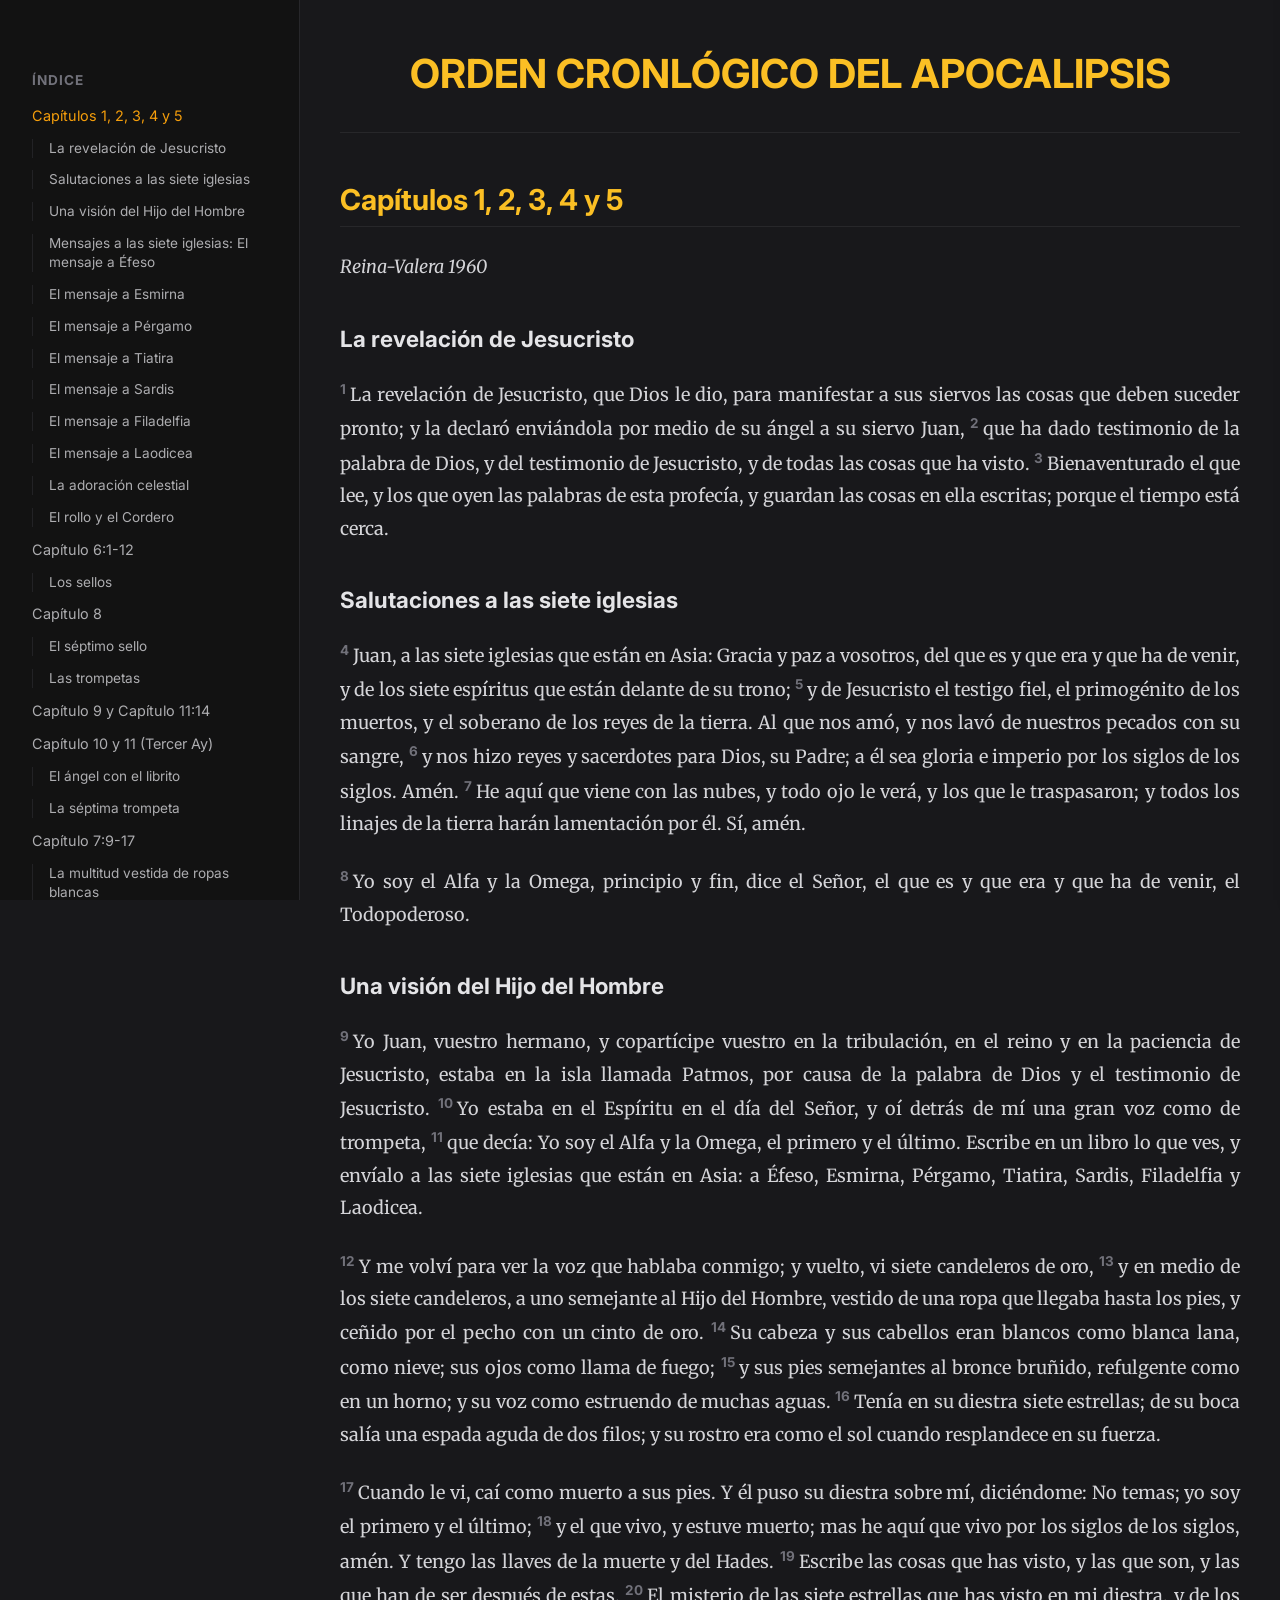
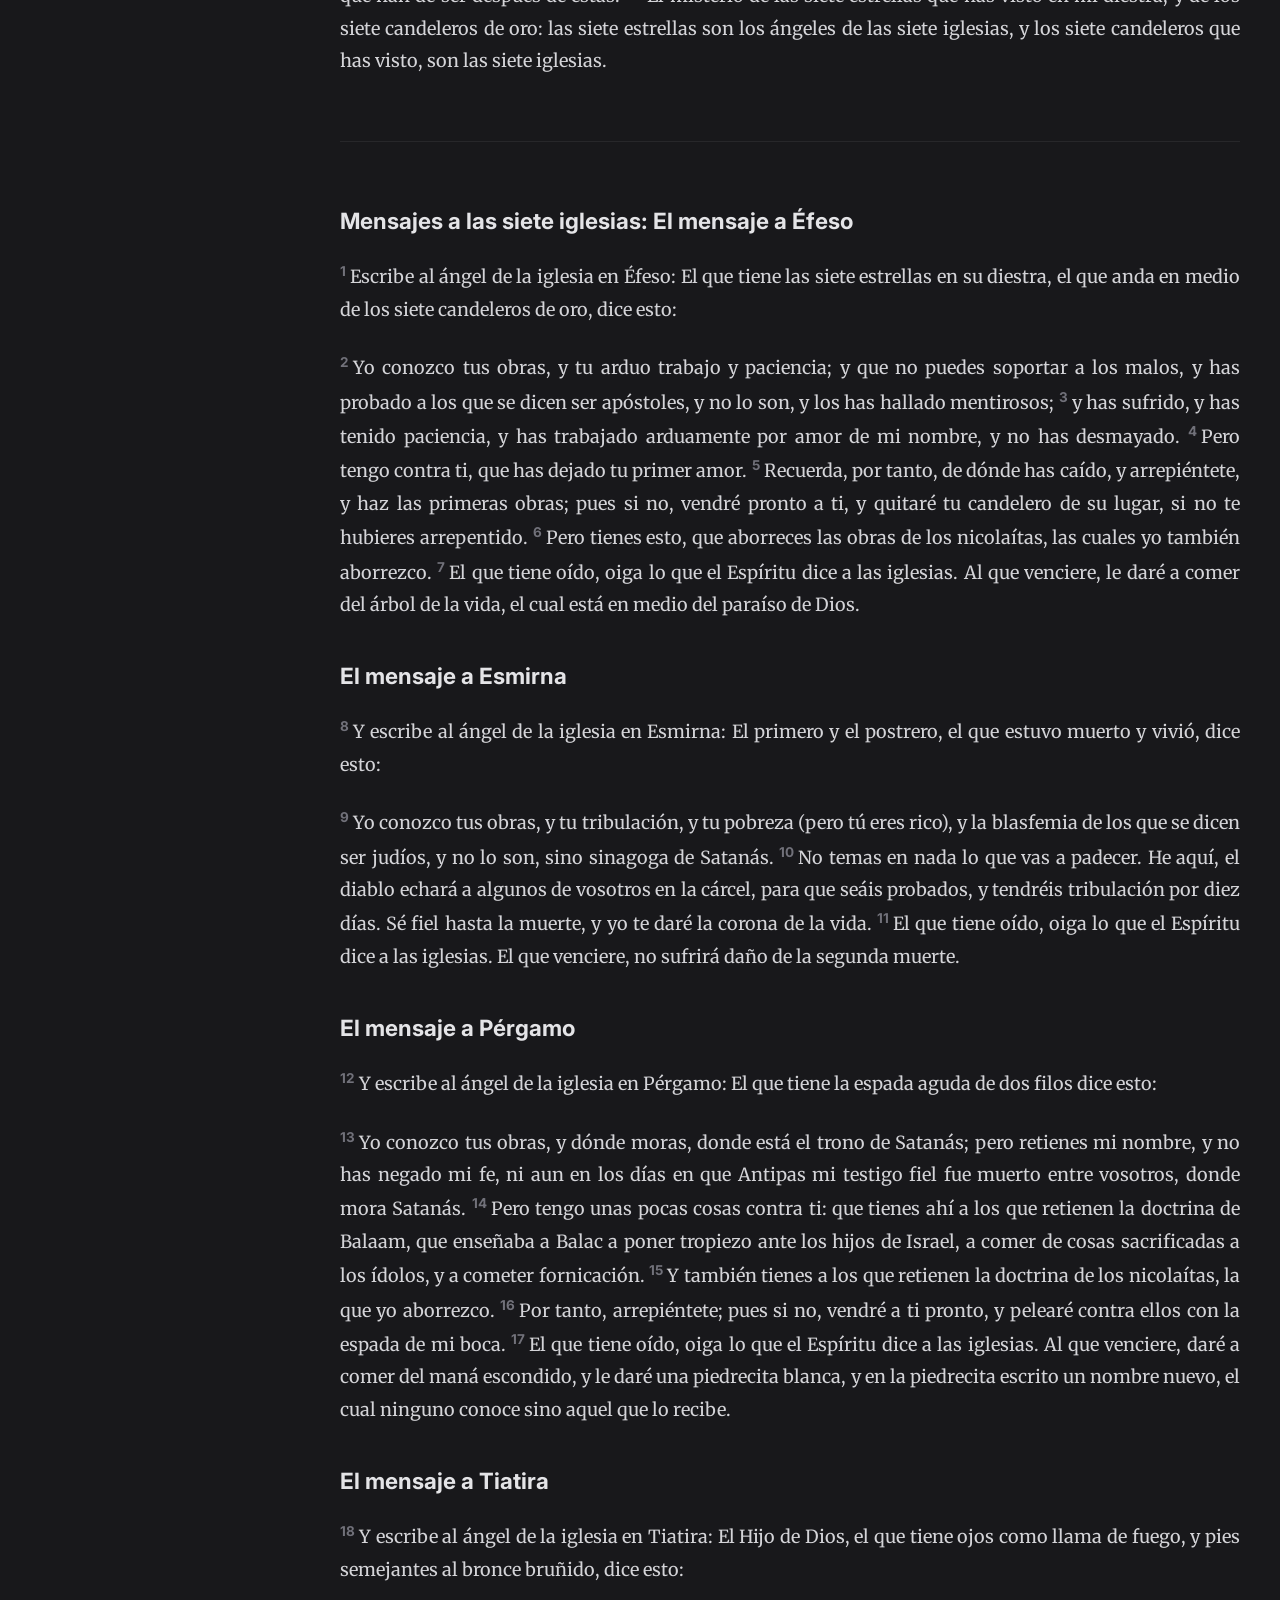
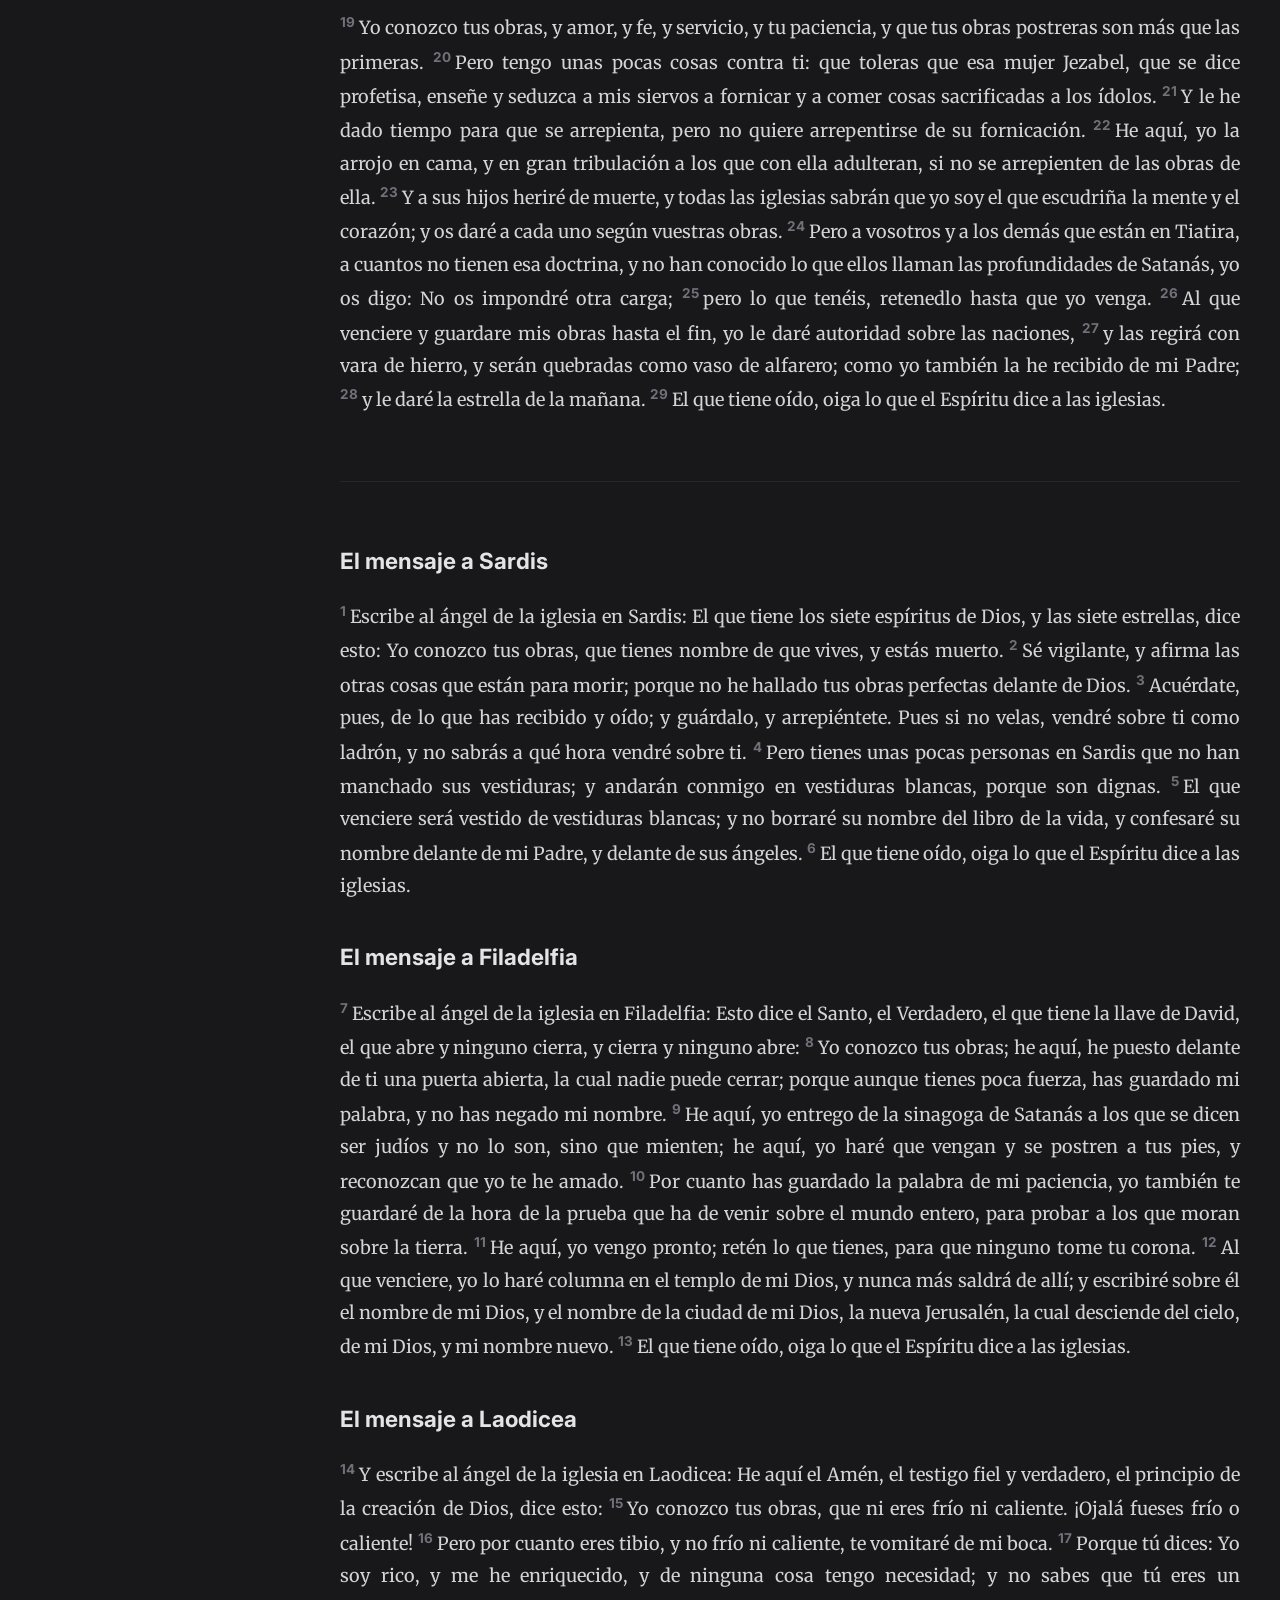
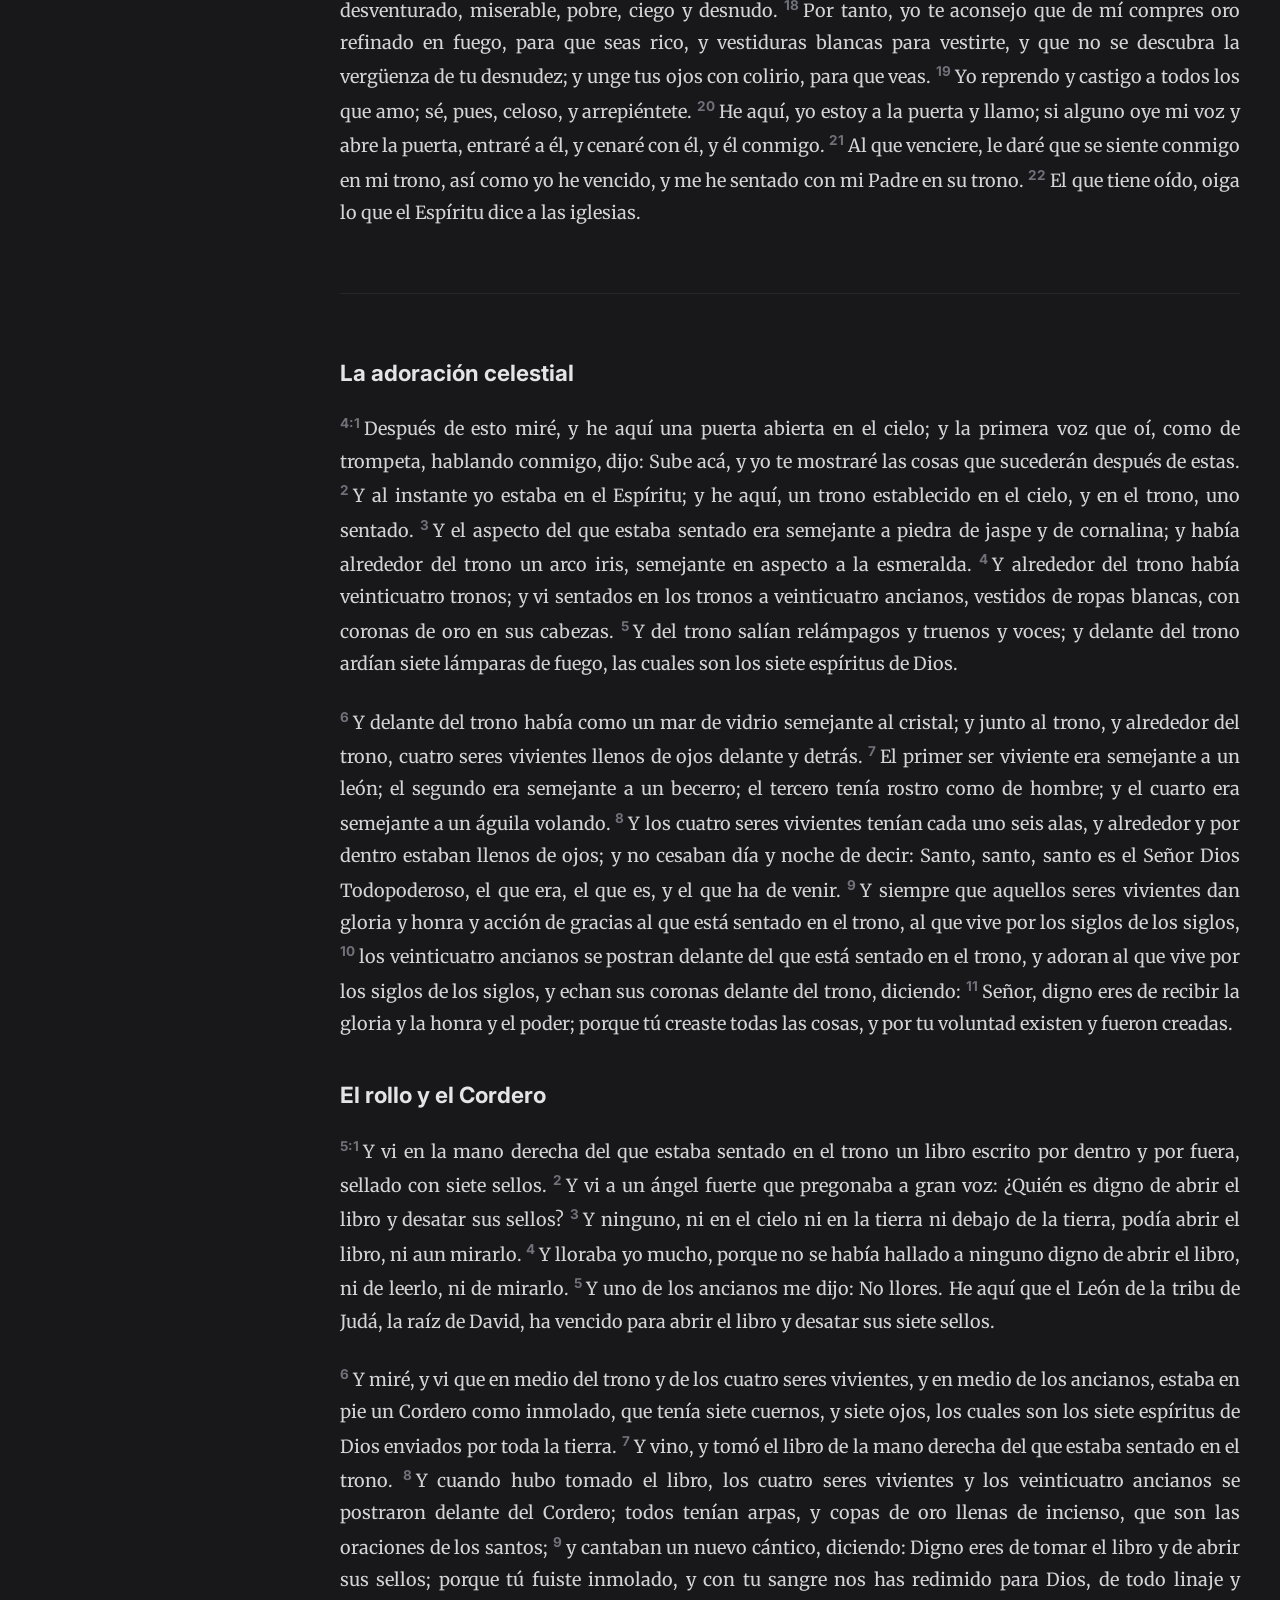
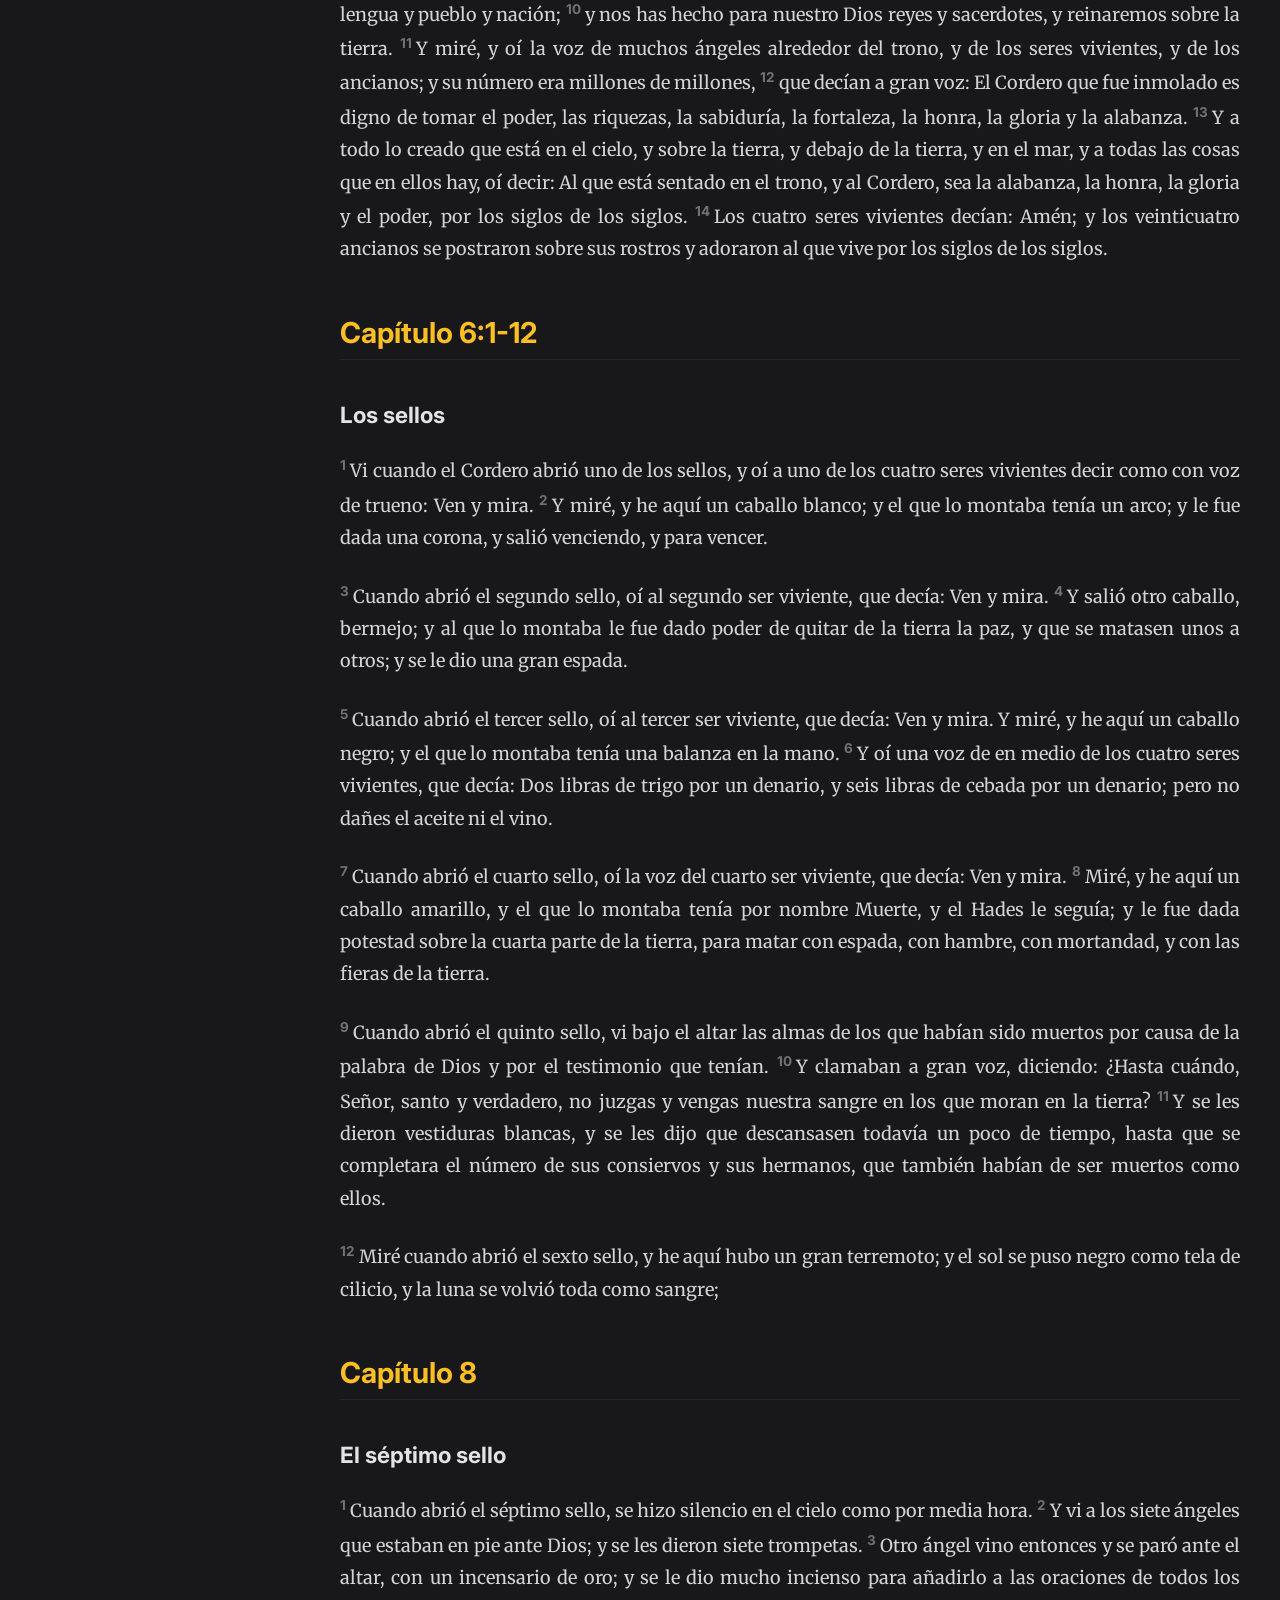
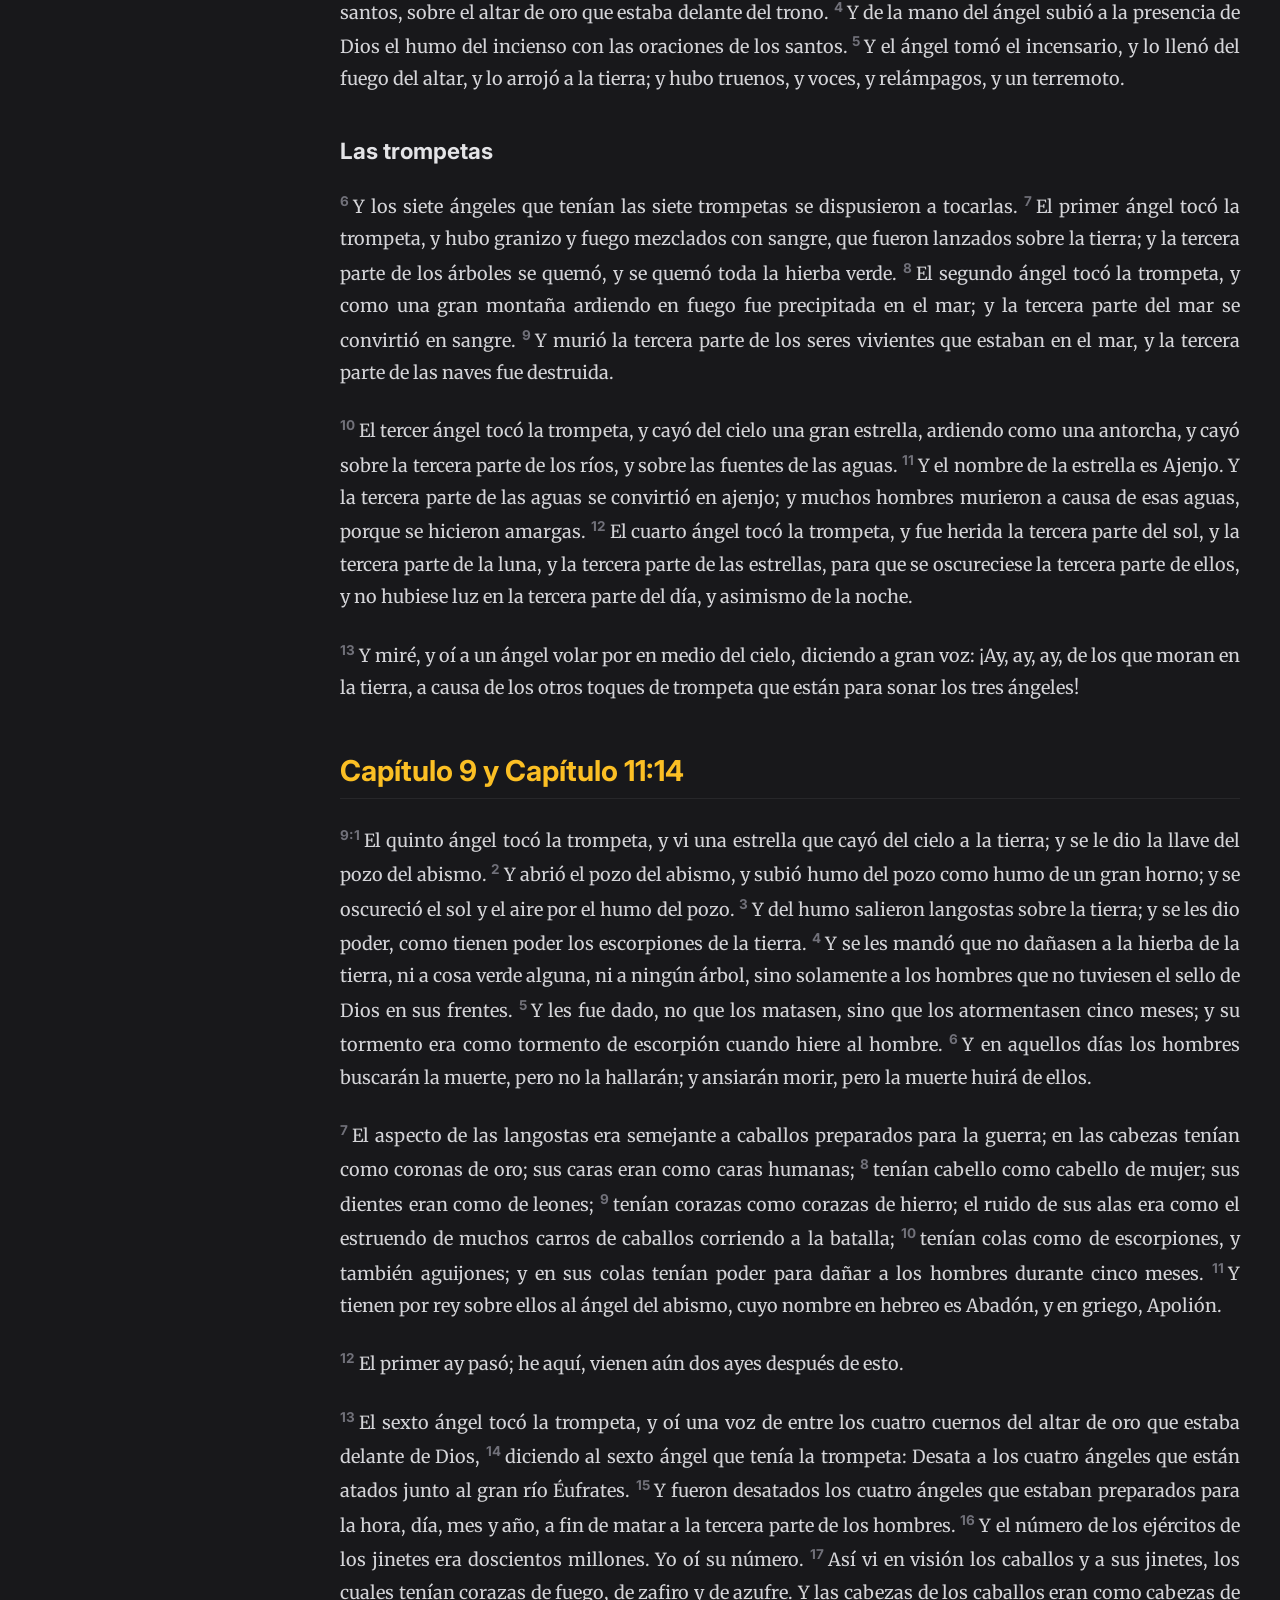
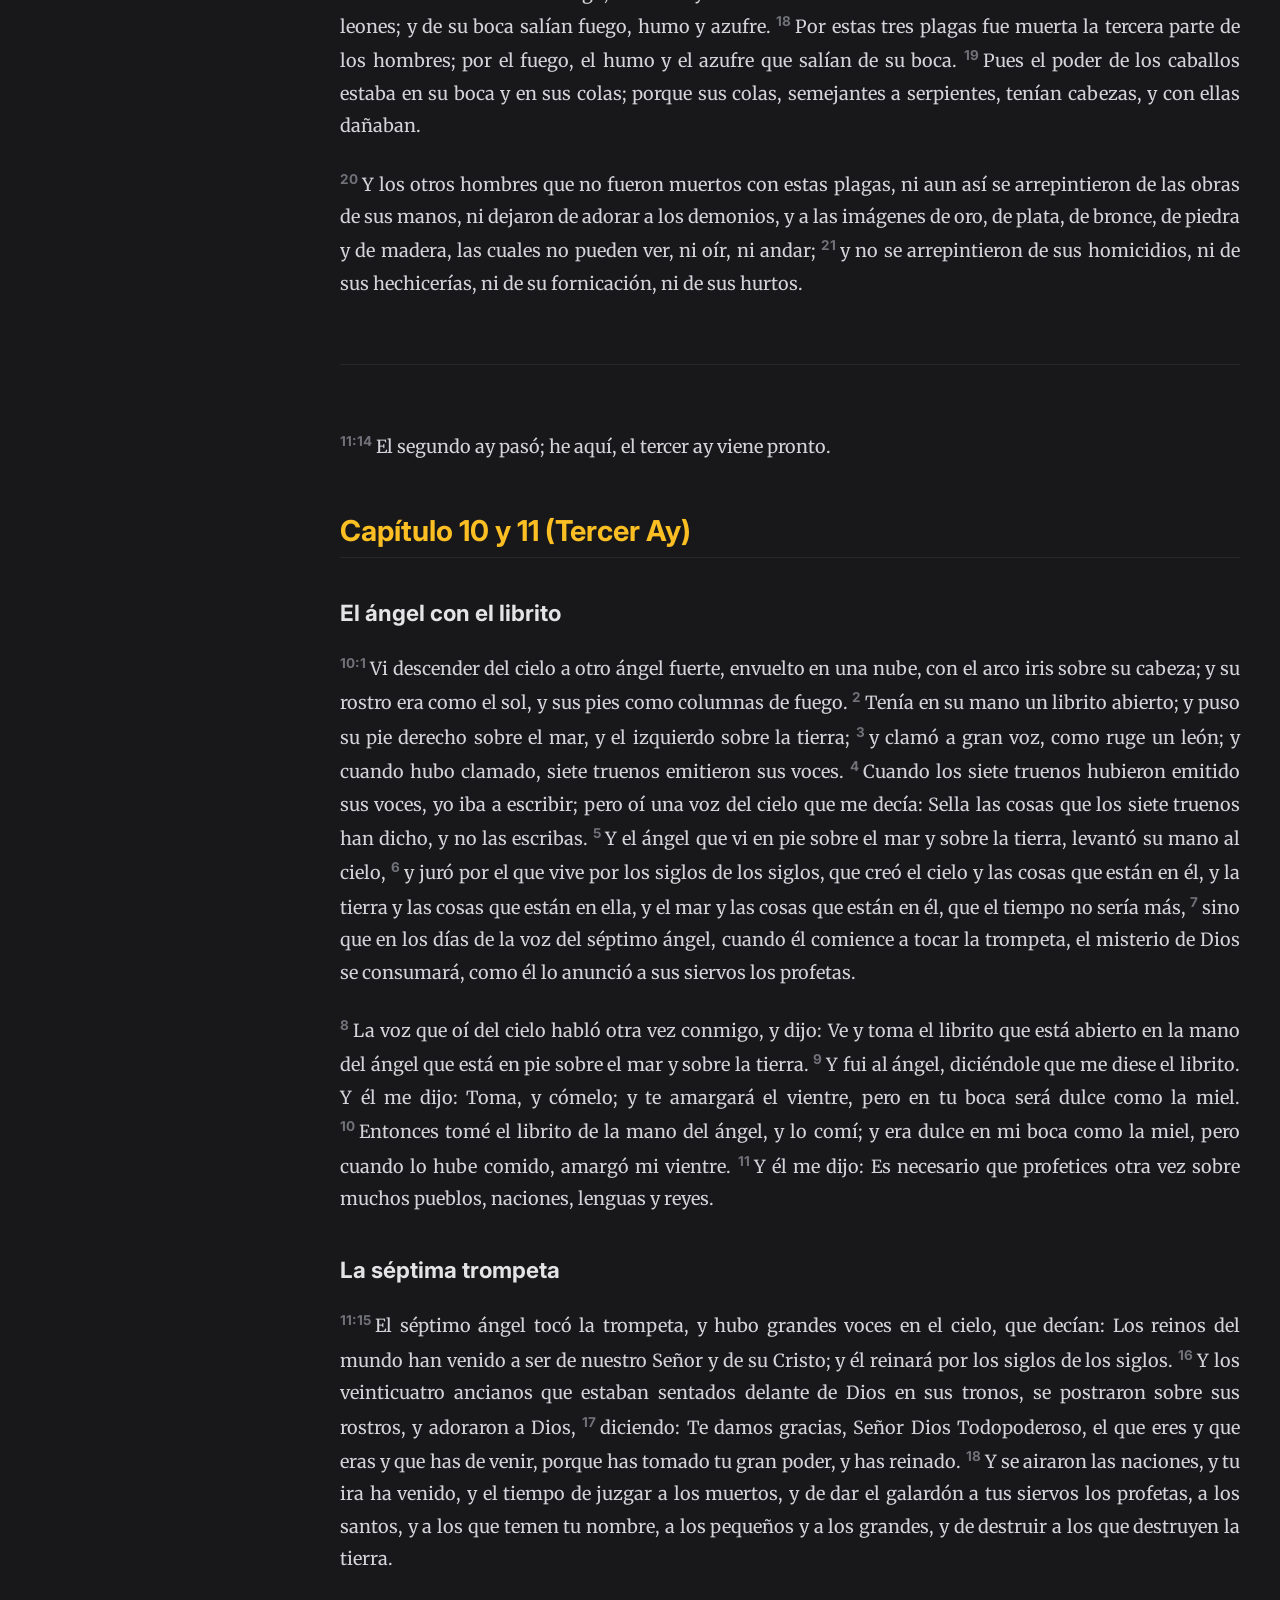
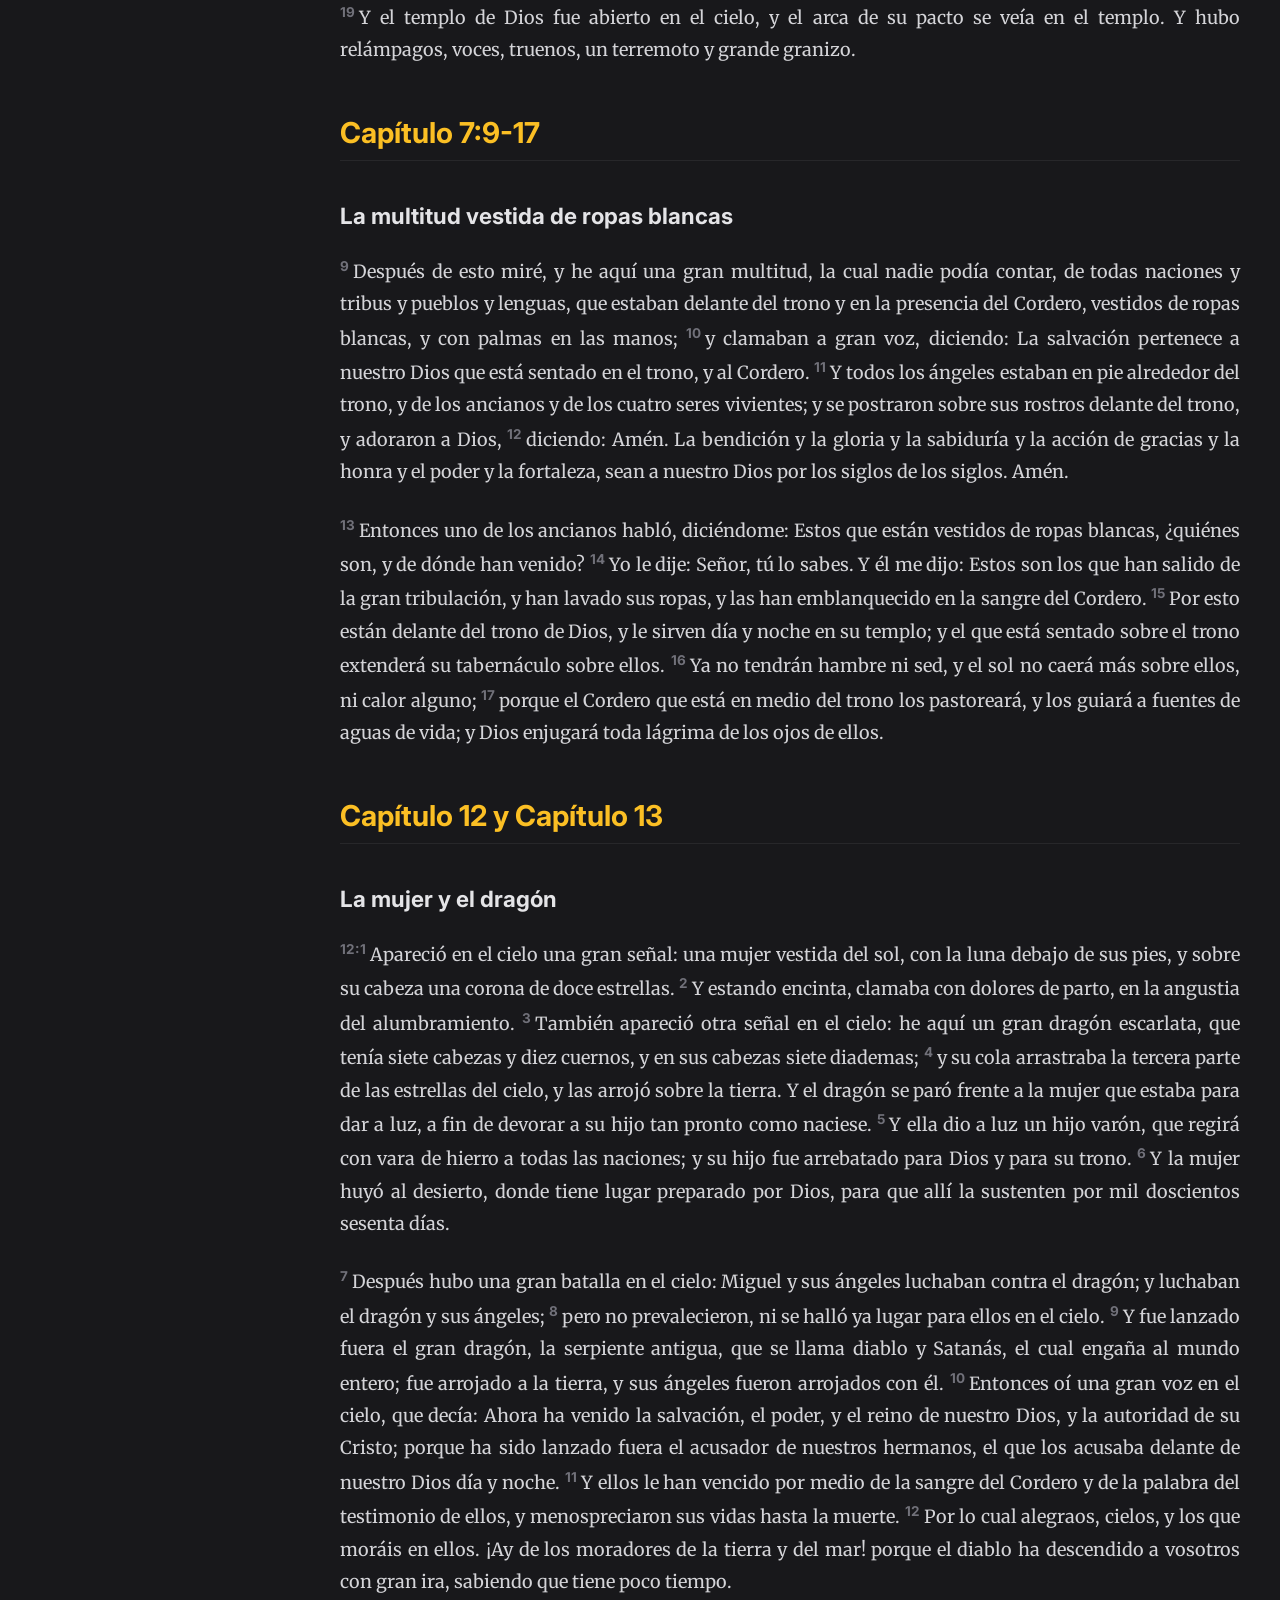
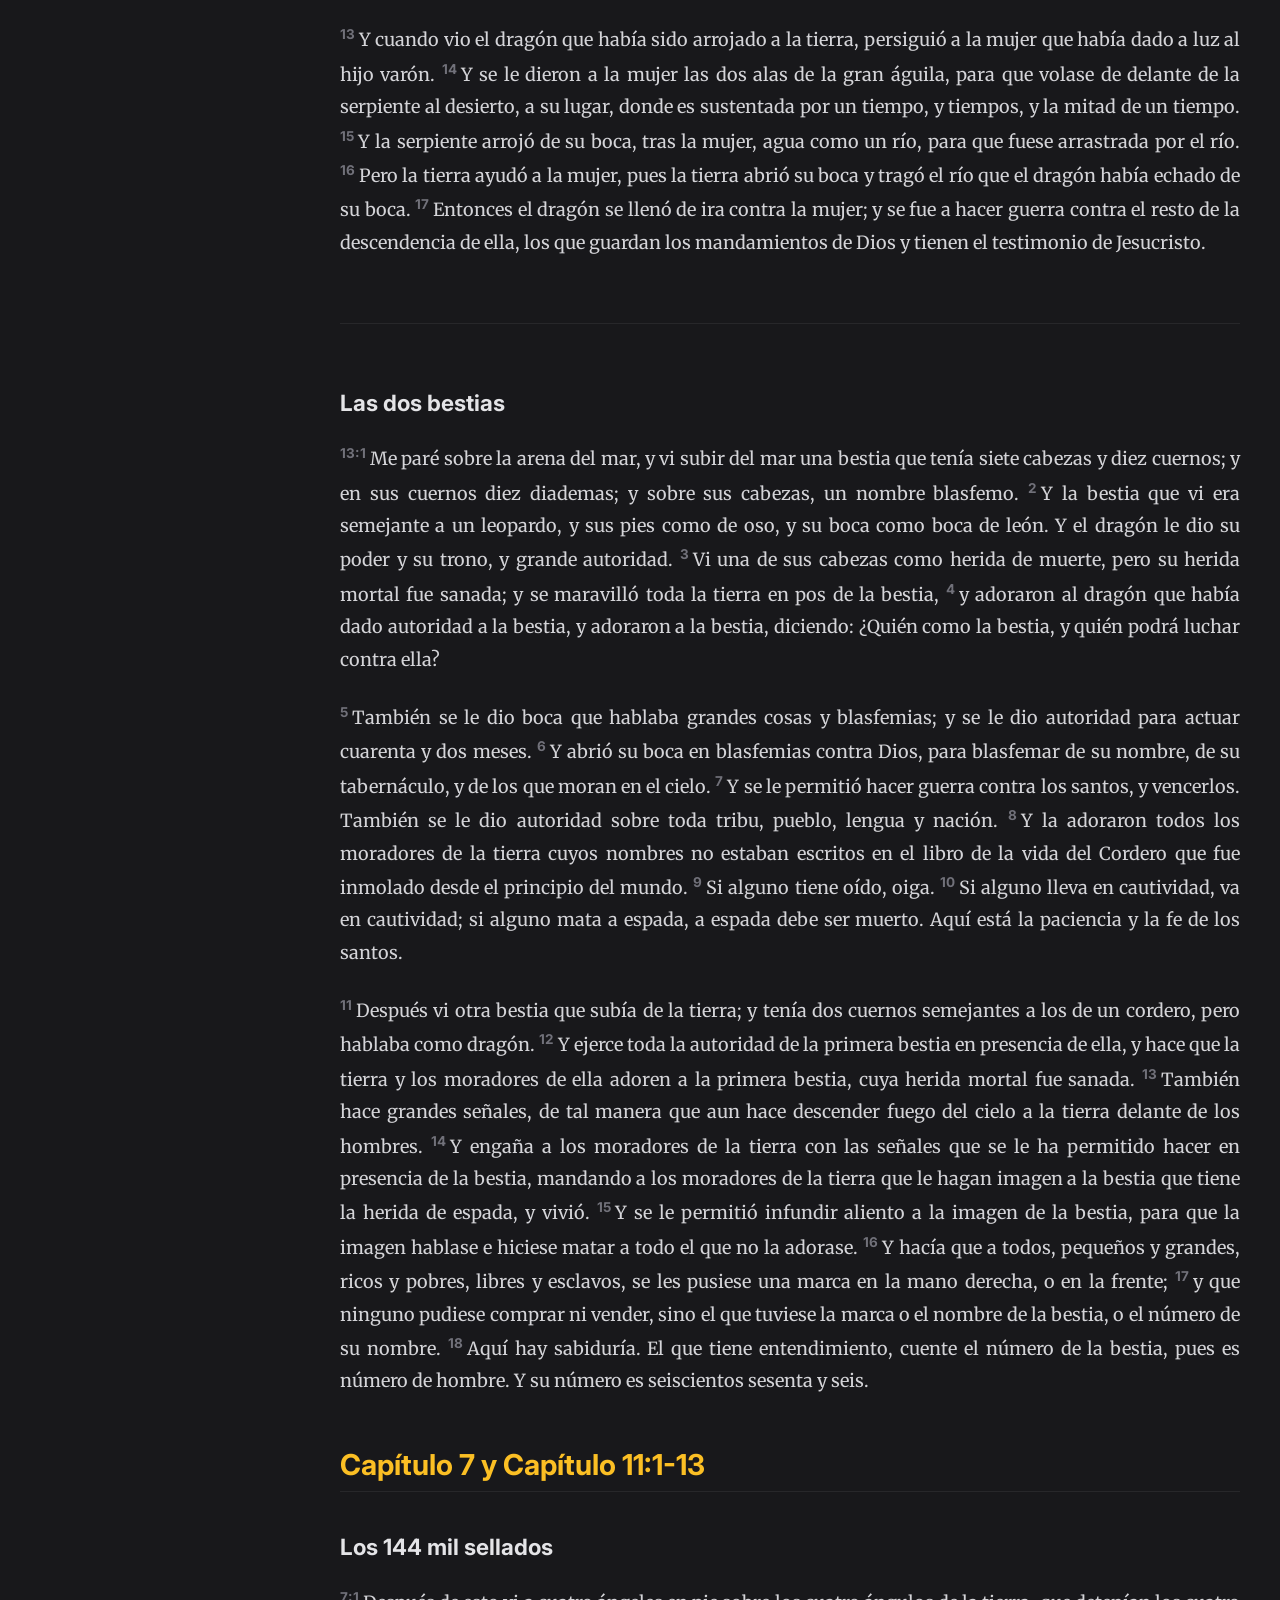
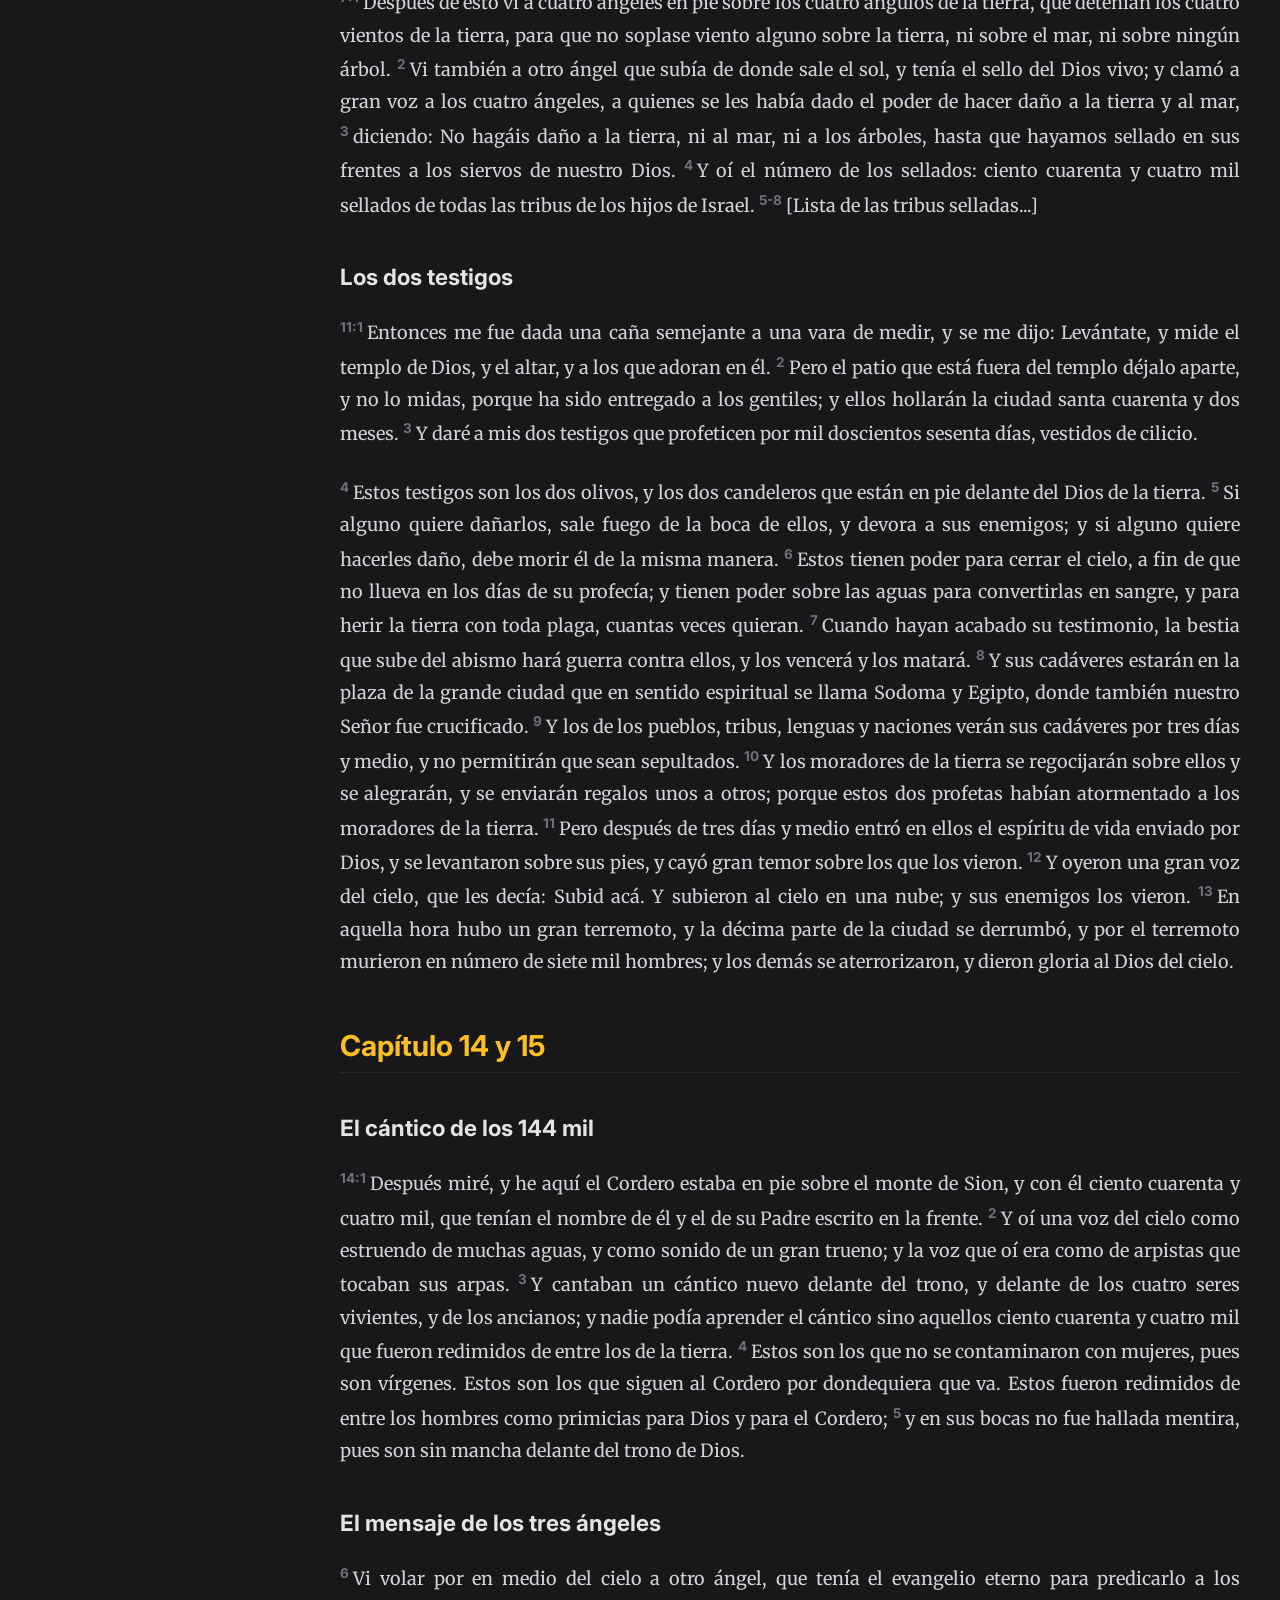
==== apocalipsis.html @ 1edd1026 "Add files via upload" ====
<!DOCTYPE html>
<html lang="es">
<head>
    <meta charset="UTF-8">
    <meta name="viewport" content="width=device-width, initial-scale=1.0">
    <meta name="description" content="Orden Cronológico del Apocalipsis - Lectura Bíblica">
    <title>Orden Cronológico del Apocalipsis</title>
    
    <!-- Fuentes de Google: Merriweather para lectura, Inter para interfaz -->
    <link rel="preconnect" href="https://fonts.googleapis.com">
    <link rel="preconnect" href="https://fonts.gstatic.com" crossorigin>
    <link href="https://fonts.googleapis.com/css2?family=Inter:wght@400;600&family=Merriweather:ital,wght@0,300;0,400;0,700;1,300&display=swap" rel="stylesheet">

    <style>
        :root {
            /* Paleta de colores Oscura (Dark Mode) optimizada para lectura */
            --bg-color: #18181b;       /* Zinc 900 - Fondo principal */
            --sidebar-bg: #121212;     /* Fondo sidebar */
            --text-main: #d4d4d8;      /* Zinc 300 - Texto principal (no blanco puro) */
            --text-heading: #fbbf24;   /* Amber 400 - Títulos (Dorado suave) */
            --text-muted: #71717a;     /* Zinc 500 - Metadatos/Versículos */
            --accent: #f59e0b;         /* Amber 500 - Acentos */
            --border: #27272a;         /* Bordes sutiles */
            
            /* Tipografía */
            --font-body: 'Merriweather', serif;
            --font-heading: 'Inter', sans-serif;
            --line-height: 1.8;        /* Espaciado generoso */
            --max-width: 75ch;         /* Ancho óptimo de lectura (aprox 75 caracteres) */
        }

        * {
            box-sizing: border-box;
            margin: 0;
            padding: 0;
        }

        html {
            scroll-behavior: smooth;
        }

        body {
            background-color: var(--bg-color);
            color: var(--text-main);
            font-family: var(--font-body);
            line-height: var(--line-height);
            font-size: 18px; /* Tamaño base grande para comodidad */
            -webkit-font-smoothing: antialiased;
        }

        /* Layout */
        .layout {
            display: flex;
            min-height: 100vh;
        }

        /* Sidebar de Navegación (Tabla de Contenidos) */
        .sidebar {
            width: 300px;
            background-color: var(--sidebar-bg);
            border-right: 1px solid var(--border);
            height: 100vh;
            position: sticky;
            top: 0;
            overflow-y: auto;
            padding: 2rem;
            display: none; /* Oculto en móvil por defecto */
            font-family: var(--font-heading);
        }

        @media (min-width: 1024px) {
            .sidebar {
                display: block;
            }
        }

        .sidebar h3 {
            color: var(--text-muted);
            font-size: 0.85rem;
            text-transform: uppercase;
            letter-spacing: 1px;
            margin-bottom: 1rem;
        }

        .toc-list {
            list-style: none;
        }

        .toc-list li {
            margin-bottom: 0.8rem;
        }

        .toc-link {
            color: var(--text-main);
            text-decoration: none;
            font-size: 0.9rem;
            transition: color 0.2s;
            display: block;
            line-height: 1.4;
            opacity: 0.8;
        }

        .toc-link:hover, .toc-link.active {
            color: var(--accent);
            opacity: 1;
        }

        .toc-sublink {
            padding-left: 1rem;
            font-size: 0.85rem;
            border-left: 1px solid var(--border);
            margin-top: 0.5rem;
        }

        /* Contenido Principal */
        .main-content {
            flex: 1;
            padding: 2rem 1.5rem;
            width: 100%;
        }

        .container {
            max-width: var(--max-width);
            margin: 0 auto;
            padding-bottom: 4rem;
        }

        /* Tipografía de Títulos */
        h1, h2, h3, h4 {
            font-family: var(--font-heading);
            color: var(--text-heading);
            margin-top: 3rem;
            margin-bottom: 1.5rem;
            line-height: 1.3;
        }

        h1 {
            font-size: 2.5rem;
            text-align: center;
            margin-top: 1rem;
            border-bottom: 1px solid var(--border);
            padding-bottom: 2rem;
        }

        h2 {
            font-size: 1.8rem;
            border-bottom: 1px solid var(--border);
            padding-bottom: 0.5rem;
        }

        h3 {
            font-size: 1.4rem;
            color: #e4e4e7; /* Un poco más claro que el texto normal */
            margin-top: 2.5rem;
        }

        /* Párrafos y Versículos */
        p {
            margin-bottom: 1.5rem;
            text-align: justify; /* Alineación justificada para aspecto de libro */
        }

        .verse-num {
            color: var(--text-muted);
            font-size: 0.75em;
            vertical-align: super;
            margin-right: 4px;
            font-family: var(--font-heading);
            font-weight: bold;
            user-select: none; /* No se selecciona al copiar texto */
        }

        /* Separadores */
        hr {
            border: 0;
            height: 1px;
            background: var(--border);
            margin: 4rem 0;
        }

        /* Botón Menú Móvil */
        .mobile-menu-btn {
            position: fixed;
            bottom: 20px;
            right: 20px;
            background: var(--accent);
            color: #000;
            width: 50px;
            height: 50px;
            border-radius: 50%;
            display: flex;
            align-items: center;
            justify-content: center;
            border: none;
            box-shadow: 0 4px 12px rgba(0,0,0,0.5);
            z-index: 1000;
            font-size: 1.5rem;
            cursor: pointer;
            display: block;
        }

        @media (min-width: 1024px) {
            .mobile-menu-btn {
                display: none;
            }
        }

        /* Overlay para menú móvil */
        .mobile-overlay {
            position: fixed;
            top: 0;
            left: 0;
            width: 100%;
            height: 100%;
            background: rgba(0,0,0,0.8);
            z-index: 998;
            display: none;
            opacity: 0;
            transition: opacity 0.3s;
        }

        .mobile-overlay.active {
            display: block;
            opacity: 1;
        }

        .mobile-sidebar {
            position: fixed;
            top: 0;
            right: -300px;
            width: 280px;
            height: 100%;
            background: var(--sidebar-bg);
            z-index: 999;
            transition: right 0.3s ease;
            overflow-y: auto;
            padding: 2rem;
            box-shadow: -5px 0 15px rgba(0,0,0,0.5);
        }

        .mobile-sidebar.active {
            right: 0;
        }

        /* Utilidades */
        u {
            text-decoration-color: var(--accent);
            text-decoration-thickness: 2px;
            text-underline-offset: 4px;
        }

    </style>
</head>
<body>

    <div class="layout">
        <!-- Sidebar Desktop -->
        <aside class="sidebar">
            <h3>Índice</h3>
            <nav id="toc-desktop" class="toc-list"></nav>
        </aside>

        <!-- Contenido Principal -->
        <main class="main-content">
            <div class="container">
                
                <h1>ORDEN CRONLÓGICO DEL APOCALIPSIS</h1>

                <section>
                    <h2>Capítulos 1, 2, 3, 4 y 5</h2>
                    
                    <p><em>Reina-Valera 1960</em></p>

                    <h3>La revelación de Jesucristo</h3>
                    <p>
                        <span class="verse-num">1</span>La revelación de Jesucristo, que Dios le dio, para manifestar a sus siervos las cosas que deben suceder pronto; y la declaró enviándola por medio de su ángel a su siervo Juan, 
                        <span class="verse-num">2</span>que ha dado testimonio de la palabra de Dios, y del testimonio de Jesucristo, y de todas las cosas que ha visto. 
                        <span class="verse-num">3</span>Bienaventurado el que lee, y los que oyen las palabras de esta profecía, y guardan las cosas en ella escritas; porque el tiempo está cerca.
                    </p>

                    <h3>Salutaciones a las siete iglesias</h3>
                    <p>
                        <span class="verse-num">4</span>Juan, a las siete iglesias que están en Asia: Gracia y paz a vosotros, del que es y que era y que ha de venir, y de los siete espíritus que están delante de su trono; 
                        <span class="verse-num">5</span>y de Jesucristo el testigo fiel, el primogénito de los muertos, y el soberano de los reyes de la tierra. Al que nos amó, y nos lavó de nuestros pecados con su sangre, 
                        <span class="verse-num">6</span>y nos hizo reyes y sacerdotes para Dios, su Padre; a él sea gloria e imperio por los siglos de los siglos. Amén. 
                        <span class="verse-num">7</span>He aquí que viene con las nubes, y todo ojo le verá, y los que le traspasaron; y todos los linajes de la tierra harán lamentación por él. Sí, amén.
                    </p>
                    <p>
                        <span class="verse-num">8</span>Yo soy el Alfa y la Omega, principio y fin, dice el Señor, el que es y que era y que ha de venir, el Todopoderoso.
                    </p>

                    <h3>Una visión del Hijo del Hombre</h3>
                    <p>
                        <span class="verse-num">9</span>Yo Juan, vuestro hermano, y copartícipe vuestro en la tribulación, en el reino y en la paciencia de Jesucristo, estaba en la isla llamada Patmos, por causa de la palabra de Dios y el testimonio de Jesucristo. 
                        <span class="verse-num">10</span>Yo estaba en el Espíritu en el día del Señor, y oí detrás de mí una gran voz como de trompeta, 
                        <span class="verse-num">11</span>que decía: Yo soy el Alfa y la Omega, el primero y el último. Escribe en un libro lo que ves, y envíalo a las siete iglesias que están en Asia: a Éfeso, Esmirna, Pérgamo, Tiatira, Sardis, Filadelfia y Laodicea.
                    </p>
                    <p>
                        <span class="verse-num">12</span>Y me volví para ver la voz que hablaba conmigo; y vuelto, vi siete candeleros de oro, 
                        <span class="verse-num">13</span>y en medio de los siete candeleros, a uno semejante al Hijo del Hombre, vestido de una ropa que llegaba hasta los pies, y ceñido por el pecho con un cinto de oro. 
                        <span class="verse-num">14</span>Su cabeza y sus cabellos eran blancos como blanca lana, como nieve; sus ojos como llama de fuego; 
                        <span class="verse-num">15</span>y sus pies semejantes al bronce bruñido, refulgente como en un horno; y su voz como estruendo de muchas aguas. 
                        <span class="verse-num">16</span>Tenía en su diestra siete estrellas; de su boca salía una espada aguda de dos filos; y su rostro era como el sol cuando resplandece en su fuerza.
                    </p>
                    <p>
                        <span class="verse-num">17</span>Cuando le vi, caí como muerto a sus pies. Y él puso su diestra sobre mí, diciéndome: No temas; yo soy el primero y el último; 
                        <span class="verse-num">18</span>y el que vivo, y estuve muerto; mas he aquí que vivo por los siglos de los siglos, amén. Y tengo las llaves de la muerte y del Hades. 
                        <span class="verse-num">19</span>Escribe las cosas que has visto, y las que son, y las que han de ser después de estas. 
                        <span class="verse-num">20</span>El misterio de las siete estrellas que has visto en mi diestra, y de los siete candeleros de oro: las siete estrellas son los ángeles de las siete iglesias, y los siete candeleros que has visto, son las siete iglesias.
                    </p>

                    <hr>

                    <h3>Mensajes a las siete iglesias: El mensaje a Éfeso</h3>
                    <p>
                        <span class="verse-num">1</span>Escribe al ángel de la iglesia en Éfeso: El que tiene las siete estrellas en su diestra, el que anda en medio de los siete candeleros de oro, dice esto:
                    </p>
                    <p>
                        <span class="verse-num">2</span>Yo conozco tus obras, y tu arduo trabajo y paciencia; y que no puedes soportar a los malos, y has probado a los que se dicen ser apóstoles, y no lo son, y los has hallado mentirosos; 
                        <span class="verse-num">3</span>y has sufrido, y has tenido paciencia, y has trabajado arduamente por amor de mi nombre, y no has desmayado. 
                        <span class="verse-num">4</span>Pero tengo contra ti, que has dejado tu primer amor. 
                        <span class="verse-num">5</span>Recuerda, por tanto, de dónde has caído, y arrepiéntete, y haz las primeras obras; pues si no, vendré pronto a ti, y quitaré tu candelero de su lugar, si no te hubieres arrepentido. 
                        <span class="verse-num">6</span>Pero tienes esto, que aborreces las obras de los nicolaítas, las cuales yo también aborrezco. 
                        <span class="verse-num">7</span>El que tiene oído, oiga lo que el Espíritu dice a las iglesias. Al que venciere, le daré a comer del árbol de la vida, el cual está en medio del paraíso de Dios.
                    </p>

                    <h3>El mensaje a Esmirna</h3>
                    <p>
                        <span class="verse-num">8</span>Y escribe al ángel de la iglesia en Esmirna: El primero y el postrero, el que estuvo muerto y vivió, dice esto:
                    </p>
                    <p>
                        <span class="verse-num">9</span>Yo conozco tus obras, y tu tribulación, y tu pobreza (pero tú eres rico), y la blasfemia de los que se dicen ser judíos, y no lo son, sino sinagoga de Satanás. 
                        <span class="verse-num">10</span>No temas en nada lo que vas a padecer. He aquí, el diablo echará a algunos de vosotros en la cárcel, para que seáis probados, y tendréis tribulación por diez días. Sé fiel hasta la muerte, y yo te daré la corona de la vida. 
                        <span class="verse-num">11</span>El que tiene oído, oiga lo que el Espíritu dice a las iglesias. El que venciere, no sufrirá daño de la segunda muerte.
                    </p>

                    <h3>El mensaje a Pérgamo</h3>
                    <p>
                        <span class="verse-num">12</span>Y escribe al ángel de la iglesia en Pérgamo: El que tiene la espada aguda de dos filos dice esto:
                    </p>
                    <p>
                        <span class="verse-num">13</span>Yo conozco tus obras, y dónde moras, donde está el trono de Satanás; pero retienes mi nombre, y no has negado mi fe, ni aun en los días en que Antipas mi testigo fiel fue muerto entre vosotros, donde mora Satanás. 
                        <span class="verse-num">14</span>Pero tengo unas pocas cosas contra ti: que tienes ahí a los que retienen la doctrina de Balaam, que enseñaba a Balac a poner tropiezo ante los hijos de Israel, a comer de cosas sacrificadas a los ídolos, y a cometer fornicación. 
                        <span class="verse-num">15</span>Y también tienes a los que retienen la doctrina de los nicolaítas, la que yo aborrezco. 
                        <span class="verse-num">16</span>Por tanto, arrepiéntete; pues si no, vendré a ti pronto, y pelearé contra ellos con la espada de mi boca. 
                        <span class="verse-num">17</span>El que tiene oído, oiga lo que el Espíritu dice a las iglesias. Al que venciere, daré a comer del maná escondido, y le daré una piedrecita blanca, y en la piedrecita escrito un nombre nuevo, el cual ninguno conoce sino aquel que lo recibe.
                    </p>

                    <h3>El mensaje a Tiatira</h3>
                    <p>
                        <span class="verse-num">18</span>Y escribe al ángel de la iglesia en Tiatira: El Hijo de Dios, el que tiene ojos como llama de fuego, y pies semejantes al bronce bruñido, dice esto:
                    </p>
                    <p>
                        <span class="verse-num">19</span>Yo conozco tus obras, y amor, y fe, y servicio, y tu paciencia, y que tus obras postreras son más que las primeras. 
                        <span class="verse-num">20</span>Pero tengo unas pocas cosas contra ti: que toleras que esa mujer Jezabel, que se dice profetisa, enseñe y seduzca a mis siervos a fornicar y a comer cosas sacrificadas a los ídolos. 
                        <span class="verse-num">21</span>Y le he dado tiempo para que se arrepienta, pero no quiere arrepentirse de su fornicación. 
                        <span class="verse-num">22</span>He aquí, yo la arrojo en cama, y en gran tribulación a los que con ella adulteran, si no se arrepienten de las obras de ella. 
                        <span class="verse-num">23</span>Y a sus hijos heriré de muerte, y todas las iglesias sabrán que yo soy el que escudriña la mente y el corazón; y os daré a cada uno según vuestras obras. 
                        <span class="verse-num">24</span>Pero a vosotros y a los demás que están en Tiatira, a cuantos no tienen esa doctrina, y no han conocido lo que ellos llaman las profundidades de Satanás, yo os digo: No os impondré otra carga; 
                        <span class="verse-num">25</span>pero lo que tenéis, retenedlo hasta que yo venga. 
                        <span class="verse-num">26</span>Al que venciere y guardare mis obras hasta el fin, yo le daré autoridad sobre las naciones, 
                        <span class="verse-num">27</span>y las regirá con vara de hierro, y serán quebradas como vaso de alfarero; como yo también la he recibido de mi Padre; 
                        <span class="verse-num">28</span>y le daré la estrella de la mañana. 
                        <span class="verse-num">29</span>El que tiene oído, oiga lo que el Espíritu dice a las iglesias.
                    </p>

                    <hr>

                    <h3>El mensaje a Sardis</h3>
                    <p>
                        <span class="verse-num">1</span>Escribe al ángel de la iglesia en Sardis: El que tiene los siete espíritus de Dios, y las siete estrellas, dice esto:
                        Yo conozco tus obras, que tienes nombre de que vives, y estás muerto. <span class="verse-num">2</span>Sé vigilante, y afirma las otras cosas que están para morir; porque no he hallado tus obras perfectas delante de Dios. <span class="verse-num">3</span>Acuérdate, pues, de lo que has recibido y oído; y guárdalo, y arrepiéntete. Pues si no velas, vendré sobre ti como ladrón, y no sabrás a qué hora vendré sobre ti. <span class="verse-num">4</span>Pero tienes unas pocas personas en Sardis que no han manchado sus vestiduras; y andarán conmigo en vestiduras blancas, porque son dignas. <span class="verse-num">5</span>El que venciere será vestido de vestiduras blancas; y no borraré su nombre del libro de la vida, y confesaré su nombre delante de mi Padre, y delante de sus ángeles. <span class="verse-num">6</span>El que tiene oído, oiga lo que el Espíritu dice a las iglesias.
                    </p>

                    <h3>El mensaje a Filadelfia</h3>
                    <p>
                        <span class="verse-num">7</span>Escribe al ángel de la iglesia en Filadelfia: Esto dice el Santo, el Verdadero, el que tiene la llave de David, el que abre y ninguno cierra, y cierra y ninguno abre:
                        <span class="verse-num">8</span>Yo conozco tus obras; he aquí, he puesto delante de ti una puerta abierta, la cual nadie puede cerrar; porque aunque tienes poca fuerza, has guardado mi palabra, y no has negado mi nombre. <span class="verse-num">9</span>He aquí, yo entrego de la sinagoga de Satanás a los que se dicen ser judíos y no lo son, sino que mienten; he aquí, yo haré que vengan y se postren a tus pies, y reconozcan que yo te he amado. <span class="verse-num">10</span>Por cuanto has guardado la palabra de mi paciencia, yo también te guardaré de la hora de la prueba que ha de venir sobre el mundo entero, para probar a los que moran sobre la tierra. <span class="verse-num">11</span>He aquí, yo vengo pronto; retén lo que tienes, para que ninguno tome tu corona. <span class="verse-num">12</span>Al que venciere, yo lo haré columna en el templo de mi Dios, y nunca más saldrá de allí; y escribiré sobre él el nombre de mi Dios, y el nombre de la ciudad de mi Dios, la nueva Jerusalén, la cual desciende del cielo, de mi Dios, y mi nombre nuevo. <span class="verse-num">13</span>El que tiene oído, oiga lo que el Espíritu dice a las iglesias.
                    </p>

                    <h3>El mensaje a Laodicea</h3>
                    <p>
                        <span class="verse-num">14</span>Y escribe al ángel de la iglesia en Laodicea: He aquí el Amén, el testigo fiel y verdadero, el principio de la creación de Dios, dice esto:
                        <span class="verse-num">15</span>Yo conozco tus obras, que ni eres frío ni caliente. ¡Ojalá fueses frío o caliente! <span class="verse-num">16</span>Pero por cuanto eres tibio, y no frío ni caliente, te vomitaré de mi boca. <span class="verse-num">17</span>Porque tú dices: Yo soy rico, y me he enriquecido, y de ninguna cosa tengo necesidad; y no sabes que tú eres un desventurado, miserable, pobre, ciego y desnudo. <span class="verse-num">18</span>Por tanto, yo te aconsejo que de mí compres oro refinado en fuego, para que seas rico, y vestiduras blancas para vestirte, y que no se descubra la vergüenza de tu desnudez; y unge tus ojos con colirio, para que veas. <span class="verse-num">19</span>Yo reprendo y castigo a todos los que amo; sé, pues, celoso, y arrepiéntete. <span class="verse-num">20</span>He aquí, yo estoy a la puerta y llamo; si alguno oye mi voz y abre la puerta, entraré a él, y cenaré con él, y él conmigo. <span class="verse-num">21</span>Al que venciere, le daré que se siente conmigo en mi trono, así como yo he vencido, y me he sentado con mi Padre en su trono. <span class="verse-num">22</span>El que tiene oído, oiga lo que el Espíritu dice a las iglesias.
                    </p>
                    
                    <hr>
                    
                    <h3>La adoración celestial</h3>
                    <p>
                        <span class="verse-num">4:1</span>Después de esto miré, y he aquí una puerta abierta en el cielo; y la primera voz que oí, como de trompeta, hablando conmigo, dijo: Sube acá, y yo te mostraré las cosas que sucederán después de estas. <span class="verse-num">2</span>Y al instante yo estaba en el Espíritu; y he aquí, un trono establecido en el cielo, y en el trono, uno sentado. <span class="verse-num">3</span>Y el aspecto del que estaba sentado era semejante a piedra de jaspe y de cornalina; y había alrededor del trono un arco iris, semejante en aspecto a la esmeralda. <span class="verse-num">4</span>Y alrededor del trono había veinticuatro tronos; y vi sentados en los tronos a veinticuatro ancianos, vestidos de ropas blancas, con coronas de oro en sus cabezas. <span class="verse-num">5</span>Y del trono salían relámpagos y truenos y voces; y delante del trono ardían siete lámparas de fuego, las cuales son los siete espíritus de Dios.
                    </p>
                    <p>
                        <span class="verse-num">6</span>Y delante del trono había como un mar de vidrio semejante al cristal; y junto al trono, y alrededor del trono, cuatro seres vivientes llenos de ojos delante y detrás. <span class="verse-num">7</span>El primer ser viviente era semejante a un león; el segundo era semejante a un becerro; el tercero tenía rostro como de hombre; y el cuarto era semejante a un águila volando. <span class="verse-num">8</span>Y los cuatro seres vivientes tenían cada uno seis alas, y alrededor y por dentro estaban llenos de ojos; y no cesaban día y noche de decir: Santo, santo, santo es el Señor Dios Todopoderoso, el que era, el que es, y el que ha de venir. <span class="verse-num">9</span>Y siempre que aquellos seres vivientes dan gloria y honra y acción de gracias al que está sentado en el trono, al que vive por los siglos de los siglos, <span class="verse-num">10</span>los veinticuatro ancianos se postran delante del que está sentado en el trono, y adoran al que vive por los siglos de los siglos, y echan sus coronas delante del trono, diciendo: <span class="verse-num">11</span>Señor, digno eres de recibir la gloria y la honra y el poder; porque tú creaste todas las cosas, y por tu voluntad existen y fueron creadas.
                    </p>

                    <h3>El rollo y el Cordero</h3>
                    <p>
                        <span class="verse-num">5:1</span>Y vi en la mano derecha del que estaba sentado en el trono un libro escrito por dentro y por fuera, sellado con siete sellos. <span class="verse-num">2</span>Y vi a un ángel fuerte que pregonaba a gran voz: ¿Quién es digno de abrir el libro y desatar sus sellos? <span class="verse-num">3</span>Y ninguno, ni en el cielo ni en la tierra ni debajo de la tierra, podía abrir el libro, ni aun mirarlo. <span class="verse-num">4</span>Y lloraba yo mucho, porque no se había hallado a ninguno digno de abrir el libro, ni de leerlo, ni de mirarlo. <span class="verse-num">5</span>Y uno de los ancianos me dijo: No llores. He aquí que el León de la tribu de Judá, la raíz de David, ha vencido para abrir el libro y desatar sus siete sellos.
                    </p>
                    <p>
                        <span class="verse-num">6</span>Y miré, y vi que en medio del trono y de los cuatro seres vivientes, y en medio de los ancianos, estaba en pie un Cordero como inmolado, que tenía siete cuernos, y siete ojos, los cuales son los siete espíritus de Dios enviados por toda la tierra. <span class="verse-num">7</span>Y vino, y tomó el libro de la mano derecha del que estaba sentado en el trono. <span class="verse-num">8</span>Y cuando hubo tomado el libro, los cuatro seres vivientes y los veinticuatro ancianos se postraron delante del Cordero; todos tenían arpas, y copas de oro llenas de incienso, que son las oraciones de los santos; <span class="verse-num">9</span>y cantaban un nuevo cántico, diciendo: Digno eres de tomar el libro y de abrir sus sellos; porque tú fuiste inmolado, y con tu sangre nos has redimido para Dios, de todo linaje y lengua y pueblo y nación; <span class="verse-num">10</span>y nos has hecho para nuestro Dios reyes y sacerdotes, y reinaremos sobre la tierra. <span class="verse-num">11</span>Y miré, y oí la voz de muchos ángeles alrededor del trono, y de los seres vivientes, y de los ancianos; y su número era millones de millones, <span class="verse-num">12</span>que decían a gran voz: El Cordero que fue inmolado es digno de tomar el poder, las riquezas, la sabiduría, la fortaleza, la honra, la gloria y la alabanza. <span class="verse-num">13</span>Y a todo lo creado que está en el cielo, y sobre la tierra, y debajo de la tierra, y en el mar, y a todas las cosas que en ellos hay, oí decir: Al que está sentado en el trono, y al Cordero, sea la alabanza, la honra, la gloria y el poder, por los siglos de los siglos. <span class="verse-num">14</span>Los cuatro seres vivientes decían: Amén; y los veinticuatro ancianos se postraron sobre sus rostros y adoraron al que vive por los siglos de los siglos.
                    </p>
                </section>

                <section>
                    <h2>Capítulo 6:1-12</h2>
                    <h3>Los sellos</h3>
                    <p>
                        <span class="verse-num">1</span>Vi cuando el Cordero abrió uno de los sellos, y oí a uno de los cuatro seres vivientes decir como con voz de trueno: Ven y mira. <span class="verse-num">2</span>Y miré, y he aquí un caballo blanco; y el que lo montaba tenía un arco; y le fue dada una corona, y salió venciendo, y para vencer.
                    </p>
                    <p>
                        <span class="verse-num">3</span>Cuando abrió el segundo sello, oí al segundo ser viviente, que decía: Ven y mira. <span class="verse-num">4</span>Y salió otro caballo, bermejo; y al que lo montaba le fue dado poder de quitar de la tierra la paz, y que se matasen unos a otros; y se le dio una gran espada.
                    </p>
                    <p>
                        <span class="verse-num">5</span>Cuando abrió el tercer sello, oí al tercer ser viviente, que decía: Ven y mira. Y miré, y he aquí un caballo negro; y el que lo montaba tenía una balanza en la mano. <span class="verse-num">6</span>Y oí una voz de en medio de los cuatro seres vivientes, que decía: Dos libras de trigo por un denario, y seis libras de cebada por un denario; pero no dañes el aceite ni el vino.
                    </p>
                    <p>
                        <span class="verse-num">7</span>Cuando abrió el cuarto sello, oí la voz del cuarto ser viviente, que decía: Ven y mira. <span class="verse-num">8</span>Miré, y he aquí un caballo amarillo, y el que lo montaba tenía por nombre Muerte, y el Hades le seguía; y le fue dada potestad sobre la cuarta parte de la tierra, para matar con espada, con hambre, con mortandad, y con las fieras de la tierra.
                    </p>
                    <p>
                        <span class="verse-num">9</span>Cuando abrió el quinto sello, vi bajo el altar las almas de los que habían sido muertos por causa de la palabra de Dios y por el testimonio que tenían. <span class="verse-num">10</span>Y clamaban a gran voz, diciendo: ¿Hasta cuándo, Señor, santo y verdadero, no juzgas y vengas nuestra sangre en los que moran en la tierra? <span class="verse-num">11</span>Y se les dieron vestiduras blancas, y se les dijo que descansasen todavía un poco de tiempo, hasta que se completara el número de sus consiervos y sus hermanos, que también habían de ser muertos como ellos.
                    </p>
                    <p>
                        <span class="verse-num">12</span>Miré cuando abrió el sexto sello, y he aquí hubo un gran terremoto; y el sol se puso negro como tela de cilicio, y la luna se volvió toda como sangre;
                    </p>
                </section>

                <section>
                    <h2>Capítulo 8</h2>
                    <h3>El séptimo sello</h3>
                    <p>
                        <span class="verse-num">1</span>Cuando abrió el séptimo sello, se hizo silencio en el cielo como por media hora. <span class="verse-num">2</span>Y vi a los siete ángeles que estaban en pie ante Dios; y se les dieron siete trompetas. <span class="verse-num">3</span>Otro ángel vino entonces y se paró ante el altar, con un incensario de oro; y se le dio mucho incienso para añadirlo a las oraciones de todos los santos, sobre el altar de oro que estaba delante del trono. <span class="verse-num">4</span>Y de la mano del ángel subió a la presencia de Dios el humo del incienso con las oraciones de los santos. <span class="verse-num">5</span>Y el ángel tomó el incensario, y lo llenó del fuego del altar, y lo arrojó a la tierra; y hubo truenos, y voces, y relámpagos, y un terremoto.
                    </p>
                    <h3>Las trompetas</h3>
                    <p>
                        <span class="verse-num">6</span>Y los siete ángeles que tenían las siete trompetas se dispusieron a tocarlas.
                        <span class="verse-num">7</span>El primer ángel tocó la trompeta, y hubo granizo y fuego mezclados con sangre, que fueron lanzados sobre la tierra; y la tercera parte de los árboles se quemó, y se quemó toda la hierba verde.
                        <span class="verse-num">8</span>El segundo ángel tocó la trompeta, y como una gran montaña ardiendo en fuego fue precipitada en el mar; y la tercera parte del mar se convirtió en sangre. <span class="verse-num">9</span>Y murió la tercera parte de los seres vivientes que estaban en el mar, y la tercera parte de las naves fue destruida.
                    </p>
                    <p>
                        <span class="verse-num">10</span>El tercer ángel tocó la trompeta, y cayó del cielo una gran estrella, ardiendo como una antorcha, y cayó sobre la tercera parte de los ríos, y sobre las fuentes de las aguas. <span class="verse-num">11</span>Y el nombre de la estrella es Ajenjo. Y la tercera parte de las aguas se convirtió en ajenjo; y muchos hombres murieron a causa de esas aguas, porque se hicieron amargas.
                        <span class="verse-num">12</span>El cuarto ángel tocó la trompeta, y fue herida la tercera parte del sol, y la tercera parte de la luna, y la tercera parte de las estrellas, para que se oscureciese la tercera parte de ellos, y no hubiese luz en la tercera parte del día, y asimismo de la noche.
                    </p>
                    <p>
                        <span class="verse-num">13</span>Y miré, y oí a un ángel volar por en medio del cielo, diciendo a gran voz: ¡Ay, ay, ay, de los que moran en la tierra, a causa de los otros toques de trompeta que están para sonar los tres ángeles!
                    </p>
                </section>

                <section>
                    <h2>Capítulo 9 y Capítulo 11:14</h2>
                    <p>
                        <span class="verse-num">9:1</span>El quinto ángel tocó la trompeta, y vi una estrella que cayó del cielo a la tierra; y se le dio la llave del pozo del abismo. <span class="verse-num">2</span>Y abrió el pozo del abismo, y subió humo del pozo como humo de un gran horno; y se oscureció el sol y el aire por el humo del pozo. <span class="verse-num">3</span>Y del humo salieron langostas sobre la tierra; y se les dio poder, como tienen poder los escorpiones de la tierra. <span class="verse-num">4</span>Y se les mandó que no dañasen a la hierba de la tierra, ni a cosa verde alguna, ni a ningún árbol, sino solamente a los hombres que no tuviesen el sello de Dios en sus frentes. <span class="verse-num">5</span>Y les fue dado, no que los matasen, sino que los atormentasen cinco meses; y su tormento era como tormento de escorpión cuando hiere al hombre. <span class="verse-num">6</span>Y en aquellos días los hombres buscarán la muerte, pero no la hallarán; y ansiarán morir, pero la muerte huirá de ellos.
                    </p>
                    <p>
                        <span class="verse-num">7</span>El aspecto de las langostas era semejante a caballos preparados para la guerra; en las cabezas tenían como coronas de oro; sus caras eran como caras humanas; <span class="verse-num">8</span>tenían cabello como cabello de mujer; sus dientes eran como de leones; <span class="verse-num">9</span>tenían corazas como corazas de hierro; el ruido de sus alas era como el estruendo de muchos carros de caballos corriendo a la batalla; <span class="verse-num">10</span>tenían colas como de escorpiones, y también aguijones; y en sus colas tenían poder para dañar a los hombres durante cinco meses. <span class="verse-num">11</span>Y tienen por rey sobre ellos al ángel del abismo, cuyo nombre en hebreo es Abadón, y en griego, Apolión.
                    </p>
                    <p><span class="verse-num">12</span>El primer ay pasó; he aquí, vienen aún dos ayes después de esto.</p>
                    <p>
                        <span class="verse-num">13</span>El sexto ángel tocó la trompeta, y oí una voz de entre los cuatro cuernos del altar de oro que estaba delante de Dios, <span class="verse-num">14</span>diciendo al sexto ángel que tenía la trompeta: Desata a los cuatro ángeles que están atados junto al gran río Éufrates. <span class="verse-num">15</span>Y fueron desatados los cuatro ángeles que estaban preparados para la hora, día, mes y año, a fin de matar a la tercera parte de los hombres. <span class="verse-num">16</span>Y el número de los ejércitos de los jinetes era doscientos millones. Yo oí su número. <span class="verse-num">17</span>Así vi en visión los caballos y a sus jinetes, los cuales tenían corazas de fuego, de zafiro y de azufre. Y las cabezas de los caballos eran como cabezas de leones; y de su boca salían fuego, humo y azufre. <span class="verse-num">18</span>Por estas tres plagas fue muerta la tercera parte de los hombres; por el fuego, el humo y el azufre que salían de su boca. <span class="verse-num">19</span>Pues el poder de los caballos estaba en su boca y en sus colas; porque sus colas, semejantes a serpientes, tenían cabezas, y con ellas dañaban.
                    </p>
                    <p>
                        <span class="verse-num">20</span>Y los otros hombres que no fueron muertos con estas plagas, ni aun así se arrepintieron de las obras de sus manos, ni dejaron de adorar a los demonios, y a las imágenes de oro, de plata, de bronce, de piedra y de madera, las cuales no pueden ver, ni oír, ni andar; <span class="verse-num">21</span>y no se arrepintieron de sus homicidios, ni de sus hechicerías, ni de su fornicación, ni de sus hurtos.
                    </p>
                    <hr>
                    <p><span class="verse-num">11:14</span>El segundo ay pasó; he aquí, el tercer ay viene pronto.</p>
                </section>

                <section>
                    <h2>Capítulo 10 y 11 (Tercer Ay)</h2>
                    <h3>El ángel con el librito</h3>
                    <p>
                        <span class="verse-num">10:1</span>Vi descender del cielo a otro ángel fuerte, envuelto en una nube, con el arco iris sobre su cabeza; y su rostro era como el sol, y sus pies como columnas de fuego. <span class="verse-num">2</span>Tenía en su mano un librito abierto; y puso su pie derecho sobre el mar, y el izquierdo sobre la tierra; <span class="verse-num">3</span>y clamó a gran voz, como ruge un león; y cuando hubo clamado, siete truenos emitieron sus voces. <span class="verse-num">4</span>Cuando los siete truenos hubieron emitido sus voces, yo iba a escribir; pero oí una voz del cielo que me decía: Sella las cosas que los siete truenos han dicho, y no las escribas. <span class="verse-num">5</span>Y el ángel que vi en pie sobre el mar y sobre la tierra, levantó su mano al cielo, <span class="verse-num">6</span>y juró por el que vive por los siglos de los siglos, que creó el cielo y las cosas que están en él, y la tierra y las cosas que están en ella, y el mar y las cosas que están en él, que el tiempo no sería más, <span class="verse-num">7</span>sino que en los días de la voz del séptimo ángel, cuando él comience a tocar la trompeta, el misterio de Dios se consumará, como él lo anunció a sus siervos los profetas.
                    </p>
                    <p>
                        <span class="verse-num">8</span>La voz que oí del cielo habló otra vez conmigo, y dijo: Ve y toma el librito que está abierto en la mano del ángel que está en pie sobre el mar y sobre la tierra. <span class="verse-num">9</span>Y fui al ángel, diciéndole que me diese el librito. Y él me dijo: Toma, y cómelo; y te amargará el vientre, pero en tu boca será dulce como la miel. <span class="verse-num">10</span>Entonces tomé el librito de la mano del ángel, y lo comí; y era dulce en mi boca como la miel, pero cuando lo hube comido, amargó mi vientre. <span class="verse-num">11</span>Y él me dijo: Es necesario que profetices otra vez sobre muchos pueblos, naciones, lenguas y reyes.
                    </p>
                    <h3>La séptima trompeta</h3>
                    <p>
                        <span class="verse-num">11:15</span>El séptimo ángel tocó la trompeta, y hubo grandes voces en el cielo, que decían: Los reinos del mundo han venido a ser de nuestro Señor y de su Cristo; y él reinará por los siglos de los siglos. <span class="verse-num">16</span>Y los veinticuatro ancianos que estaban sentados delante de Dios en sus tronos, se postraron sobre sus rostros, y adoraron a Dios, <span class="verse-num">17</span>diciendo: Te damos gracias, Señor Dios Todopoderoso, el que eres y que eras y que has de venir, porque has tomado tu gran poder, y has reinado. <span class="verse-num">18</span>Y se airaron las naciones, y tu ira ha venido, y el tiempo de juzgar a los muertos, y de dar el galardón a tus siervos los profetas, a los santos, y a los que temen tu nombre, a los pequeños y a los grandes, y de destruir a los que destruyen la tierra.
                    </p>
                    <p>
                        <span class="verse-num">19</span>Y el templo de Dios fue abierto en el cielo, y el arca de su pacto se veía en el templo. Y hubo relámpagos, voces, truenos, un terremoto y grande granizo.
                    </p>
                </section>

                <section>
                    <h2>Capítulo 7:9-17</h2>
                    <h3>La multitud vestida de ropas blancas</h3>
                    <p>
                        <span class="verse-num">9</span>Después de esto miré, y he aquí una gran multitud, la cual nadie podía contar, de todas naciones y tribus y pueblos y lenguas, que estaban delante del trono y en la presencia del Cordero, vestidos de ropas blancas, y con palmas en las manos; <span class="verse-num">10</span>y clamaban a gran voz, diciendo: La salvación pertenece a nuestro Dios que está sentado en el trono, y al Cordero. <span class="verse-num">11</span>Y todos los ángeles estaban en pie alrededor del trono, y de los ancianos y de los cuatro seres vivientes; y se postraron sobre sus rostros delante del trono, y adoraron a Dios, <span class="verse-num">12</span>diciendo: Amén. La bendición y la gloria y la sabiduría y la acción de gracias y la honra y el poder y la fortaleza, sean a nuestro Dios por los siglos de los siglos. Amén.
                    </p>
                    <p>
                        <span class="verse-num">13</span>Entonces uno de los ancianos habló, diciéndome: Estos que están vestidos de ropas blancas, ¿quiénes son, y de dónde han venido? <span class="verse-num">14</span>Yo le dije: Señor, tú lo sabes. Y él me dijo: Estos son los que han salido de la gran tribulación, y han lavado sus ropas, y las han emblanquecido en la sangre del Cordero. <span class="verse-num">15</span>Por esto están delante del trono de Dios, y le sirven día y noche en su templo; y el que está sentado sobre el trono extenderá su tabernáculo sobre ellos. <span class="verse-num">16</span>Ya no tendrán hambre ni sed, y el sol no caerá más sobre ellos, ni calor alguno; <span class="verse-num">17</span>porque el Cordero que está en medio del trono los pastoreará, y los guiará a fuentes de aguas de vida; y Dios enjugará toda lágrima de los ojos de ellos.
                    </p>
                </section>

                <section>
                    <h2>Capítulo 12 y Capítulo 13</h2>
                    <h3>La mujer y el dragón</h3>
                    <p>
                        <span class="verse-num">12:1</span>Apareció en el cielo una gran señal: una mujer vestida del sol, con la luna debajo de sus pies, y sobre su cabeza una corona de doce estrellas. <span class="verse-num">2</span>Y estando encinta, clamaba con dolores de parto, en la angustia del alumbramiento. <span class="verse-num">3</span>También apareció otra señal en el cielo: he aquí un gran dragón escarlata, que tenía siete cabezas y diez cuernos, y en sus cabezas siete diademas; <span class="verse-num">4</span>y su cola arrastraba la tercera parte de las estrellas del cielo, y las arrojó sobre la tierra. Y el dragón se paró frente a la mujer que estaba para dar a luz, a fin de devorar a su hijo tan pronto como naciese. <span class="verse-num">5</span>Y ella dio a luz un hijo varón, que regirá con vara de hierro a todas las naciones; y su hijo fue arrebatado para Dios y para su trono. <span class="verse-num">6</span>Y la mujer huyó al desierto, donde tiene lugar preparado por Dios, para que allí la sustenten por mil doscientos sesenta días.
                    </p>
                    <p>
                        <span class="verse-num">7</span>Después hubo una gran batalla en el cielo: Miguel y sus ángeles luchaban contra el dragón; y luchaban el dragón y sus ángeles; <span class="verse-num">8</span>pero no prevalecieron, ni se halló ya lugar para ellos en el cielo. <span class="verse-num">9</span>Y fue lanzado fuera el gran dragón, la serpiente antigua, que se llama diablo y Satanás, el cual engaña al mundo entero; fue arrojado a la tierra, y sus ángeles fueron arrojados con él. <span class="verse-num">10</span>Entonces oí una gran voz en el cielo, que decía: Ahora ha venido la salvación, el poder, y el reino de nuestro Dios, y la autoridad de su Cristo; porque ha sido lanzado fuera el acusador de nuestros hermanos, el que los acusaba delante de nuestro Dios día y noche. <span class="verse-num">11</span>Y ellos le han vencido por medio de la sangre del Cordero y de la palabra del testimonio de ellos, y menospreciaron sus vidas hasta la muerte. <span class="verse-num">12</span>Por lo cual alegraos, cielos, y los que moráis en ellos. ¡Ay de los moradores de la tierra y del mar! porque el diablo ha descendido a vosotros con gran ira, sabiendo que tiene poco tiempo.
                    </p>
                    <p>
                        <span class="verse-num">13</span>Y cuando vio el dragón que había sido arrojado a la tierra, persiguió a la mujer que había dado a luz al hijo varón. <span class="verse-num">14</span>Y se le dieron a la mujer las dos alas de la gran águila, para que volase de delante de la serpiente al desierto, a su lugar, donde es sustentada por un tiempo, y tiempos, y la mitad de un tiempo. <span class="verse-num">15</span>Y la serpiente arrojó de su boca, tras la mujer, agua como un río, para que fuese arrastrada por el río. <span class="verse-num">16</span>Pero la tierra ayudó a la mujer, pues la tierra abrió su boca y tragó el río que el dragón había echado de su boca. <span class="verse-num">17</span>Entonces el dragón se llenó de ira contra la mujer; y se fue a hacer guerra contra el resto de la descendencia de ella, los que guardan los mandamientos de Dios y tienen el testimonio de Jesucristo.
                    </p>
                    <hr>
                    <h3>Las dos bestias</h3>
                    <p>
                        <span class="verse-num">13:1</span>Me paré sobre la arena del mar, y vi subir del mar una bestia que tenía siete cabezas y diez cuernos; y en sus cuernos diez diademas; y sobre sus cabezas, un nombre blasfemo. <span class="verse-num">2</span>Y la bestia que vi era semejante a un leopardo, y sus pies como de oso, y su boca como boca de león. Y el dragón le dio su poder y su trono, y grande autoridad. <span class="verse-num">3</span>Vi una de sus cabezas como herida de muerte, pero su herida mortal fue sanada; y se maravilló toda la tierra en pos de la bestia, <span class="verse-num">4</span>y adoraron al dragón que había dado autoridad a la bestia, y adoraron a la bestia, diciendo: ¿Quién como la bestia, y quién podrá luchar contra ella?
                    </p>
                    <p>
                        <span class="verse-num">5</span>También se le dio boca que hablaba grandes cosas y blasfemias; y se le dio autoridad para actuar cuarenta y dos meses. <span class="verse-num">6</span>Y abrió su boca en blasfemias contra Dios, para blasfemar de su nombre, de su tabernáculo, y de los que moran en el cielo. <span class="verse-num">7</span>Y se le permitió hacer guerra contra los santos, y vencerlos. También se le dio autoridad sobre toda tribu, pueblo, lengua y nación. <span class="verse-num">8</span>Y la adoraron todos los moradores de la tierra cuyos nombres no estaban escritos en el libro de la vida del Cordero que fue inmolado desde el principio del mundo. <span class="verse-num">9</span>Si alguno tiene oído, oiga. <span class="verse-num">10</span>Si alguno lleva en cautividad, va en cautividad; si alguno mata a espada, a espada debe ser muerto. Aquí está la paciencia y la fe de los santos.
                    </p>
                    <p>
                        <span class="verse-num">11</span>Después vi otra bestia que subía de la tierra; y tenía dos cuernos semejantes a los de un cordero, pero hablaba como dragón. <span class="verse-num">12</span>Y ejerce toda la autoridad de la primera bestia en presencia de ella, y hace que la tierra y los moradores de ella adoren a la primera bestia, cuya herida mortal fue sanada. <span class="verse-num">13</span>También hace grandes señales, de tal manera que aun hace descender fuego del cielo a la tierra delante de los hombres. <span class="verse-num">14</span>Y engaña a los moradores de la tierra con las señales que se le ha permitido hacer en presencia de la bestia, mandando a los moradores de la tierra que le hagan imagen a la bestia que tiene la herida de espada, y vivió. <span class="verse-num">15</span>Y se le permitió infundir aliento a la imagen de la bestia, para que la imagen hablase e hiciese matar a todo el que no la adorase. <span class="verse-num">16</span>Y hacía que a todos, pequeños y grandes, ricos y pobres, libres y esclavos, se les pusiese una marca en la mano derecha, o en la frente; <span class="verse-num">17</span>y que ninguno pudiese comprar ni vender, sino el que tuviese la marca o el nombre de la bestia, o el número de su nombre. <span class="verse-num">18</span>Aquí hay sabiduría. El que tiene entendimiento, cuente el número de la bestia, pues es número de hombre. Y su número es seiscientos sesenta y seis.
                    </p>
                </section>

                <section>
                    <h2>Capítulo 7 y Capítulo 11:1-13</h2>
                    <h3>Los 144 mil sellados</h3>
                    <p>
                        <span class="verse-num">7:1</span>Después de esto vi a cuatro ángeles en pie sobre los cuatro ángulos de la tierra, que detenían los cuatro vientos de la tierra, para que no soplase viento alguno sobre la tierra, ni sobre el mar, ni sobre ningún árbol. <span class="verse-num">2</span>Vi también a otro ángel que subía de donde sale el sol, y tenía el sello del Dios vivo; y clamó a gran voz a los cuatro ángeles, a quienes se les había dado el poder de hacer daño a la tierra y al mar, <span class="verse-num">3</span>diciendo: No hagáis daño a la tierra, ni al mar, ni a los árboles, hasta que hayamos sellado en sus frentes a los siervos de nuestro Dios. <span class="verse-num">4</span>Y oí el número de los sellados: ciento cuarenta y cuatro mil sellados de todas las tribus de los hijos de Israel. <span class="verse-num">5-8</span>[Lista de las tribus selladas...]
                    </p>
                    <h3>Los dos testigos</h3>
                    <p>
                        <span class="verse-num">11:1</span>Entonces me fue dada una caña semejante a una vara de medir, y se me dijo: Levántate, y mide el templo de Dios, y el altar, y a los que adoran en él. <span class="verse-num">2</span>Pero el patio que está fuera del templo déjalo aparte, y no lo midas, porque ha sido entregado a los gentiles; y ellos hollarán la ciudad santa cuarenta y dos meses. <span class="verse-num">3</span>Y daré a mis dos testigos que profeticen por mil doscientos sesenta días, vestidos de cilicio.
                    </p>
                    <p>
                        <span class="verse-num">4</span>Estos testigos son los dos olivos, y los dos candeleros que están en pie delante del Dios de la tierra. <span class="verse-num">5</span>Si alguno quiere dañarlos, sale fuego de la boca de ellos, y devora a sus enemigos; y si alguno quiere hacerles daño, debe morir él de la misma manera. <span class="verse-num">6</span>Estos tienen poder para cerrar el cielo, a fin de que no llueva en los días de su profecía; y tienen poder sobre las aguas para convertirlas en sangre, y para herir la tierra con toda plaga, cuantas veces quieran. <span class="verse-num">7</span>Cuando hayan acabado su testimonio, la bestia que sube del abismo hará guerra contra ellos, y los vencerá y los matará. <span class="verse-num">8</span>Y sus cadáveres estarán en la plaza de la grande ciudad que en sentido espiritual se llama Sodoma y Egipto, donde también nuestro Señor fue crucificado. <span class="verse-num">9</span>Y los de los pueblos, tribus, lenguas y naciones verán sus cadáveres por tres días y medio, y no permitirán que sean sepultados. <span class="verse-num">10</span>Y los moradores de la tierra se regocijarán sobre ellos y se alegrarán, y se enviarán regalos unos a otros; porque estos dos profetas habían atormentado a los moradores de la tierra. <span class="verse-num">11</span>Pero después de tres días y medio entró en ellos el espíritu de vida enviado por Dios, y se levantaron sobre sus pies, y cayó gran temor sobre los que los vieron. <span class="verse-num">12</span>Y oyeron una gran voz del cielo, que les decía: Subid acá. Y subieron al cielo en una nube; y sus enemigos los vieron. <span class="verse-num">13</span>En aquella hora hubo un gran terremoto, y la décima parte de la ciudad se derrumbó, y por el terremoto murieron en número de siete mil hombres; y los demás se aterrorizaron, y dieron gloria al Dios del cielo.
                    </p>
                </section>

                <section>
                    <h2>Capítulo 14 y 15</h2>
                    <h3>El cántico de los 144 mil</h3>
                    <p>
                        <span class="verse-num">14:1</span>Después miré, y he aquí el Cordero estaba en pie sobre el monte de Sion, y con él ciento cuarenta y cuatro mil, que tenían el nombre de él y el de su Padre escrito en la frente. <span class="verse-num">2</span>Y oí una voz del cielo como estruendo de muchas aguas, y como sonido de un gran trueno; y la voz que oí era como de arpistas que tocaban sus arpas. <span class="verse-num">3</span>Y cantaban un cántico nuevo delante del trono, y delante de los cuatro seres vivientes, y de los ancianos; y nadie podía aprender el cántico sino aquellos ciento cuarenta y cuatro mil que fueron redimidos de entre los de la tierra. <span class="verse-num">4</span>Estos son los que no se contaminaron con mujeres, pues son vírgenes. Estos son los que siguen al Cordero por dondequiera que va. Estos fueron redimidos de entre los hombres como primicias para Dios y para el Cordero; <span class="verse-num">5</span>y en sus bocas no fue hallada mentira, pues son sin mancha delante del trono de Dios.
                    </p>
                    <h3>El mensaje de los tres ángeles</h3>
                    <p>
                        <span class="verse-num">6</span>Vi volar por en medio del cielo a otro ángel, que tenía el evangelio eterno para predicarlo a los moradores de la tierra, a toda nación, tribu, lengua y pueblo, <span class="verse-num">7</span>diciendo a gran voz: Temed a Dios, y dadle gloria, porque la hora de su juicio ha llegado; y adorad a aquel que hizo el cielo y la tierra, el mar y las fuentes de las aguas.
                    </p>
                    <p>
                        <span class="verse-num">8</span>Otro ángel le siguió, diciendo: Ha caído, ha caído Babilonia, la gran ciudad, porque ha hecho beber a todas las naciones del vino del furor de su fornicación.
                    </p>
                    <p>
                        <span class="verse-num">9</span>Y el tercer ángel los siguió, diciendo a gran voz: Si alguno adora a la bestia y a su imagen, y recibe la marca en su frente o en su mano, <span class="verse-num">10</span>él también beberá del vino de la ira de Dios, que ha sido vaciado puro en el cáliz de su ira; y será atormentado con fuego y azufre delante de los santos ángeles y del Cordero; <span class="verse-num">11</span>y el humo de su tormento sube por los siglos de los siglos. Y no tienen reposo de día ni de noche los que adoran a la bestia y a su imagen, ni nadie que reciba la marca de su nombre.
                    </p>
                    <p>
                        <span class="verse-num">12</span>Aquí está la paciencia de los santos, los que guardan los mandamientos de Dios y la fe de Jesús.
                        <span class="verse-num">13</span>Oí una voz que desde el cielo me decía: Escribe: Bienaventurados de aquí en adelante los muertos que mueren en el Señor. Sí, dice el Espíritu, descansarán de sus trabajos, porque sus obras con ellos siguen.
                    </p>
                    <h3>La tierra es segada</h3>
                    <p>
                        <span class="verse-num">14</span>Miré, y he aquí una nube blanca; y sobre la nube uno sentado semejante al Hijo del Hombre, que tenía en la cabeza una corona de oro, y en la mano una hoz aguda. <span class="verse-num">15</span>Y del templo salió otro ángel, clamando a gran voz al que estaba sentado sobre la nube: Mete tu hoz, y siega; porque la hora de segar ha llegado, pues la mies de la tierra está madura. <span class="verse-num">16</span>Y el que estaba sentado sobre la nube metió su hoz en la tierra, y la tierra fue segada.
                        <span class="verse-num">17</span>Salió otro ángel del templo que está en el cielo, teniendo también una hoz aguda. <span class="verse-num">18</span>Y salió del altar otro ángel, que tenía poder sobre el fuego, y llamó a gran voz al que tenía la hoz aguda, diciendo: Mete tu hoz aguda, y vendimia los racimos de la tierra, porque sus uvas están maduras. <span class="verse-num">19</span>Y el ángel arrojó su hoz en la tierra, y vendimió la viña de la tierra, y echó las uvas en el gran lagar de la ira de Dios. <span class="verse-num">20</span>Y fue pisado el lagar fuera de la ciudad, y del lagar salió sangre hasta los frenos de los caballos, por mil seiscientos estadios.
                    </p>
                    <hr>
                    <h3>Los ángeles con las siete postreras plagas</h3>
                    <p>
                        <span class="verse-num">15:1</span>Vi en el cielo otra señal, grande y admirable: siete ángeles que tenían las siete plagas postreras; porque en ellas se consumaba la ira de Dios.
                        <span class="verse-num">2</span>Vi también como un mar de vidrio mezclado con fuego; y a los que habían alcanzado la victoria sobre la bestia y su imagen, y su marca y el número de su nombre, en pie sobre el mar de vidrio, con las arpas de Dios. <span class="verse-num">3</span>Y cantan el cántico de Moisés siervo de Dios, y el cántico del Cordero, diciendo: Grandes y maravillosas son tus obras, Señor Dios Todopoderoso; justos y verdaderos son tus caminos, Rey de los santos. <span class="verse-num">4</span>¿Quién no te temerá, oh Señor, y glorificará tu nombre? pues solo tú eres santo; por lo cual todas las naciones vendrán y te adorarán, porque tus juicios se han manifestado.
                    </p>
                    <p>
                        <span class="verse-num">5</span>Después de estas cosas miré, y he aquí fue abierto en el cielo el templo del tabernáculo del testimonio; <span class="verse-num">6</span>y del templo salieron los siete ángeles que tenían las siete plagas, vestidos de lino limpio y resplandeciente, y ceñidos alrededor del pecho con cintos de oro. <span class="verse-num">7</span>Y uno de los cuatro seres vivientes dio a los siete ángeles siete copas de oro, llenas de la ira de Dios, que vive por los siglos de los siglos. <span class="verse-num">8</span>Y el templo se llenó de humo por la gloria de Dios, y por su poder; y nadie podía entrar en el templo hasta que se hubiesen cumplido las siete plagas de los siete ángeles
                    </p>
                </section>

                <section>
                    <h2>Capítulo 17 y Capítulo 16:1-16</h2>
                    <h3>Condenación de la gran ramera</h3>
                    <p>
                        <span class="verse-num">17:1</span>Vino entonces uno de los siete ángeles que tenían las siete copas, y habló conmigo diciéndome: Ven acá, y te mostraré la sentencia contra la gran ramera, la que está sentada sobre muchas aguas; <span class="verse-num">2</span>con la cual han fornicado los reyes de la tierra, y los moradores de la tierra se han embriagado con el vino de su fornicación. <span class="verse-num">3</span>Y me llevó en el Espíritu al desierto; y vi a una mujer sentada sobre una bestia escarlata llena de nombres de blasfemia, que tenía siete cabezas y diez cuernos. <span class="verse-num">4</span>Y la mujer estaba vestida de púrpura y escarlata, y adornada de oro, de piedras preciosas y de perlas, y tenía en la mano un cáliz de oro lleno de abominaciones y de la inmundicia de su fornicación; <span class="verse-num">5</span>y en su frente un nombre escrito, un misterio: BABILONIA LA GRANDE, LA MADRE DE LAS RAMERAS Y DE LAS ABOMINACIONES DE LA TIERRA. <span class="verse-num">6</span>Vi a la mujer ebria de la sangre de los santos, y de la sangre de los mártires de Jesús; y cuando la vi, quedé asombrado con gran asombro.
                    </p>
                    <p>
                        <span class="verse-num">7</span>Y el ángel me dijo: ¿Por qué te asombras? Yo te diré el misterio de la mujer, y de la bestia que la trae, la cual tiene las siete cabezas y los diez cuernos. <span class="verse-num">8</span>La bestia que has visto, era, y no es; y está para subir del abismo e ir a perdición; y los moradores de la tierra, aquellos cuyos nombres no están escritos desde la fundación del mundo en el libro de la vida, se asombrarán viendo la bestia que era y no es, y será. <span class="verse-num">9</span>Esto, para la mente que tenga sabiduría: Las siete cabezas son siete montes, sobre los cuales se sienta la mujer, <span class="verse-num">10</span>y son siete reyes. Cinco de ellos han caído; uno es, y el otro aún no ha venido; y cuando venga, es necesario que dure breve tiempo. <span class="verse-num">11</span>La bestia que era, y no es, es también el octavo; y es de entre los siete, y va a la perdición. <span class="verse-num">12</span>Y los diez cuernos que has visto, son diez reyes, que aún no han recibido reino; pero por una hora recibirán autoridad como reyes juntamente con la bestia. <span class="verse-num">13</span>Estos tienen un mismo propósito, y entregarán su poder y su autoridad a la bestia. <span class="verse-num">14</span>Pelearán contra el Cordero, y el Cordero los vencerá, porque él es Señor de señores y Rey de reyes; y los que están con él son llamados y elegidos y fieles.
                    </p>
                    <p>
                        <span class="verse-num">15</span>Me dijo también: Las aguas que has visto donde la ramera se sienta, son pueblos, muchedumbres, naciones y lenguas. <span class="verse-num">16</span>Y los diez cuernos que viste en la bestia, estos aborrecerán a la ramera, y la dejarán desolada y desnuda; y devorarán sus carnes, y la quemarán con fuego; <span class="verse-num">17</span>porque Dios ha puesto en sus corazones el ejecutar lo que él quiso: ponerse de acuerdo, y dar su reino a la bestia, hasta que se cumplan las palabras de Dios. <span class="verse-num">18</span>Y la mujer que has visto es la gran ciudad que reina sobre los reyes de la tierra.
                    </p>
                    <hr>
                    <h3>Las copas de ira</h3>
                    <p>
                        <span class="verse-num">16:1</span>Oí una gran voz que decía desde el templo a los siete ángeles: Id y derramad sobre la tierra las siete copas de la ira de Dios.
                        <span class="verse-num">2</span>Fue el primero, y derramó su copa sobre la tierra, y vino una úlcera maligna y pestilente sobre los hombres que tenían la marca de la bestia, y que adoraban su imagen.
                        <span class="verse-num">3</span>El segundo ángel derramó su copa sobre el mar, y este se convirtió en sangre como de muerto; y murió todo ser vivo que había en el mar.
                        <span class="verse-num">4</span>El tercer ángel derramó su copa sobre los ríos, y sobre las fuentes de las aguas, y se convirtieron en sangre. <span class="verse-num">5</span>Y oí al ángel de las aguas, que decía: Justo eres tú, oh Señor, el que eres y que eras, el Santo, porque has juzgado estas cosas. <span class="verse-num">6</span>Por cuanto derramaron la sangre de los santos y de los profetas, también tú les has dado a beber sangre; pues lo merecen. <span class="verse-num">7</span>También oí a otro, que desde el altar decía: Ciertamente, Señor Dios Todopoderoso, tus juicios son verdaderos y justos.
                        <span class="verse-num">8</span>El cuarto ángel derramó su copa sobre el sol, al cual fue dado quemar a los hombres con fuego. <span class="verse-num">9</span>Y los hombres se quemaron con el gran calor, y blasfemaron el nombre de Dios, que tiene poder sobre estas plagas, y no se arrepintieron para darle gloria.
                        <span class="verse-num">10</span>El quinto ángel derramó su copa sobre el trono de la bestia; y su reino se cubrió de tinieblas, y mordían de dolor sus lenguas, <span class="verse-num">11</span>y blasfemaron contra el Dios del cielo por sus dolores y por sus úlceras, y no se arrepintieron de sus obras.
                        <span class="verse-num">12</span>El sexto ángel derramó su copa sobre el gran río Éufrates; y el agua de este se secó, para que estuviese preparado el camino a los reyes del oriente. <span class="verse-num">13</span>Y vi salir de la boca del dragón, y de la boca de la bestia, y de la boca del falso profeta, tres espíritus inmundos a manera de ranas; <span class="verse-num">14</span>pues son espíritus de demonios, que hacen señales, y van a los reyes de la tierra en todo el mundo, para reunirlos a la batalla de aquel gran día del Dios Todopoderoso. <span class="verse-num">15</span>He aquí, yo vengo como ladrón. Bienaventurado el que vela, y guarda sus ropas, para que no ande desnudo, y vean su vergüenza. <span class="verse-num">16</span>Y los reunió en el lugar que en hebreo se llama Armagedón.
                    </p>
                </section>

                <section>
                    <h2>Capítulo 18 y 16:17-21</h2>
                    <h3>La caída de Babilonia</h3>
                    <p>
                        <span class="verse-num">18:1</span>Después de esto vi a otro ángel descender del cielo con gran poder; y la tierra fue alumbrada con su gloria. <span class="verse-num">2</span>Y clamó con voz potente, diciendo: Ha caído, ha caído la gran Babilonia, y se ha hecho habitación de demonios y guarida de todo espíritu inmundo, y albergue de toda ave inmunda y aborrecible. <span class="verse-num">3</span>Porque todas las naciones han bebido del vino del furor de su fornicación; y los reyes de la tierra han fornicado con ella, y los mercaderes de la tierra se han enriquecido de la potencia de sus deleites. <span class="verse-num">4</span>Y oí otra voz del cielo, que decía: Salid de ella, pueblo mío, para que no seáis partícipes de sus pecados, ni recibáis parte de sus plagas; <span class="verse-num">5</span>porque sus pecados han llegado hasta el cielo, y Dios se ha acordado de sus maldades. <span class="verse-num">6</span>Dadle a ella como ella os ha dado, y pagadle doble según sus obras; en el cáliz en que ella preparó bebida, preparadle a ella el doble. <span class="verse-num">7</span>Cuanto ella se ha glorificado y ha vivido en deleites, tanto dadle de tormento y llanto; porque dice en su corazón: Yo estoy sentada como reina, y no soy viuda, y no veré llanto; <span class="verse-num">8</span>por lo cual en un solo día vendrán sus plagas; muerte, llanto y hambre, y será quemada con fuego; porque poderoso es Dios el Señor, que la juzga.
                    </p>
                    <p>
                        <span class="verse-num">9-20</span>[Lamentaciones sobre Babilonia...]
                    </p>
                    <p>
                        <span class="verse-num">21</span>Y un ángel poderoso tomó una piedra, como una gran piedra de molino, y la arrojó en el mar, diciendo: Con el mismo ímpetu será derribada Babilonia, la gran ciudad, y nunca más será hallada. <span class="verse-num">22-24</span>[...]
                    </p>
                    <hr>
                    <p>
                        <span class="verse-num">16:17</span>El séptimo ángel derramó su copa por el aire; y salió una gran voz del templo del cielo, del trono, diciendo: Hecho está. <span class="verse-num">18</span>Entonces hubo relámpagos y voces y truenos, y un gran temblor de tierra, un terremoto tan grande, cual no lo hubo jamás desde que los hombres han estado sobre la tierra. <span class="verse-num">19</span>Y la gran ciudad fue dividida en tres partes, y las ciudades de las naciones cayeron; y la gran Babilonia vino en memoria delante de Dios, para darle el cáliz del vino del ardor de su ira. <span class="verse-num">20</span>Y toda isla huyó, y los montes no fueron hallados. <span class="verse-num">21</span>Y cayó del cielo sobre los hombres un enorme granizo como del peso de un talento; y los hombres blasfemaron contra Dios por la plaga del granizo; porque su plaga fue sobremanera grande.
                    </p>
                </section>

                <section>
                    <h2>Capítulo 19 y 6:12-17</h2>
                    <h3>Alabanzas en el cielo</h3>
                    <p>
                        <span class="verse-num">19:1</span>Después de esto oí una gran voz de gran multitud en el cielo, que decía: ¡Aleluya! Salvación y honra y gloria y poder son del Señor Dios nuestro; <span class="verse-num">2</span>porque sus juicios son verdaderos y justos... <span class="verse-num">6</span>Y oí como la voz de una gran multitud, como el estruendo de muchas aguas, y como la voz de grandes truenos, que decía: ¡Aleluya, porque el Señor nuestro Dios Todopoderoso reina!
                    </p>
                    <hr>
                    <p>
                        <span class="verse-num">6:12</span>Miré cuando abrió el sexto sello, y he aquí hubo un gran terremoto; y el sol se puso negro como tela de cilicio, y la luna se volvió toda como sangre; <span class="verse-num">13</span>y las estrellas del cielo cayeron sobre la tierra, como la higuera deja caer sus higos cuando es sacudida por un fuerte viento. <span class="verse-num">14</span>Y el cielo se desvaneció como un pergamino que se enrolla; y todo monte y toda isla se removió de su lugar. <span class="verse-num">15</span>Y los reyes de la tierra, y los grandes, los ricos, los capitanes, los poderosos, y todo siervo y todo libre, se escondieron en las cuevas y entre las peñas de los montes; <span class="verse-num">16</span>y decían a los montes y a las peñas: Caed sobre nosotros, y escondednos del rostro de aquel que está sentado sobre el trono, y de la ira del Cordero; <span class="verse-num">17</span>porque el gran día de su ira ha llegado; ¿y quién podrá sostenerse en pie?
                    </p>
                </section>

                <section>
                    <h2>Capítulo 19 y 20</h2>
                    <h3>El jinete del caballo blanco</h3>
                    <p>
                        <span class="verse-num">19:11</span>Entonces vi el cielo abierto; y he aquí un caballo blanco, y el que lo montaba se llamaba Fiel y Verdadero, y con justicia juzga y pelea. <span class="verse-num">12</span>Sus ojos eran como llama de fuego, y había en su cabeza muchas diademas; y tenía un nombre escrito que ninguno conocía sino él mismo. <span class="verse-num">13</span>Estaba vestido de una ropa teñida en sangre; y su nombre es: EL VERBO DE DIOS. <span class="verse-num">14</span>Y los ejércitos celestiales, vestidos de lino finísimo, blanco y limpio, le seguían en caballos blancos. <span class="verse-num">15</span>De su boca sale una espada aguda, para herir con ella a las naciones, y él las regirá con vara de hierro; y él pisa el lagar del vino del furor y de la ira del Dios Todopoderoso. <span class="verse-num">16</span>Y en su vestidura y en su muslo tiene escrito este nombre: REY DE REYES Y SEÑOR DE SEÑORES.
                    </p>
                    <p>
                        <span class="verse-num">19</span>Y vi a la bestia, a los reyes de la tierra y a sus ejércitos, reunidos para guerrear contra el que montaba el caballo, y contra su ejército. <span class="verse-num">20</span>Y la bestia fue apresada, y con ella el falso profeta que había hecho delante de ella las señales con las cuales había engañado a los que recibieron la marca de la bestia, y habían adorado su imagen. Estos dos fueron lanzados vivos dentro de un lago de fuego que arde con azufre. <span class="verse-num">21</span>Y los demás fueron muertos con la espada que salía de la boca del que montaba el caballo, y todas las aves se saciaron de las carnes de ellos.
                    </p>
                    <h3>Los mil años</h3>
                    <p>
                        <span class="verse-num">20:1</span>Vi a un ángel que descendía del cielo, con la llave del abismo, y una gran cadena en la mano. <span class="verse-num">2</span>Y prendió al dragón, la serpiente antigua, que es el diablo y Satanás, y lo ató por mil años; <span class="verse-num">3</span>y lo arrojó al abismo, y lo encerró, y puso su sello sobre él, para que no engañase más a las naciones, hasta que fuesen cumplidos mil años; y después de esto debe ser desatado por un poco de tiempo.
                    </p>
                    <p>
                        <span class="verse-num">7</span>Cuando los mil años se cumplan, Satanás será suelto de su prisión, <span class="verse-num">8</span>y saldrá a engañar a las naciones que están en los cuatro ángulos de la tierra, a Gog y a Magog, a fin de reunirlos para la batalla; el número de los cuales es como la arena del mar. <span class="verse-num">9</span>Y subieron sobre la anchura de la tierra, y rodearon el campamento de los santos y la ciudad amada; y de Dios descendió fuego del cielo, y los consumió.
                    </p>
                    <hr>
                    <h3>Juicio Final</h3>
                    <p>
                        <span class="verse-num">20:10</span>Y el diablo que los engañaba fue lanzado en el lago de fuego y azufre, donde estaban la bestia y el falso profeta; y serán atormentados día y noche por los siglos de los siglos.
                    </p>
                    <p>
                        <span class="verse-num">11</span>Y vi un gran trono blanco y al que estaba sentado en él, de delante del cual huyeron la tierra y el cielo, y ningún lugar se encontró para ellos. <span class="verse-num">12</span>Y vi a los muertos, grandes y pequeños, de pie ante Dios; y los libros fueron abiertos, y otro libro fue abierto, el cual es el libro de la vida; y fueron juzgados los muertos por las cosas que estaban escritas en los libros, según sus obras. <span class="verse-num">13</span>Y el mar entregó los muertos que había en él; y la muerte y el Hades entregaron los muertos que había en ellos; y fueron juzgados cada uno según sus obras. <span class="verse-num">14</span>Y la muerte y el Hades fueron lanzados al lago de fuego. Esta es la muerte segunda. <span class="verse-num">15</span>Y el que no se halló inscrito en el libro de la vida fue lanzado al lago de fuego.
                    </p>
                </section>

                <section>
                    <h2>Capítulo 21</h2>
                    <h3>Cielo nuevo y tierra nueva</h3>
                    <p>
                        <span class="verse-num">1</span>Vi un cielo nuevo y una tierra nueva; porque el primer cielo y la primera tierra pasaron, y el mar ya no existía más. <span class="verse-num">2</span>Y yo Juan vi la santa ciudad, la nueva Jerusalén, descender del cielo, de Dios, dispuesta como una esposa ataviada para su marido. <span class="verse-num">3</span>Y oí una gran voz del cielo que decía: He aquí el tabernáculo de Dios con los hombres, y él morará con ellos; y ellos serán su pueblo, y Dios mismo estará con ellos como su Dios. <span class="verse-num">4</span>Enjugará Dios toda lágrima de los ojos de ellos; y ya no habrá muerte, ni habrá más llanto, ni clamor, ni dolor; porque las primeras cosas pasaron.
                    </p>
                    <p>
                        <span class="verse-num">5</span>Y el que estaba sentado en el trono dijo: He aquí, yo hago nuevas todas las cosas. Y me dijo: Escribe; porque estas palabras son fieles y verdaderas. <span class="verse-num">6</span>Y me dijo: Hecho está. Yo soy el Alfa y la Omega, el principio y el fin. Al que tuviere sed, yo le daré gratuitamente de la fuente del agua de la vida. <span class="verse-num">7</span>El que venciere heredará todas las cosas, y yo seré su Dios, y él será mi hijo. <span class="verse-num">8</span>Pero los cobardes e incrédulos, los abominables y homicidas, los fornicarios y hechiceros, los idólatras y todos los mentirosos tendrán su parte en el lago que arde con fuego y azufre, que es la muerte segunda.
                    </p>
                    <h3>La nueva Jerusalén</h3>
                    <p>
                        <span class="verse-num">9</span>Vino entonces a mí uno de los siete ángeles que tenían las siete copas llenas de las siete plagas postreras, y habló conmigo, diciendo: Ven acá, yo te mostraré la desposada, la esposa del Cordero. <span class="verse-num">10</span>Y me llevó en el Espíritu a un monte grande y alto, y me mostró la gran ciudad santa de Jerusalén, que descendía del cielo, de Dios... <span class="verse-num">22</span>Y no vi en ella templo; porque el Señor Dios Todopoderoso es el templo de ella, y el Cordero. <span class="verse-num">23</span>La ciudad no tiene necesidad de sol ni de luna que brillen en ella; porque la gloria de Dios la ilumina, y el Cordero es su lumbrera. <span class="verse-num">27</span>No entrará en ella ninguna cosa inmunda, o que hace abominación y mentira, sino solamente los que están inscritos en el libro de la vida del Cordero.
                    </p>
                </section>

                <section>
                    <h2>Capítulo 19:7-10 y Capítulo 22</h2>
                    <p>
                        <span class="verse-num">19:7</span>Gocémonos y alegrémonos y démosle gloria; porque han llegado las bodas del Cordero, y su esposa se ha preparado. <span class="verse-num">8</span>Y a ella se le ha concedido que se vista de lino fino, limpio y resplandeciente; porque el lino fino es las acciones justas de los santos.
                    </p>
                    <h3>La cena de las bodas del Cordero</h3>
                    <p>
                        <span class="verse-num">9</span>Y el ángel me dijo: Escribe: Bienaventurados los que son llamados a la cena de las bodas del Cordero. Y me dijo: Estas son palabras verdaderas de Dios.
                    </p>
                    <hr>
                    <p>
                        <span class="verse-num">22:1</span>Después me mostró un río limpio de agua de vida, resplandeciente como cristal, que salía del trono de Dios y del Cordero. <span class="verse-num">2</span>En medio de la calle de la ciudad, y a uno y otro lado del río, estaba el árbol de la vida, que produce doce frutos, dando cada mes su fruto; y las hojas del árbol eran para la sanidad de las naciones. <span class="verse-num">3</span>Y no habrá más maldición; y el trono de Dios y del Cordero estará en ella, y sus siervos le servirán, <span class="verse-num">4</span>y verán su rostro, y su nombre estará en sus frentes. <span class="verse-num">5</span>No habrá allí más noche; y no tienen necesidad de luz de lámpara, ni de luz del sol, porque Dios el Señor los iluminará; y reinarán por los siglos de los siglos.
                    </p>

                    <h3>La venida de Cristo está cerca</h3>
                    <p>
                        <span class="verse-num">6</span>Y me dijo: Estas palabras son fieles y verdaderas. Y el Señor, el Dios de los espíritus de los profetas, ha enviado su ángel, para mostrar a sus siervos las cosas que deben suceder pronto.
                        <span class="verse-num">7</span>¡He aquí, vengo pronto! Bienaventurado el que guarda las palabras de la profecía de este libro.
                    </p>
                    <p>
                        <span class="verse-num">12</span>He aquí yo vengo pronto, y mi galardón conmigo, para recompensar a cada uno según sea su obra. <span class="verse-num">13</span>Yo soy el Alfa y la Omega, el principio y el fin, el primero y el último.
                        <span class="verse-num">14</span>Bienaventurados los que lavan sus ropas, para tener derecho al árbol de la vida, y para entrar por las puertas en la ciudad.
                    </p>
                    <p>
                        <span class="verse-num">20</span>El que da testimonio de estas cosas dice: Ciertamente vengo en breve. Amén; sí, ven, Señor Jesús. <span class="verse-num">21</span>La gracia de nuestro Señor Jesucristo sea con todos vosotros. Amén.
                    </p>
                </section>
                
            </div>
        </main>
    </div>

    <!-- Botón flotante para móvil -->
    <button class="mobile-menu-btn" aria-label="Abrir Menú">
        ☰
    </button>

    <div class="mobile-overlay"></div>
    <div class="mobile-sidebar">
        <h3>Índice</h3>
        <nav id="toc-mobile" class="toc-list"></nav>
    </div>

    <script>
        document.addEventListener('DOMContentLoaded', () => {
            const mainContent = document.querySelector('.main-content');
            const headers = mainContent.querySelectorAll('h2, h3');
            const tocDesktop = document.getElementById('toc-desktop');
            const tocMobile = document.getElementById('toc-mobile');
            
            // Generar Tabla de Contenidos (TOC)
            headers.forEach((header, index) => {
                // Crear ID si no existe
                if (!header.id) {
                    header.id = 'section-' + index;
                }

                const link = document.createElement('a');
                link.href = '#' + header.id;
                link.textContent = header.textContent;
                link.className = 'toc-link';
                
                const listItem = document.createElement('li');
                listItem.appendChild(link);

                // Indentación para sub-secciones (h3)
                if (header.tagName === 'H3') {
                    link.classList.add('toc-sublink');
                }

                // Clonar para menú móvil
                const mobileListItem = listItem.cloneNode(true);
                
                tocDesktop.appendChild(listItem);
                tocMobile.appendChild(mobileListItem);
            });

            // Lógica Menú Móvil
            const menuBtn = document.querySelector('.mobile-menu-btn');
            const mobileSidebar = document.querySelector('.mobile-sidebar');
            const overlay = document.querySelector('.mobile-overlay');

            function toggleMenu() {
                mobileSidebar.classList.toggle('active');
                overlay.classList.toggle('active');
            }

            menuBtn.addEventListener('click', toggleMenu);
            overlay.addEventListener('click', toggleMenu);
            
            // Cerrar menú móvil al hacer click en un enlace
            tocMobile.querySelectorAll('a').forEach(link => {
                link.addEventListener('click', toggleMenu);
            });

            // Scroll Spy (Resaltar sección activa)
            const observerOptions = {
                root: null,
                rootMargin: '-20% 0px -70% 0px', // Activar cuando el elemento esté cerca del top
                threshold: 0
            };

            const observer = new IntersectionObserver((entries) => {
                entries.forEach(entry => {
                    if (entry.isIntersecting) {
                        const id = entry.target.id;
                        document.querySelectorAll('.toc-link').forEach(link => {
                            link.classList.remove('active');
                            if (link.getAttribute('href') === '#' + id) {
                                link.classList.add('active');
                                // Scroll sidebar si es necesario
                                link.scrollIntoView({ block: 'nearest', behavior: 'smooth' });
                            }
                        });
                    }
                });
            }, observerOptions);

            headers.forEach(header => observer.observe(header));
        });
    </script>
</body>
</html>
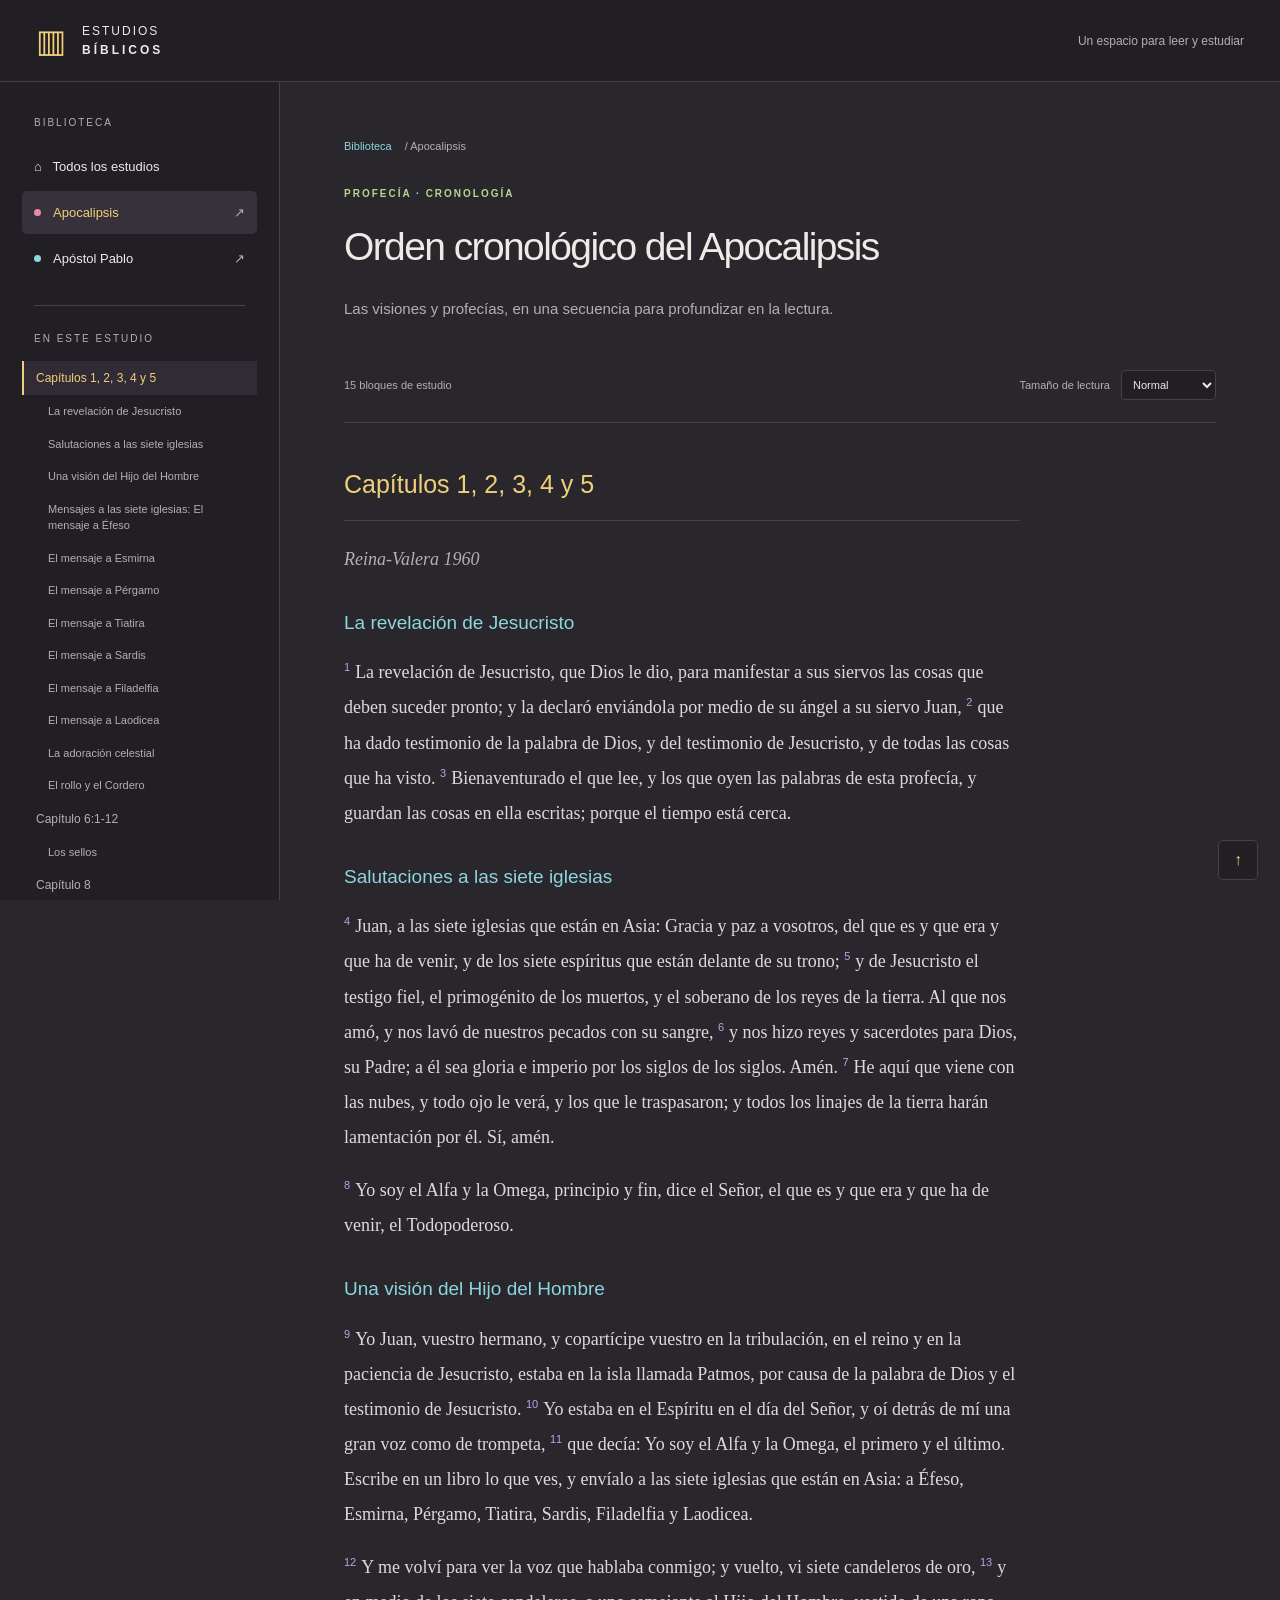
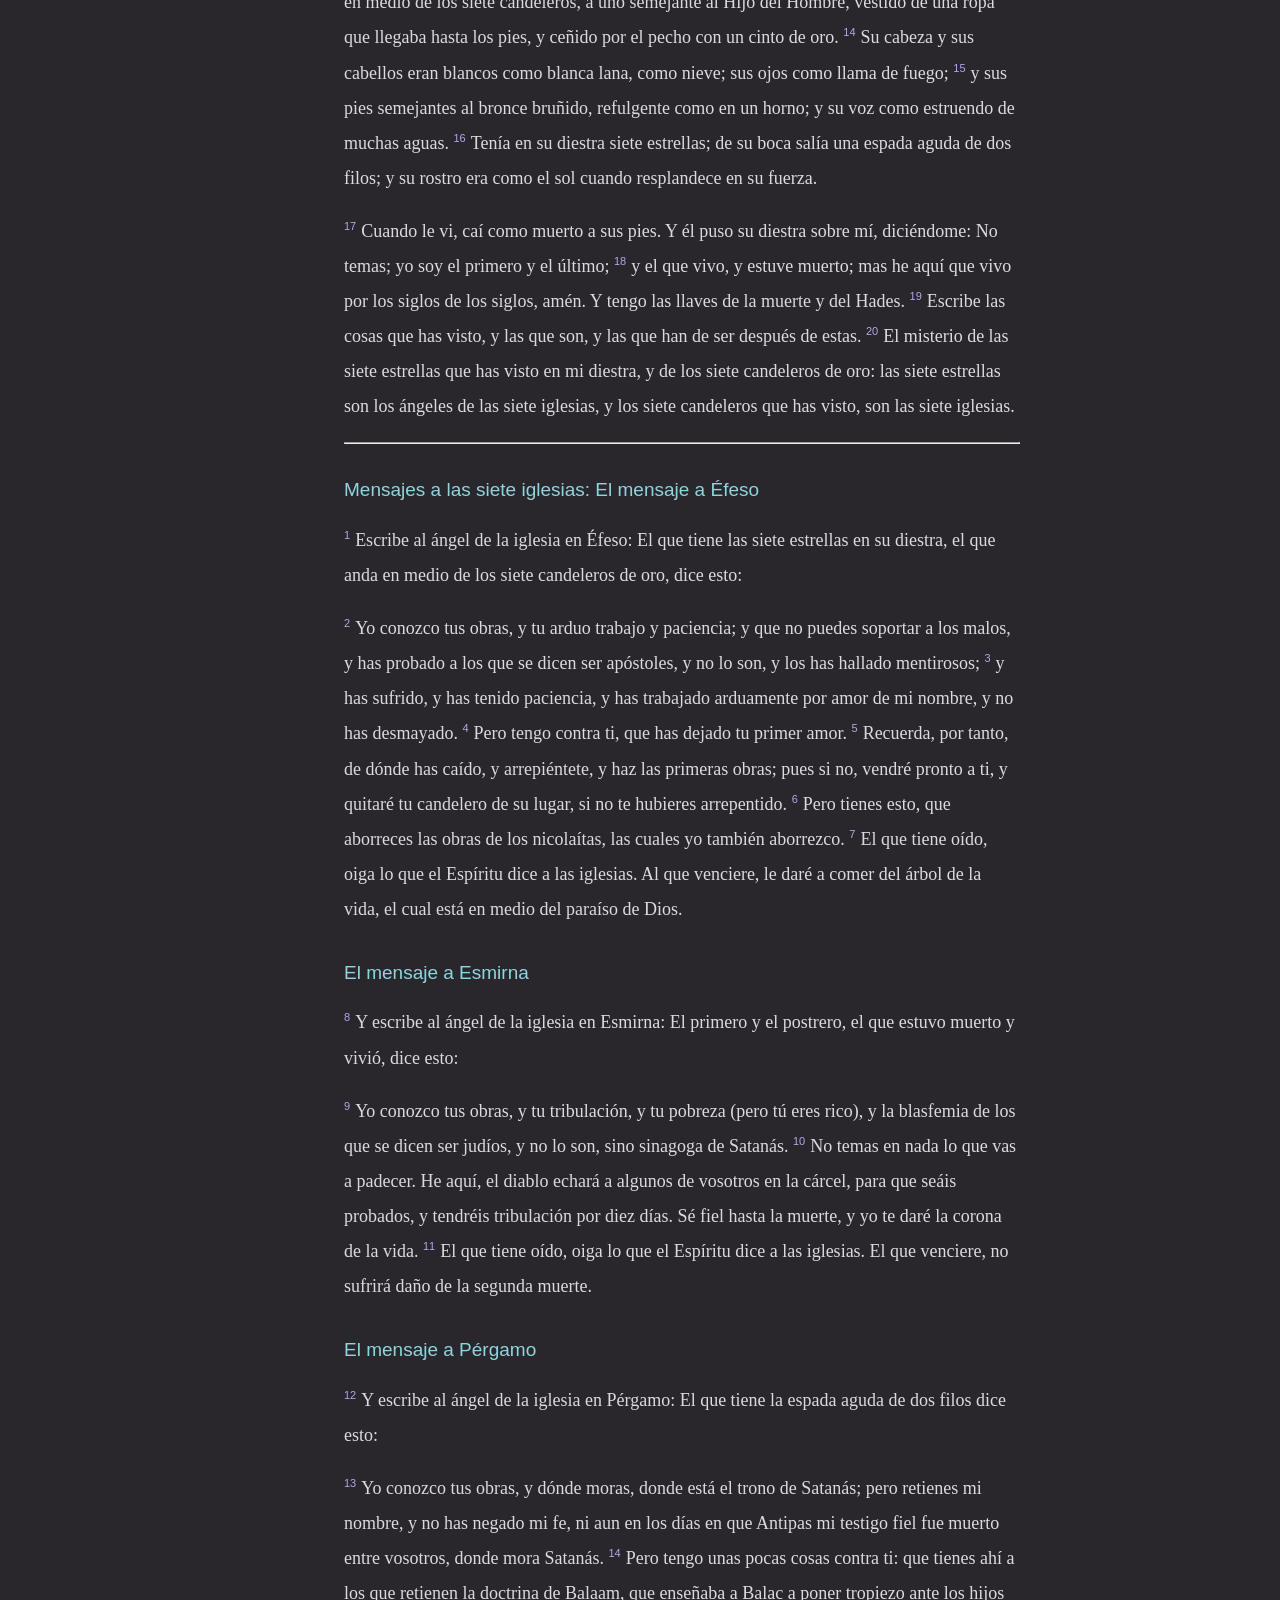
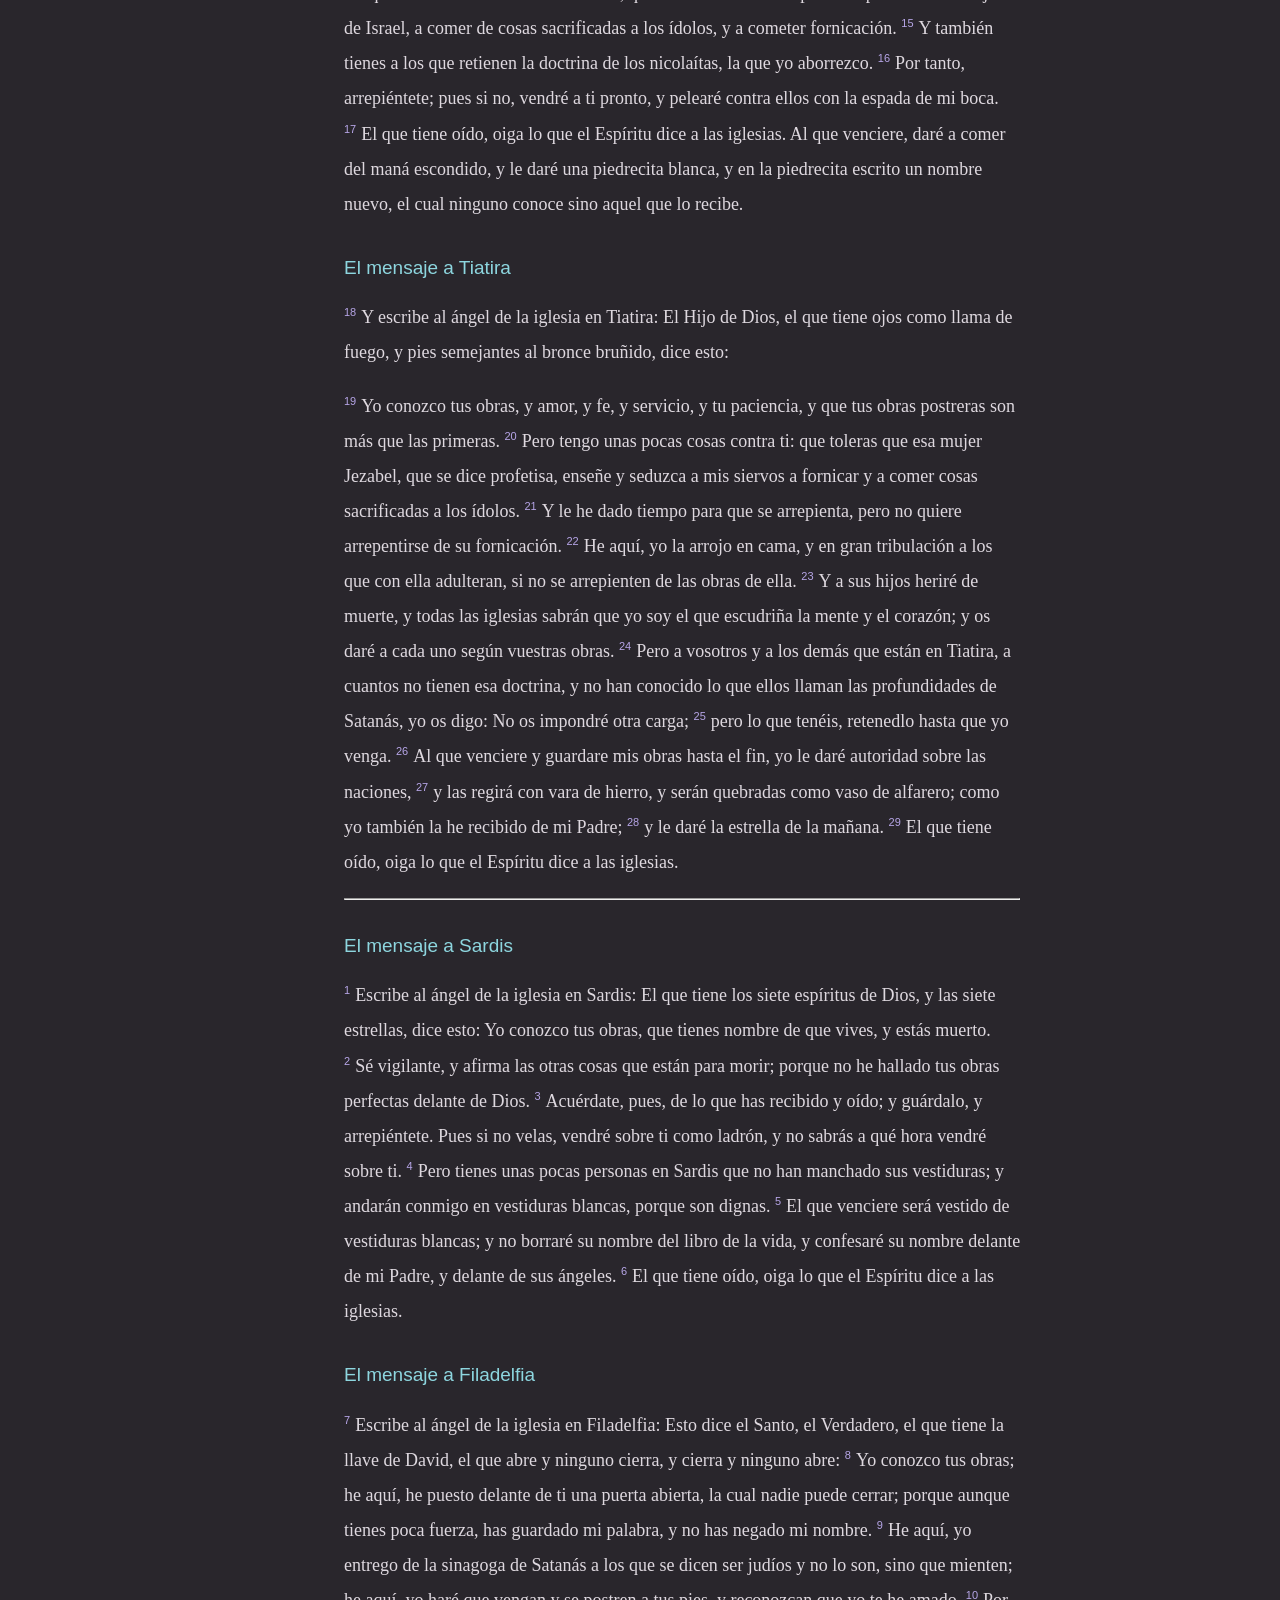
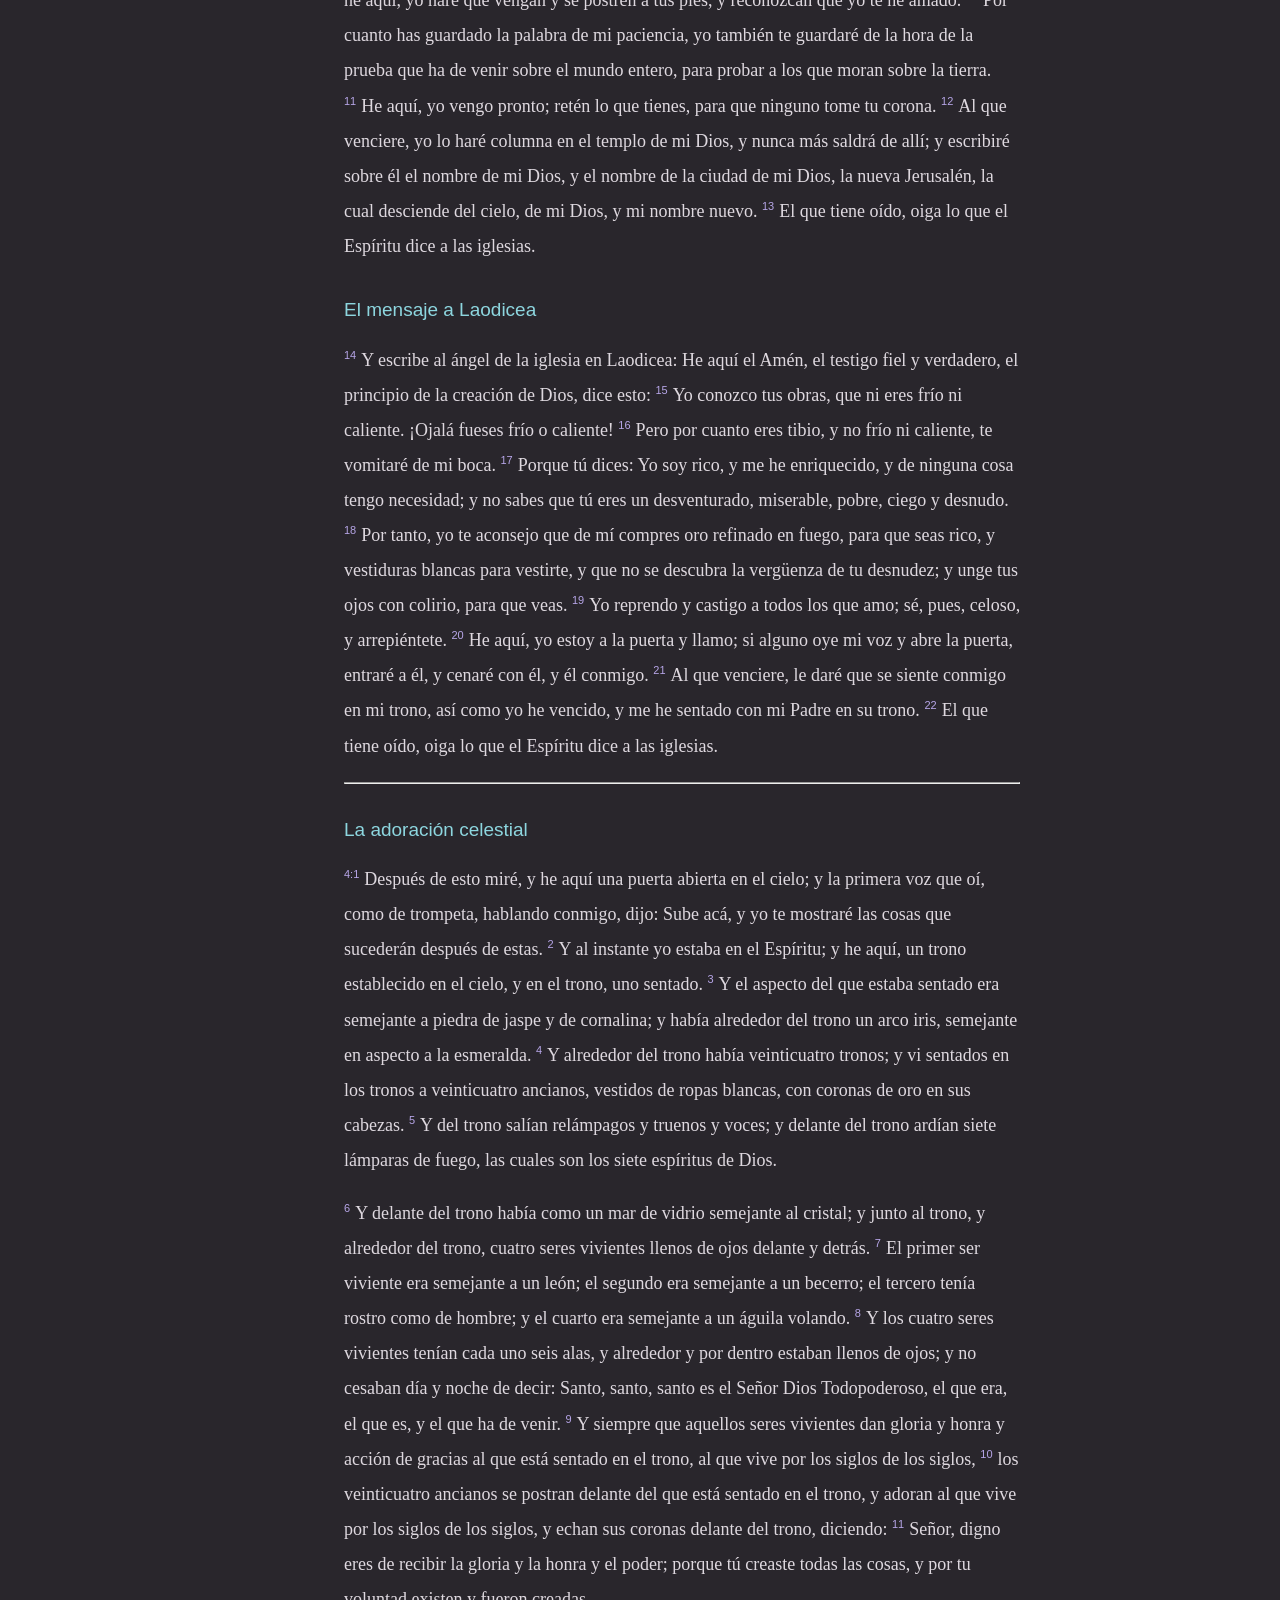
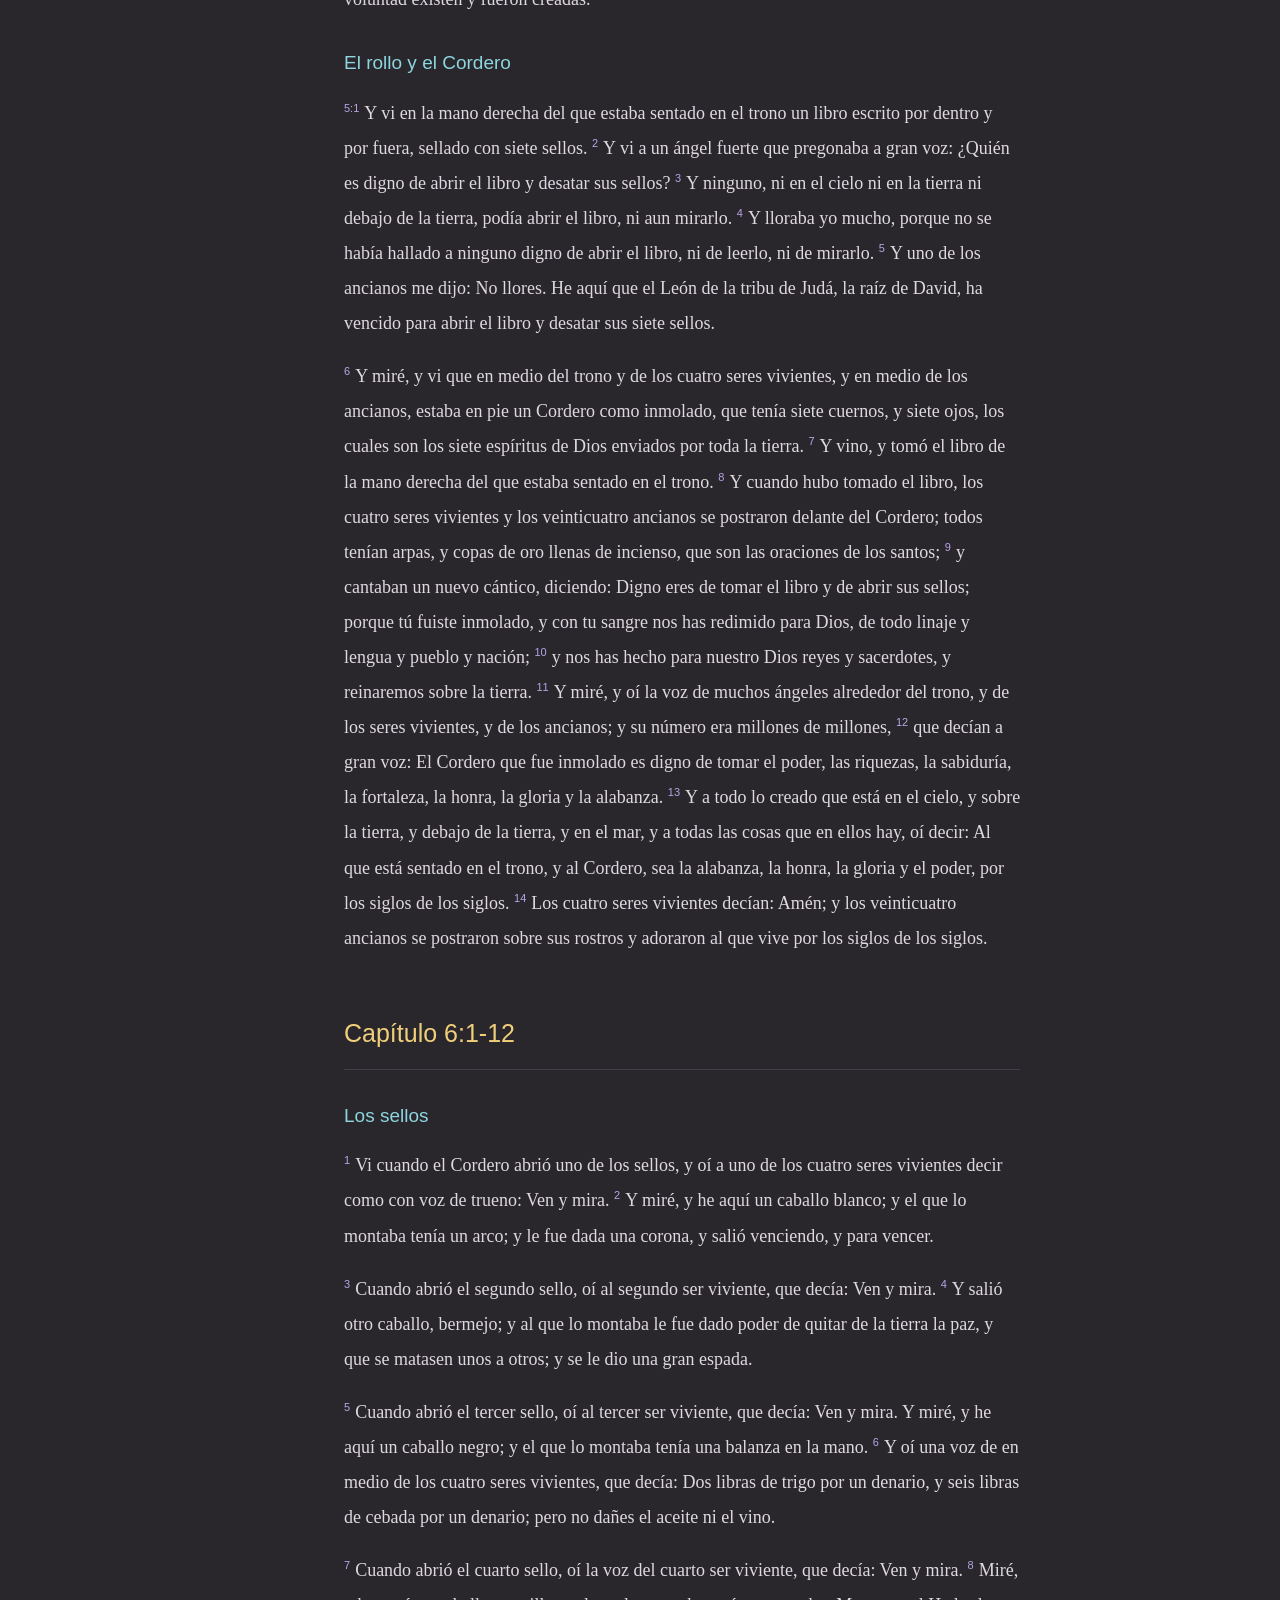
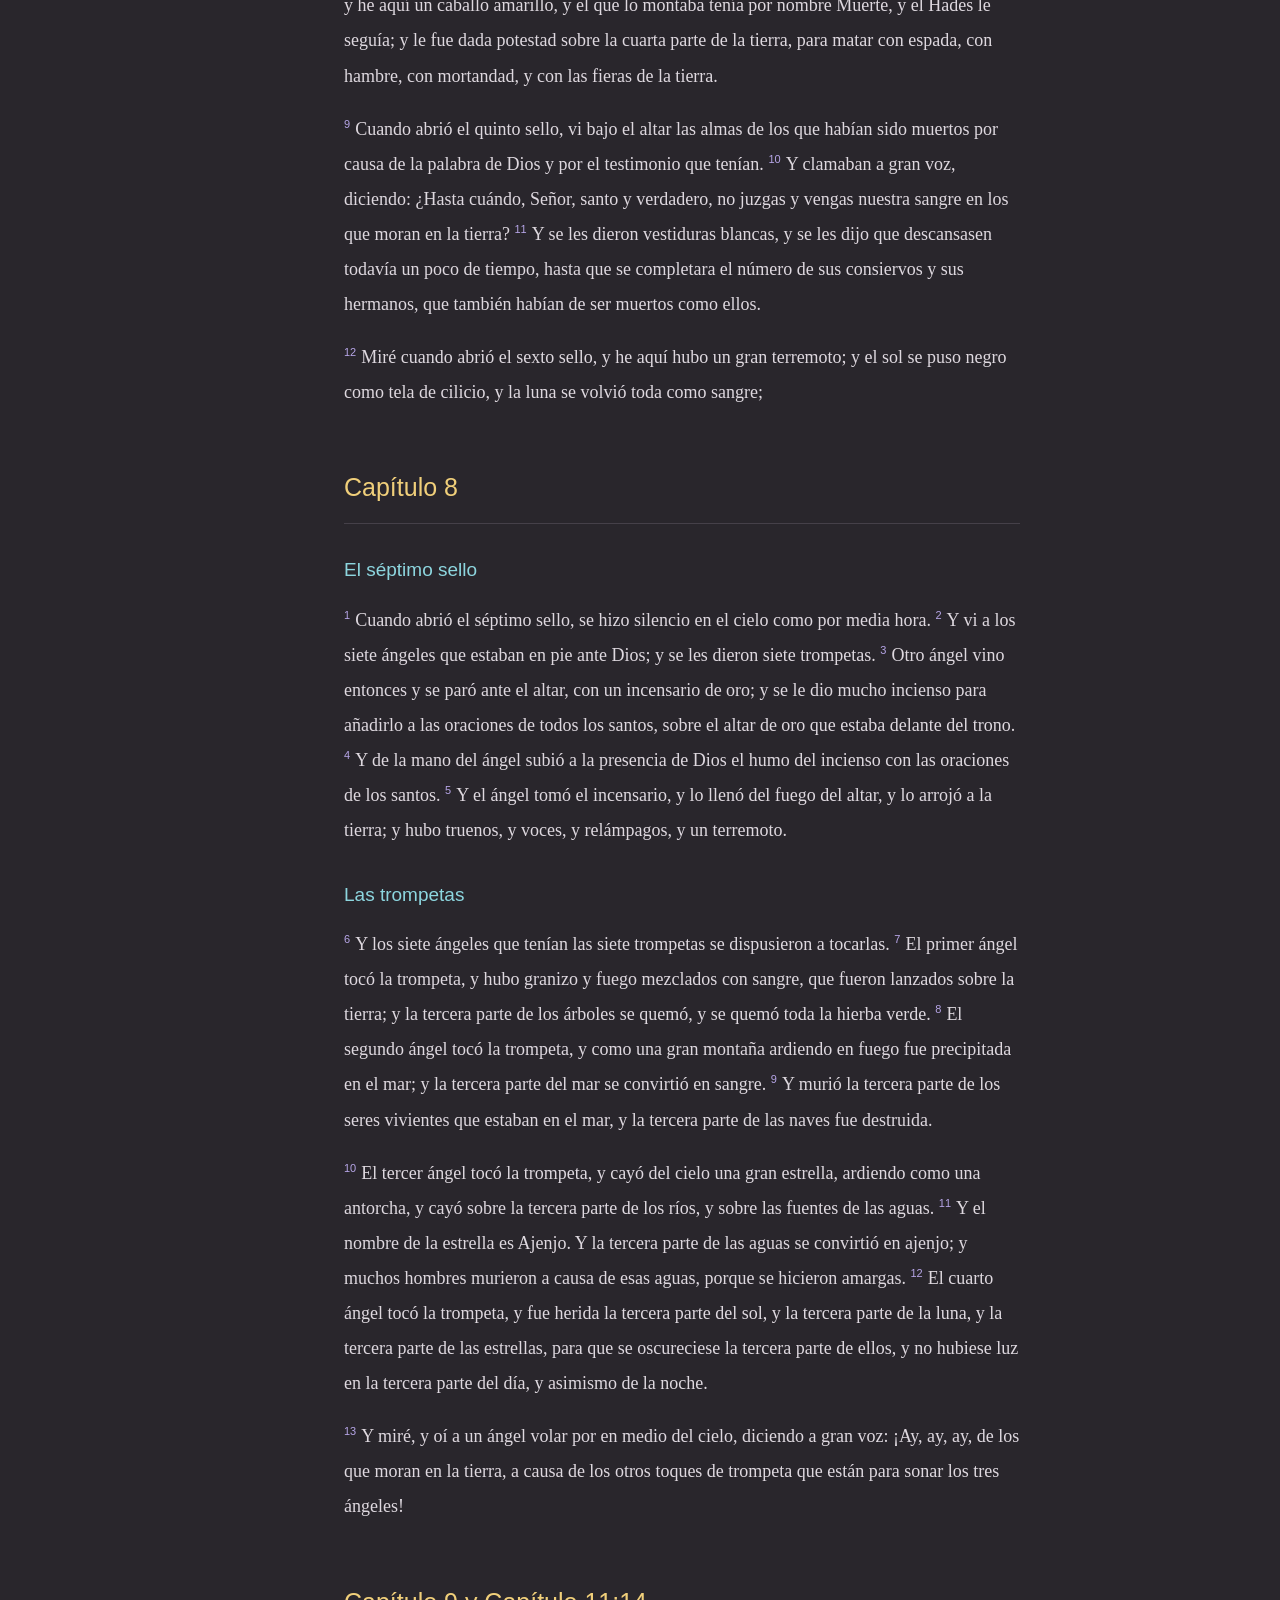
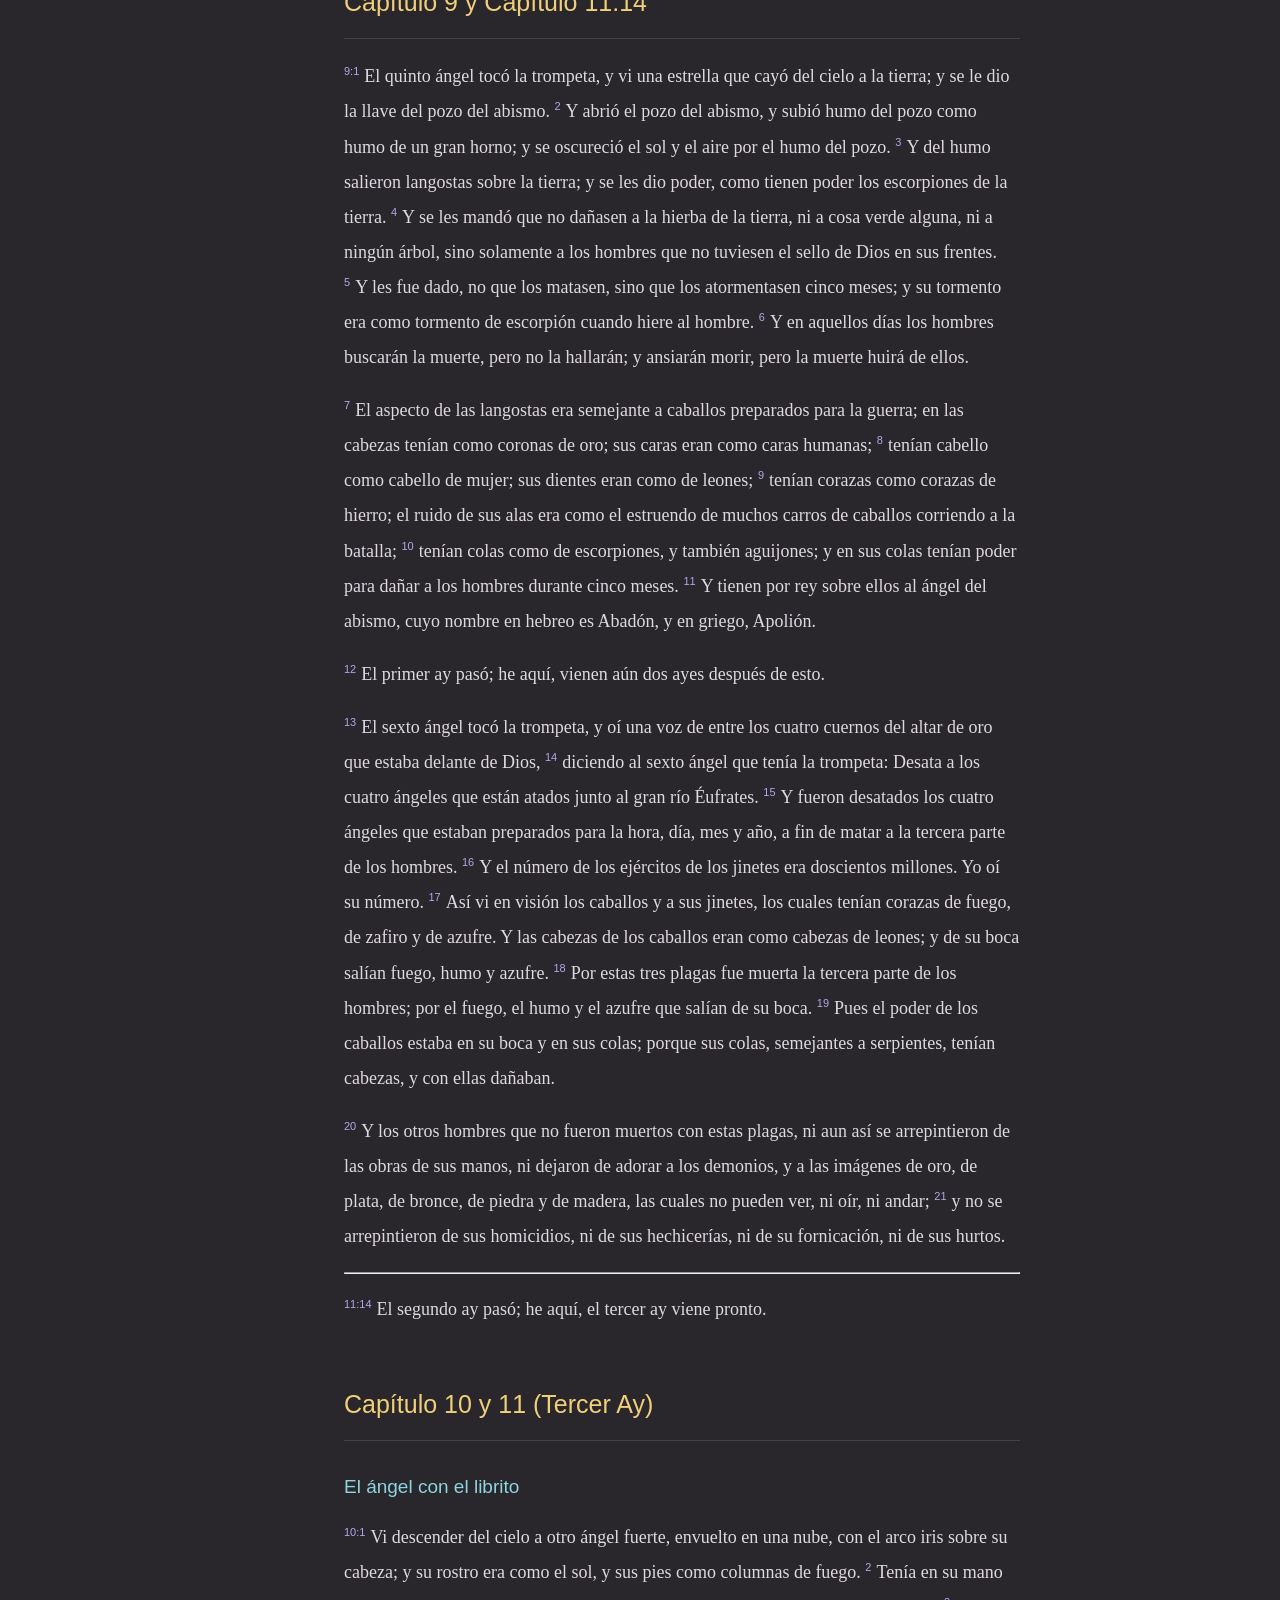
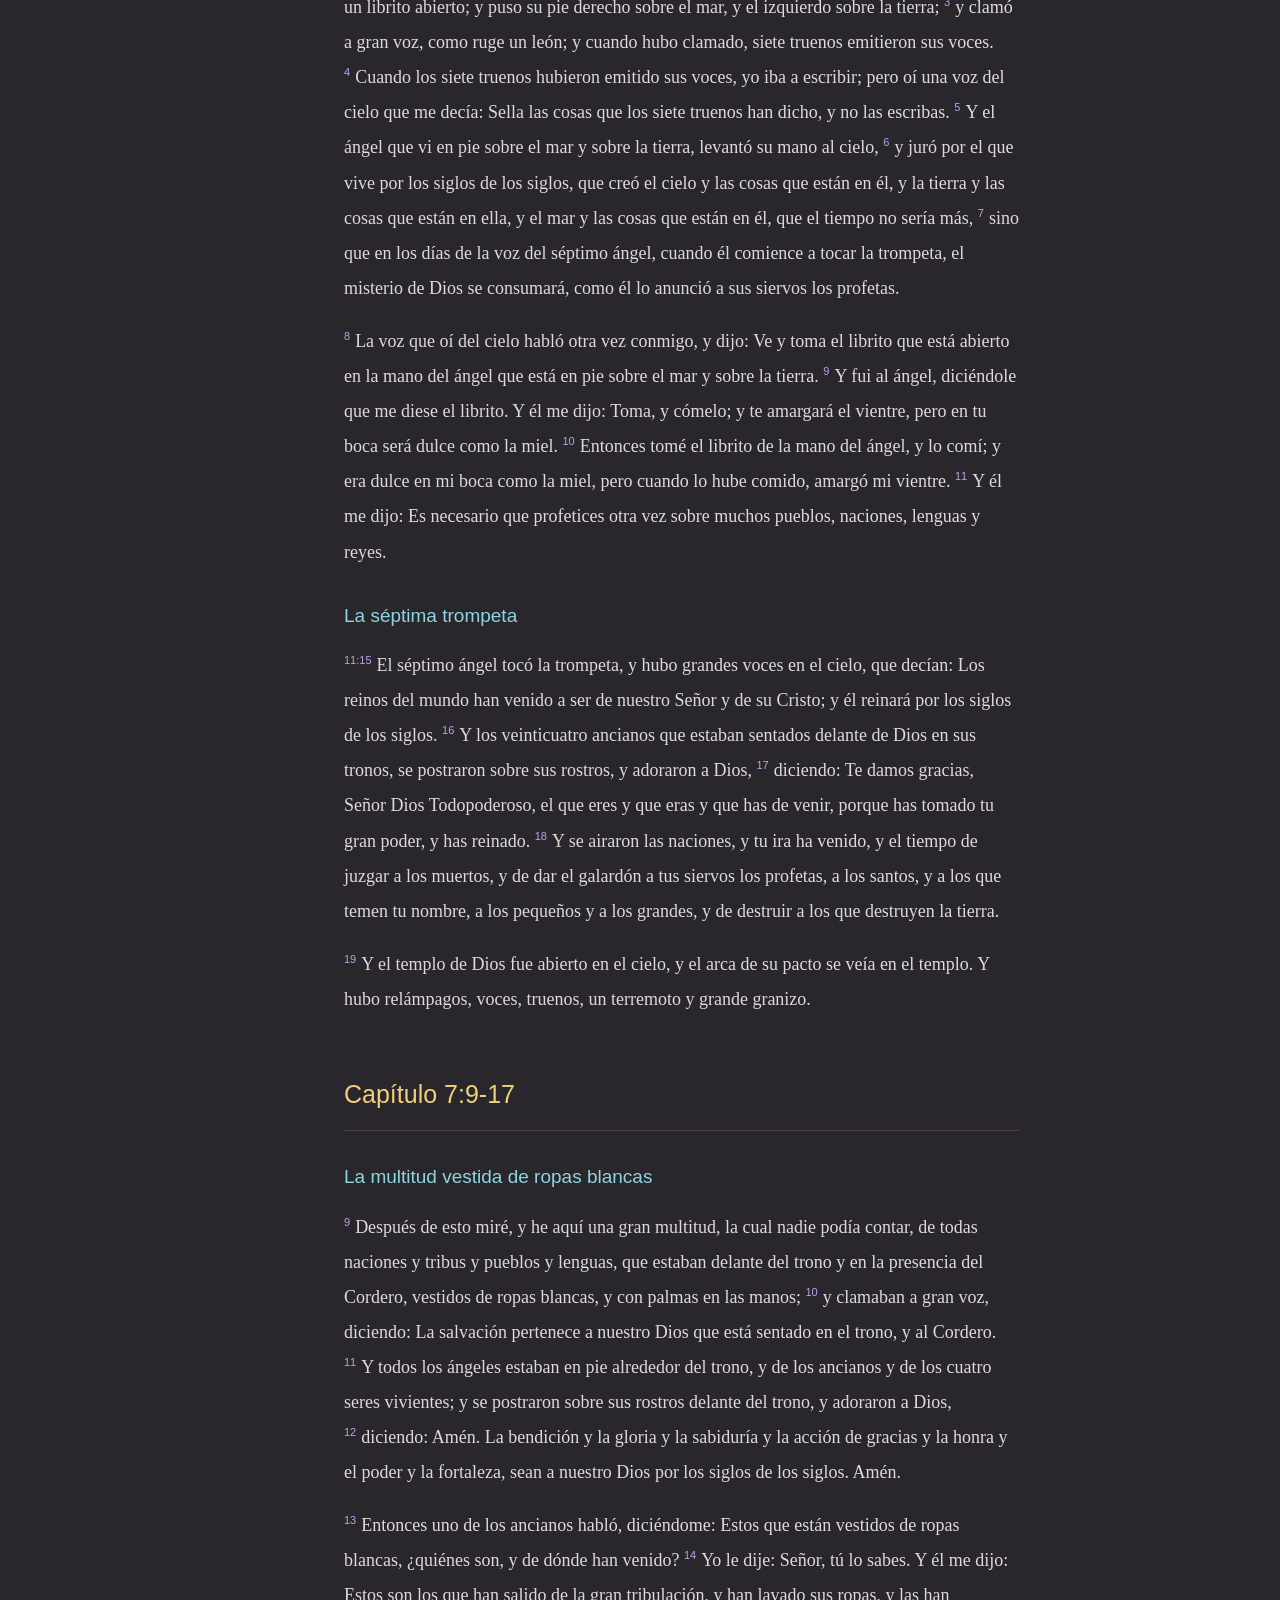
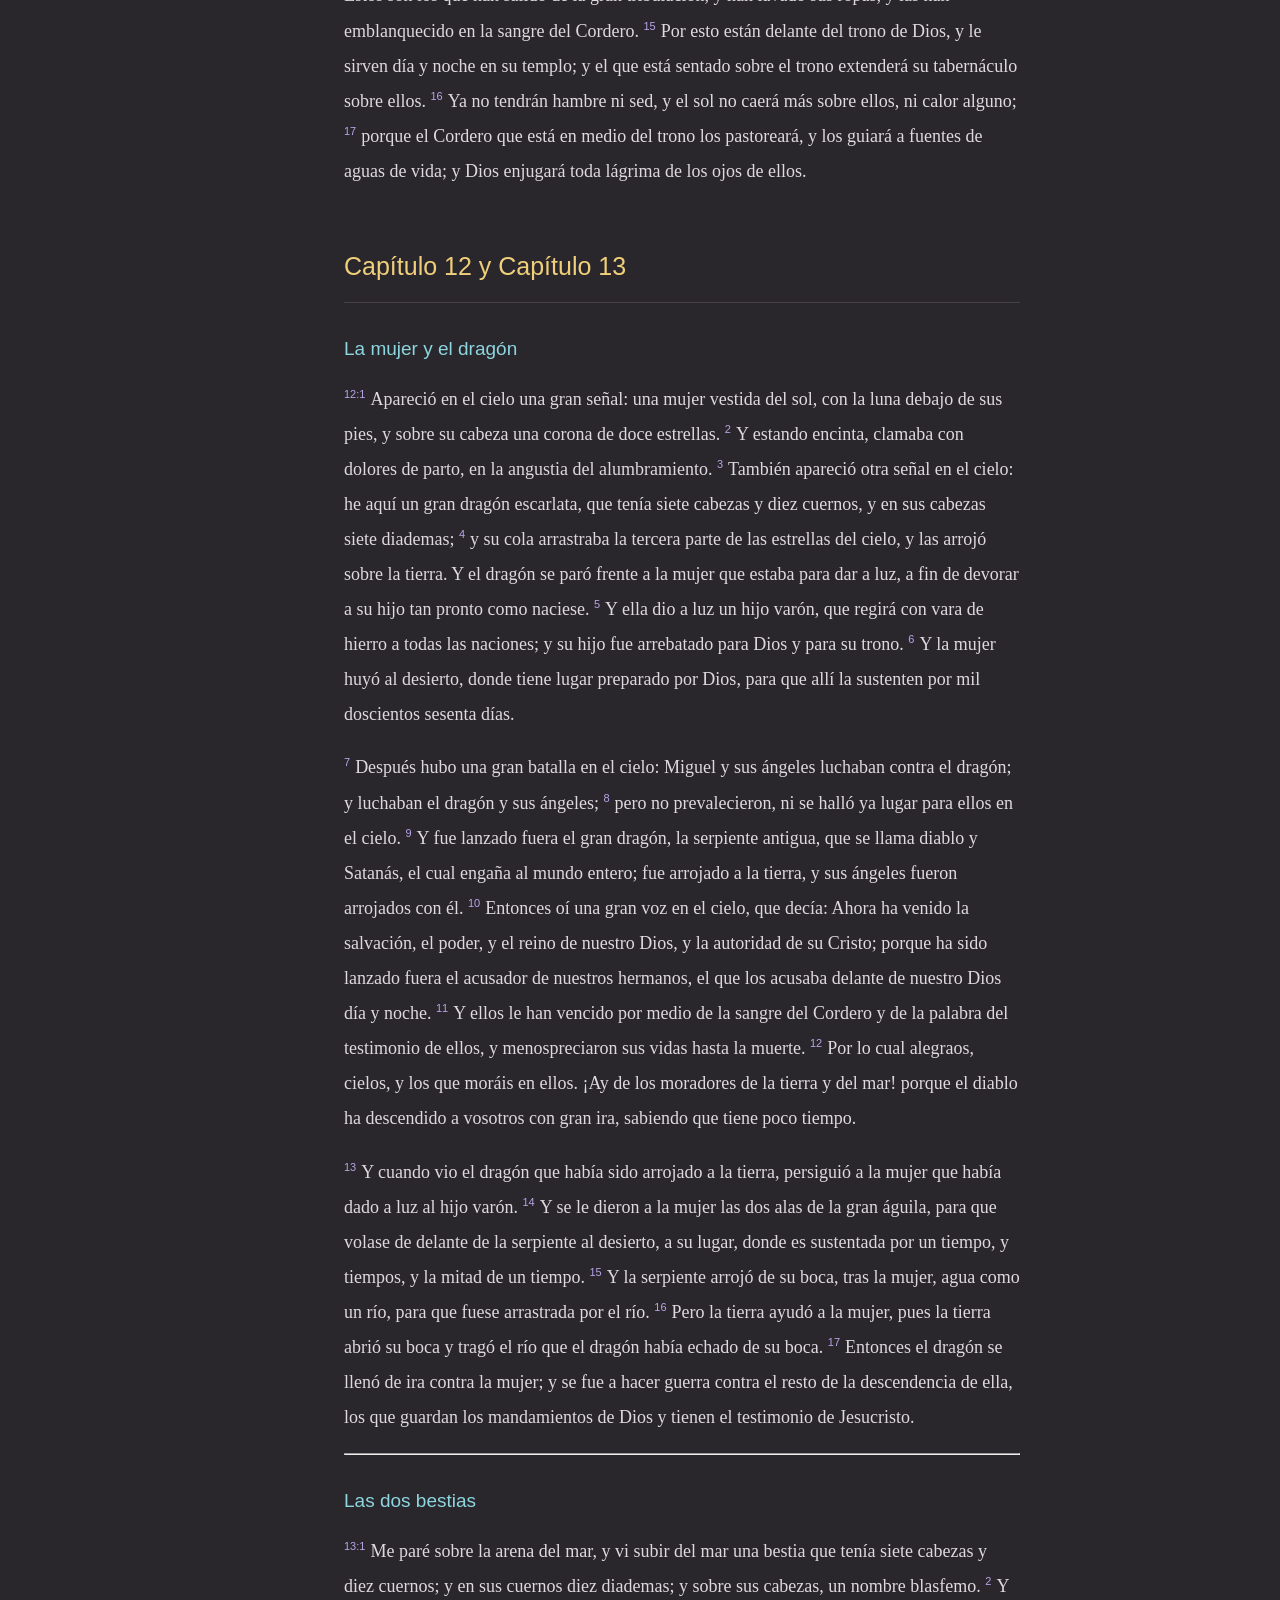
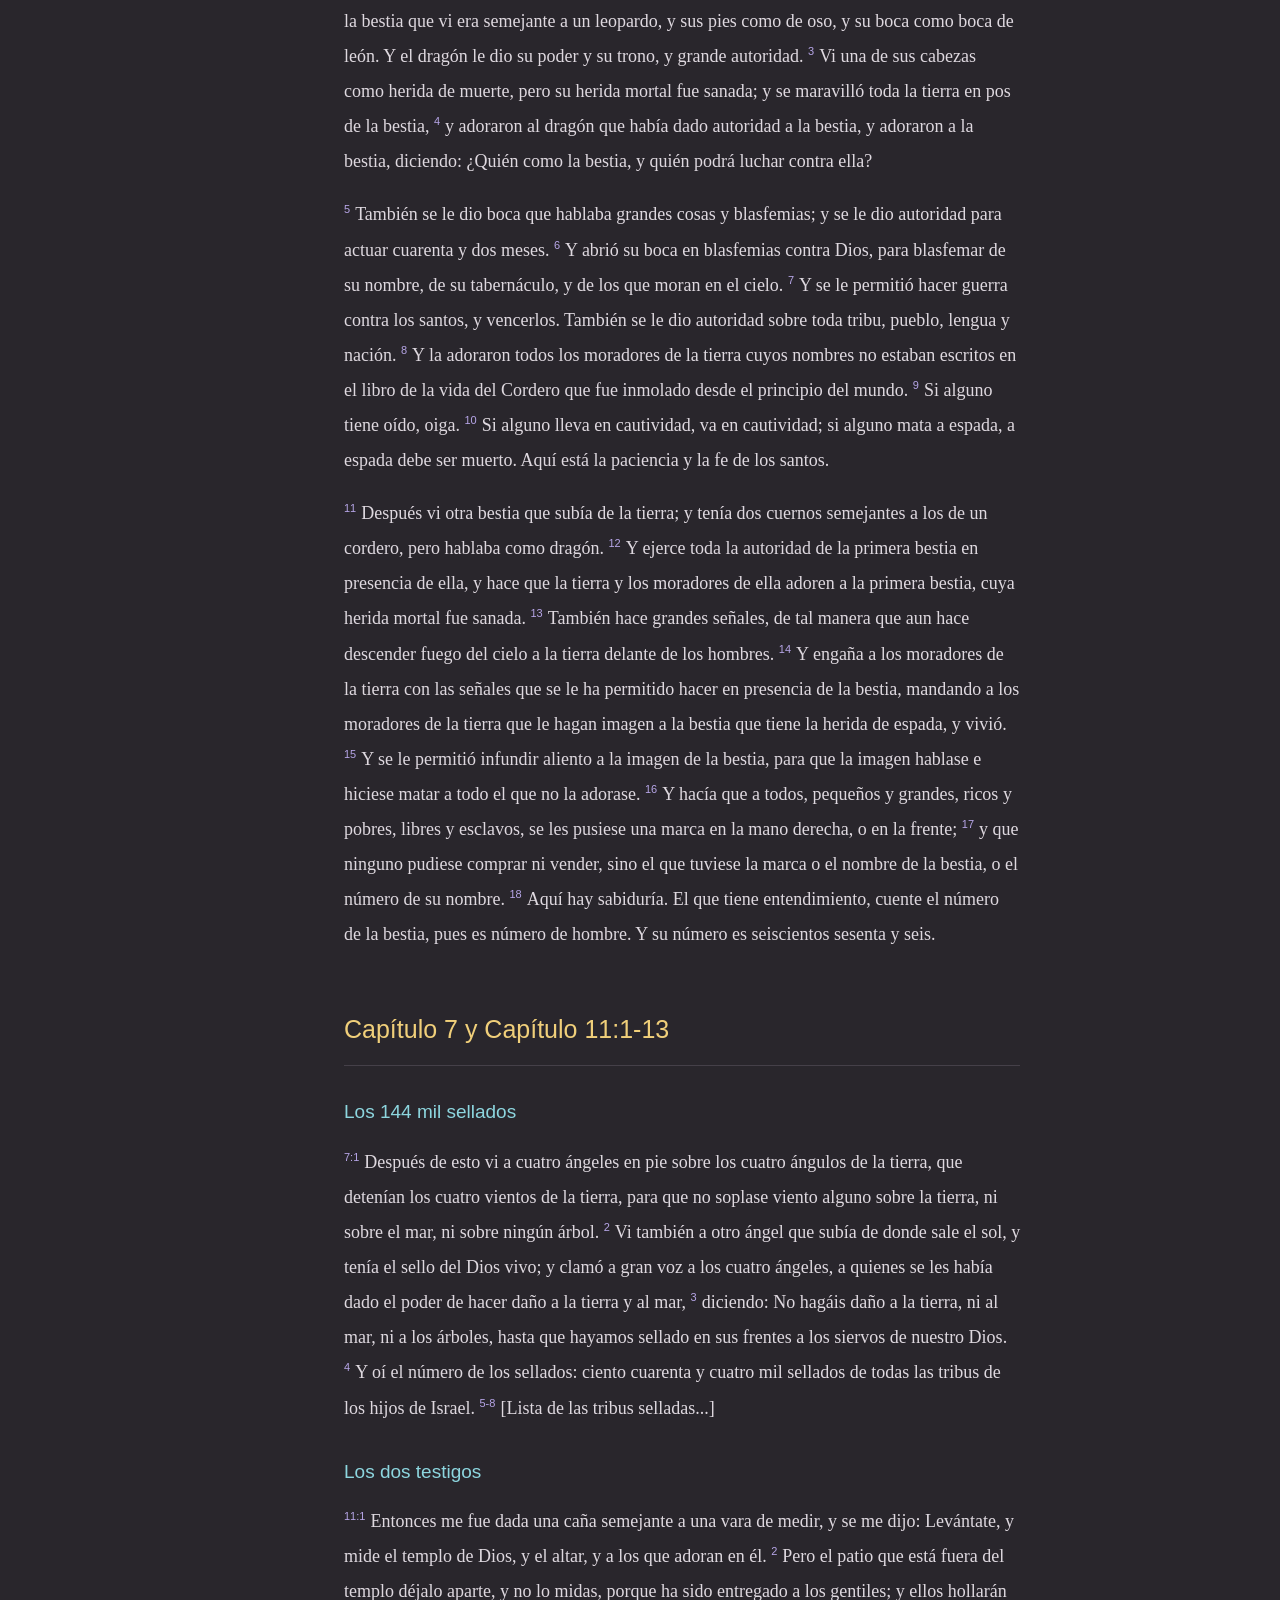
==== commit 33db8430: "Cambios en pagina Ajustes de tema, mavengacion e indice" ====
--- a/apocalipsis.html
+++ b/apocalipsis.html
@@ -1,792 +1,432 @@
-<!DOCTYPE html>
-<html lang="es">
-<head>
-    <meta charset="UTF-8">
-    <meta name="viewport" content="width=device-width, initial-scale=1.0">
-    <meta name="description" content="Orden Cronológico del Apocalipsis - Lectura Bíblica">
-    <title>Orden Cronológico del Apocalipsis</title>
-    
-    <!-- Fuentes de Google: Merriweather para lectura, Inter para interfaz -->
-    <link rel="preconnect" href="https://fonts.googleapis.com">
-    <link rel="preconnect" href="https://fonts.gstatic.com" crossorigin>
-    <link href="https://fonts.googleapis.com/css2?family=Inter:wght@400;600&family=Merriweather:ital,wght@0,300;0,400;0,700;1,300&display=swap" rel="stylesheet">
-
-    <style>
-        :root {
-            /* Paleta de colores Oscura (Dark Mode) optimizada para lectura */
-            --bg-color: #18181b;       /* Zinc 900 - Fondo principal */
-            --sidebar-bg: #121212;     /* Fondo sidebar */
-            --text-main: #d4d4d8;      /* Zinc 300 - Texto principal (no blanco puro) */
-            --text-heading: #fbbf24;   /* Amber 400 - Títulos (Dorado suave) */
-            --text-muted: #71717a;     /* Zinc 500 - Metadatos/Versículos */
-            --accent: #f59e0b;         /* Amber 500 - Acentos */
-            --border: #27272a;         /* Bordes sutiles */
-            
-            /* Tipografía */
-            --font-body: 'Merriweather', serif;
-            --font-heading: 'Inter', sans-serif;
-            --line-height: 1.8;        /* Espaciado generoso */
-            --max-width: 75ch;         /* Ancho óptimo de lectura (aprox 75 caracteres) */
-        }
-
-        * {
-            box-sizing: border-box;
-            margin: 0;
-            padding: 0;
-        }
-
-        html {
-            scroll-behavior: smooth;
-        }
-
-        body {
-            background-color: var(--bg-color);
-            color: var(--text-main);
-            font-family: var(--font-body);
-            line-height: var(--line-height);
-            font-size: 18px; /* Tamaño base grande para comodidad */
-            -webkit-font-smoothing: antialiased;
-        }
-
-        /* Layout */
-        .layout {
-            display: flex;
-            min-height: 100vh;
-        }
-
-        /* Sidebar de Navegación (Tabla de Contenidos) */
-        .sidebar {
-            width: 300px;
-            background-color: var(--sidebar-bg);
-            border-right: 1px solid var(--border);
-            height: 100vh;
-            position: sticky;
-            top: 0;
-            overflow-y: auto;
-            padding: 2rem;
-            display: none; /* Oculto en móvil por defecto */
-            font-family: var(--font-heading);
-        }
-
-        @media (min-width: 1024px) {
-            .sidebar {
-                display: block;
-            }
-        }
-
-        .sidebar h3 {
-            color: var(--text-muted);
-            font-size: 0.85rem;
-            text-transform: uppercase;
-            letter-spacing: 1px;
-            margin-bottom: 1rem;
-        }
-
-        .toc-list {
-            list-style: none;
-        }
-
-        .toc-list li {
-            margin-bottom: 0.8rem;
-        }
-
-        .toc-link {
-            color: var(--text-main);
-            text-decoration: none;
-            font-size: 0.9rem;
-            transition: color 0.2s;
-            display: block;
-            line-height: 1.4;
-            opacity: 0.8;
-        }
-
-        .toc-link:hover, .toc-link.active {
-            color: var(--accent);
-            opacity: 1;
-        }
-
-        .toc-sublink {
-            padding-left: 1rem;
-            font-size: 0.85rem;
-            border-left: 1px solid var(--border);
-            margin-top: 0.5rem;
-        }
-
-        /* Contenido Principal */
-        .main-content {
-            flex: 1;
-            padding: 2rem 1.5rem;
-            width: 100%;
-        }
-
-        .container {
-            max-width: var(--max-width);
-            margin: 0 auto;
-            padding-bottom: 4rem;
-        }
-
-        /* Tipografía de Títulos */
-        h1, h2, h3, h4 {
-            font-family: var(--font-heading);
-            color: var(--text-heading);
-            margin-top: 3rem;
-            margin-bottom: 1.5rem;
-            line-height: 1.3;
-        }
-
-        h1 {
-            font-size: 2.5rem;
-            text-align: center;
-            margin-top: 1rem;
-            border-bottom: 1px solid var(--border);
-            padding-bottom: 2rem;
-        }
-
-        h2 {
-            font-size: 1.8rem;
-            border-bottom: 1px solid var(--border);
-            padding-bottom: 0.5rem;
-        }
-
-        h3 {
-            font-size: 1.4rem;
-            color: #e4e4e7; /* Un poco más claro que el texto normal */
-            margin-top: 2.5rem;
-        }
-
-        /* Párrafos y Versículos */
-        p {
-            margin-bottom: 1.5rem;
-            text-align: justify; /* Alineación justificada para aspecto de libro */
-        }
-
-        .verse-num {
-            color: var(--text-muted);
-            font-size: 0.75em;
-            vertical-align: super;
-            margin-right: 4px;
-            font-family: var(--font-heading);
-            font-weight: bold;
-            user-select: none; /* No se selecciona al copiar texto */
-        }
-
-        /* Separadores */
-        hr {
-            border: 0;
-            height: 1px;
-            background: var(--border);
-            margin: 4rem 0;
-        }
-
-        /* Botón Menú Móvil */
-        .mobile-menu-btn {
-            position: fixed;
-            bottom: 20px;
-            right: 20px;
-            background: var(--accent);
-            color: #000;
-            width: 50px;
-            height: 50px;
-            border-radius: 50%;
-            display: flex;
-            align-items: center;
-            justify-content: center;
-            border: none;
-            box-shadow: 0 4px 12px rgba(0,0,0,0.5);
-            z-index: 1000;
-            font-size: 1.5rem;
-            cursor: pointer;
-            display: block;
-        }
-
-        @media (min-width: 1024px) {
-            .mobile-menu-btn {
-                display: none;
-            }
-        }
-
-        /* Overlay para menú móvil */
-        .mobile-overlay {
-            position: fixed;
-            top: 0;
-            left: 0;
-            width: 100%;
-            height: 100%;
-            background: rgba(0,0,0,0.8);
-            z-index: 998;
-            display: none;
-            opacity: 0;
-            transition: opacity 0.3s;
-        }
-
-        .mobile-overlay.active {
-            display: block;
-            opacity: 1;
-        }
-
-        .mobile-sidebar {
-            position: fixed;
-            top: 0;
-            right: -300px;
-            width: 280px;
-            height: 100%;
-            background: var(--sidebar-bg);
-            z-index: 999;
-            transition: right 0.3s ease;
-            overflow-y: auto;
-            padding: 2rem;
-            box-shadow: -5px 0 15px rgba(0,0,0,0.5);
-        }
-
-        .mobile-sidebar.active {
-            right: 0;
-        }
-
-        /* Utilidades */
-        u {
-            text-decoration-color: var(--accent);
-            text-decoration-thickness: 2px;
-            text-underline-offset: 4px;
-        }
-
-    </style>
-</head>
-<body>
-
-    <div class="layout">
-        <!-- Sidebar Desktop -->
-        <aside class="sidebar">
-            <h3>Índice</h3>
-            <nav id="toc-desktop" class="toc-list"></nav>
-        </aside>
-
-        <!-- Contenido Principal -->
-        <main class="main-content">
-            <div class="container">
-                
-                <h1>ORDEN CRONLÓGICO DEL APOCALIPSIS</h1>
-
-                <section>
-                    <h2>Capítulos 1, 2, 3, 4 y 5</h2>
-                    
-                    <p><em>Reina-Valera 1960</em></p>
-
-                    <h3>La revelación de Jesucristo</h3>
-                    <p>
-                        <span class="verse-num">1</span>La revelación de Jesucristo, que Dios le dio, para manifestar a sus siervos las cosas que deben suceder pronto; y la declaró enviándola por medio de su ángel a su siervo Juan, 
-                        <span class="verse-num">2</span>que ha dado testimonio de la palabra de Dios, y del testimonio de Jesucristo, y de todas las cosas que ha visto. 
-                        <span class="verse-num">3</span>Bienaventurado el que lee, y los que oyen las palabras de esta profecía, y guardan las cosas en ella escritas; porque el tiempo está cerca.
-                    </p>
-
-                    <h3>Salutaciones a las siete iglesias</h3>
-                    <p>
-                        <span class="verse-num">4</span>Juan, a las siete iglesias que están en Asia: Gracia y paz a vosotros, del que es y que era y que ha de venir, y de los siete espíritus que están delante de su trono; 
-                        <span class="verse-num">5</span>y de Jesucristo el testigo fiel, el primogénito de los muertos, y el soberano de los reyes de la tierra. Al que nos amó, y nos lavó de nuestros pecados con su sangre, 
-                        <span class="verse-num">6</span>y nos hizo reyes y sacerdotes para Dios, su Padre; a él sea gloria e imperio por los siglos de los siglos. Amén. 
-                        <span class="verse-num">7</span>He aquí que viene con las nubes, y todo ojo le verá, y los que le traspasaron; y todos los linajes de la tierra harán lamentación por él. Sí, amén.
-                    </p>
-                    <p>
-                        <span class="verse-num">8</span>Yo soy el Alfa y la Omega, principio y fin, dice el Señor, el que es y que era y que ha de venir, el Todopoderoso.
-                    </p>
-
-                    <h3>Una visión del Hijo del Hombre</h3>
-                    <p>
-                        <span class="verse-num">9</span>Yo Juan, vuestro hermano, y copartícipe vuestro en la tribulación, en el reino y en la paciencia de Jesucristo, estaba en la isla llamada Patmos, por causa de la palabra de Dios y el testimonio de Jesucristo. 
-                        <span class="verse-num">10</span>Yo estaba en el Espíritu en el día del Señor, y oí detrás de mí una gran voz como de trompeta, 
-                        <span class="verse-num">11</span>que decía: Yo soy el Alfa y la Omega, el primero y el último. Escribe en un libro lo que ves, y envíalo a las siete iglesias que están en Asia: a Éfeso, Esmirna, Pérgamo, Tiatira, Sardis, Filadelfia y Laodicea.
-                    </p>
-                    <p>
-                        <span class="verse-num">12</span>Y me volví para ver la voz que hablaba conmigo; y vuelto, vi siete candeleros de oro, 
-                        <span class="verse-num">13</span>y en medio de los siete candeleros, a uno semejante al Hijo del Hombre, vestido de una ropa que llegaba hasta los pies, y ceñido por el pecho con un cinto de oro. 
-                        <span class="verse-num">14</span>Su cabeza y sus cabellos eran blancos como blanca lana, como nieve; sus ojos como llama de fuego; 
-                        <span class="verse-num">15</span>y sus pies semejantes al bronce bruñido, refulgente como en un horno; y su voz como estruendo de muchas aguas. 
-                        <span class="verse-num">16</span>Tenía en su diestra siete estrellas; de su boca salía una espada aguda de dos filos; y su rostro era como el sol cuando resplandece en su fuerza.
-                    </p>
-                    <p>
-                        <span class="verse-num">17</span>Cuando le vi, caí como muerto a sus pies. Y él puso su diestra sobre mí, diciéndome: No temas; yo soy el primero y el último; 
-                        <span class="verse-num">18</span>y el que vivo, y estuve muerto; mas he aquí que vivo por los siglos de los siglos, amén. Y tengo las llaves de la muerte y del Hades. 
-                        <span class="verse-num">19</span>Escribe las cosas que has visto, y las que son, y las que han de ser después de estas. 
-                        <span class="verse-num">20</span>El misterio de las siete estrellas que has visto en mi diestra, y de los siete candeleros de oro: las siete estrellas son los ángeles de las siete iglesias, y los siete candeleros que has visto, son las siete iglesias.
-                    </p>
-
-                    <hr>
-
-                    <h3>Mensajes a las siete iglesias: El mensaje a Éfeso</h3>
-                    <p>
-                        <span class="verse-num">1</span>Escribe al ángel de la iglesia en Éfeso: El que tiene las siete estrellas en su diestra, el que anda en medio de los siete candeleros de oro, dice esto:
-                    </p>
-                    <p>
-                        <span class="verse-num">2</span>Yo conozco tus obras, y tu arduo trabajo y paciencia; y que no puedes soportar a los malos, y has probado a los que se dicen ser apóstoles, y no lo son, y los has hallado mentirosos; 
-                        <span class="verse-num">3</span>y has sufrido, y has tenido paciencia, y has trabajado arduamente por amor de mi nombre, y no has desmayado. 
-                        <span class="verse-num">4</span>Pero tengo contra ti, que has dejado tu primer amor. 
-                        <span class="verse-num">5</span>Recuerda, por tanto, de dónde has caído, y arrepiéntete, y haz las primeras obras; pues si no, vendré pronto a ti, y quitaré tu candelero de su lugar, si no te hubieres arrepentido. 
-                        <span class="verse-num">6</span>Pero tienes esto, que aborreces las obras de los nicolaítas, las cuales yo también aborrezco. 
-                        <span class="verse-num">7</span>El que tiene oído, oiga lo que el Espíritu dice a las iglesias. Al que venciere, le daré a comer del árbol de la vida, el cual está en medio del paraíso de Dios.
-                    </p>
-
-                    <h3>El mensaje a Esmirna</h3>
-                    <p>
-                        <span class="verse-num">8</span>Y escribe al ángel de la iglesia en Esmirna: El primero y el postrero, el que estuvo muerto y vivió, dice esto:
-                    </p>
-                    <p>
-                        <span class="verse-num">9</span>Yo conozco tus obras, y tu tribulación, y tu pobreza (pero tú eres rico), y la blasfemia de los que se dicen ser judíos, y no lo son, sino sinagoga de Satanás. 
-                        <span class="verse-num">10</span>No temas en nada lo que vas a padecer. He aquí, el diablo echará a algunos de vosotros en la cárcel, para que seáis probados, y tendréis tribulación por diez días. Sé fiel hasta la muerte, y yo te daré la corona de la vida. 
-                        <span class="verse-num">11</span>El que tiene oído, oiga lo que el Espíritu dice a las iglesias. El que venciere, no sufrirá daño de la segunda muerte.
-                    </p>
-
-                    <h3>El mensaje a Pérgamo</h3>
-                    <p>
-                        <span class="verse-num">12</span>Y escribe al ángel de la iglesia en Pérgamo: El que tiene la espada aguda de dos filos dice esto:
-                    </p>
-                    <p>
-                        <span class="verse-num">13</span>Yo conozco tus obras, y dónde moras, donde está el trono de Satanás; pero retienes mi nombre, y no has negado mi fe, ni aun en los días en que Antipas mi testigo fiel fue muerto entre vosotros, donde mora Satanás. 
-                        <span class="verse-num">14</span>Pero tengo unas pocas cosas contra ti: que tienes ahí a los que retienen la doctrina de Balaam, que enseñaba a Balac a poner tropiezo ante los hijos de Israel, a comer de cosas sacrificadas a los ídolos, y a cometer fornicación. 
-                        <span class="verse-num">15</span>Y también tienes a los que retienen la doctrina de los nicolaítas, la que yo aborrezco. 
-                        <span class="verse-num">16</span>Por tanto, arrepiéntete; pues si no, vendré a ti pronto, y pelearé contra ellos con la espada de mi boca. 
-                        <span class="verse-num">17</span>El que tiene oído, oiga lo que el Espíritu dice a las iglesias. Al que venciere, daré a comer del maná escondido, y le daré una piedrecita blanca, y en la piedrecita escrito un nombre nuevo, el cual ninguno conoce sino aquel que lo recibe.
-                    </p>
-
-                    <h3>El mensaje a Tiatira</h3>
-                    <p>
-                        <span class="verse-num">18</span>Y escribe al ángel de la iglesia en Tiatira: El Hijo de Dios, el que tiene ojos como llama de fuego, y pies semejantes al bronce bruñido, dice esto:
-                    </p>
-                    <p>
-                        <span class="verse-num">19</span>Yo conozco tus obras, y amor, y fe, y servicio, y tu paciencia, y que tus obras postreras son más que las primeras. 
-                        <span class="verse-num">20</span>Pero tengo unas pocas cosas contra ti: que toleras que esa mujer Jezabel, que se dice profetisa, enseñe y seduzca a mis siervos a fornicar y a comer cosas sacrificadas a los ídolos. 
-                        <span class="verse-num">21</span>Y le he dado tiempo para que se arrepienta, pero no quiere arrepentirse de su fornicación. 
-                        <span class="verse-num">22</span>He aquí, yo la arrojo en cama, y en gran tribulación a los que con ella adulteran, si no se arrepienten de las obras de ella. 
-                        <span class="verse-num">23</span>Y a sus hijos heriré de muerte, y todas las iglesias sabrán que yo soy el que escudriña la mente y el corazón; y os daré a cada uno según vuestras obras. 
-                        <span class="verse-num">24</span>Pero a vosotros y a los demás que están en Tiatira, a cuantos no tienen esa doctrina, y no han conocido lo que ellos llaman las profundidades de Satanás, yo os digo: No os impondré otra carga; 
-                        <span class="verse-num">25</span>pero lo que tenéis, retenedlo hasta que yo venga. 
-                        <span class="verse-num">26</span>Al que venciere y guardare mis obras hasta el fin, yo le daré autoridad sobre las naciones, 
-                        <span class="verse-num">27</span>y las regirá con vara de hierro, y serán quebradas como vaso de alfarero; como yo también la he recibido de mi Padre; 
-                        <span class="verse-num">28</span>y le daré la estrella de la mañana. 
-                        <span class="verse-num">29</span>El que tiene oído, oiga lo que el Espíritu dice a las iglesias.
-                    </p>
-
-                    <hr>
-
-                    <h3>El mensaje a Sardis</h3>
-                    <p>
-                        <span class="verse-num">1</span>Escribe al ángel de la iglesia en Sardis: El que tiene los siete espíritus de Dios, y las siete estrellas, dice esto:
-                        Yo conozco tus obras, que tienes nombre de que vives, y estás muerto. <span class="verse-num">2</span>Sé vigilante, y afirma las otras cosas que están para morir; porque no he hallado tus obras perfectas delante de Dios. <span class="verse-num">3</span>Acuérdate, pues, de lo que has recibido y oído; y guárdalo, y arrepiéntete. Pues si no velas, vendré sobre ti como ladrón, y no sabrás a qué hora vendré sobre ti. <span class="verse-num">4</span>Pero tienes unas pocas personas en Sardis que no han manchado sus vestiduras; y andarán conmigo en vestiduras blancas, porque son dignas. <span class="verse-num">5</span>El que venciere será vestido de vestiduras blancas; y no borraré su nombre del libro de la vida, y confesaré su nombre delante de mi Padre, y delante de sus ángeles. <span class="verse-num">6</span>El que tiene oído, oiga lo que el Espíritu dice a las iglesias.
-                    </p>
-
-                    <h3>El mensaje a Filadelfia</h3>
-                    <p>
-                        <span class="verse-num">7</span>Escribe al ángel de la iglesia en Filadelfia: Esto dice el Santo, el Verdadero, el que tiene la llave de David, el que abre y ninguno cierra, y cierra y ninguno abre:
-                        <span class="verse-num">8</span>Yo conozco tus obras; he aquí, he puesto delante de ti una puerta abierta, la cual nadie puede cerrar; porque aunque tienes poca fuerza, has guardado mi palabra, y no has negado mi nombre. <span class="verse-num">9</span>He aquí, yo entrego de la sinagoga de Satanás a los que se dicen ser judíos y no lo son, sino que mienten; he aquí, yo haré que vengan y se postren a tus pies, y reconozcan que yo te he amado. <span class="verse-num">10</span>Por cuanto has guardado la palabra de mi paciencia, yo también te guardaré de la hora de la prueba que ha de venir sobre el mundo entero, para probar a los que moran sobre la tierra. <span class="verse-num">11</span>He aquí, yo vengo pronto; retén lo que tienes, para que ninguno tome tu corona. <span class="verse-num">12</span>Al que venciere, yo lo haré columna en el templo de mi Dios, y nunca más saldrá de allí; y escribiré sobre él el nombre de mi Dios, y el nombre de la ciudad de mi Dios, la nueva Jerusalén, la cual desciende del cielo, de mi Dios, y mi nombre nuevo. <span class="verse-num">13</span>El que tiene oído, oiga lo que el Espíritu dice a las iglesias.
-                    </p>
-
-                    <h3>El mensaje a Laodicea</h3>
-                    <p>
-                        <span class="verse-num">14</span>Y escribe al ángel de la iglesia en Laodicea: He aquí el Amén, el testigo fiel y verdadero, el principio de la creación de Dios, dice esto:
-                        <span class="verse-num">15</span>Yo conozco tus obras, que ni eres frío ni caliente. ¡Ojalá fueses frío o caliente! <span class="verse-num">16</span>Pero por cuanto eres tibio, y no frío ni caliente, te vomitaré de mi boca. <span class="verse-num">17</span>Porque tú dices: Yo soy rico, y me he enriquecido, y de ninguna cosa tengo necesidad; y no sabes que tú eres un desventurado, miserable, pobre, ciego y desnudo. <span class="verse-num">18</span>Por tanto, yo te aconsejo que de mí compres oro refinado en fuego, para que seas rico, y vestiduras blancas para vestirte, y que no se descubra la vergüenza de tu desnudez; y unge tus ojos con colirio, para que veas. <span class="verse-num">19</span>Yo reprendo y castigo a todos los que amo; sé, pues, celoso, y arrepiéntete. <span class="verse-num">20</span>He aquí, yo estoy a la puerta y llamo; si alguno oye mi voz y abre la puerta, entraré a él, y cenaré con él, y él conmigo. <span class="verse-num">21</span>Al que venciere, le daré que se siente conmigo en mi trono, así como yo he vencido, y me he sentado con mi Padre en su trono. <span class="verse-num">22</span>El que tiene oído, oiga lo que el Espíritu dice a las iglesias.
-                    </p>
-                    
-                    <hr>
-                    
-                    <h3>La adoración celestial</h3>
-                    <p>
-                        <span class="verse-num">4:1</span>Después de esto miré, y he aquí una puerta abierta en el cielo; y la primera voz que oí, como de trompeta, hablando conmigo, dijo: Sube acá, y yo te mostraré las cosas que sucederán después de estas. <span class="verse-num">2</span>Y al instante yo estaba en el Espíritu; y he aquí, un trono establecido en el cielo, y en el trono, uno sentado. <span class="verse-num">3</span>Y el aspecto del que estaba sentado era semejante a piedra de jaspe y de cornalina; y había alrededor del trono un arco iris, semejante en aspecto a la esmeralda. <span class="verse-num">4</span>Y alrededor del trono había veinticuatro tronos; y vi sentados en los tronos a veinticuatro ancianos, vestidos de ropas blancas, con coronas de oro en sus cabezas. <span class="verse-num">5</span>Y del trono salían relámpagos y truenos y voces; y delante del trono ardían siete lámparas de fuego, las cuales son los siete espíritus de Dios.
-                    </p>
-                    <p>
-                        <span class="verse-num">6</span>Y delante del trono había como un mar de vidrio semejante al cristal; y junto al trono, y alrededor del trono, cuatro seres vivientes llenos de ojos delante y detrás. <span class="verse-num">7</span>El primer ser viviente era semejante a un león; el segundo era semejante a un becerro; el tercero tenía rostro como de hombre; y el cuarto era semejante a un águila volando. <span class="verse-num">8</span>Y los cuatro seres vivientes tenían cada uno seis alas, y alrededor y por dentro estaban llenos de ojos; y no cesaban día y noche de decir: Santo, santo, santo es el Señor Dios Todopoderoso, el que era, el que es, y el que ha de venir. <span class="verse-num">9</span>Y siempre que aquellos seres vivientes dan gloria y honra y acción de gracias al que está sentado en el trono, al que vive por los siglos de los siglos, <span class="verse-num">10</span>los veinticuatro ancianos se postran delante del que está sentado en el trono, y adoran al que vive por los siglos de los siglos, y echan sus coronas delante del trono, diciendo: <span class="verse-num">11</span>Señor, digno eres de recibir la gloria y la honra y el poder; porque tú creaste todas las cosas, y por tu voluntad existen y fueron creadas.
-                    </p>
-
-                    <h3>El rollo y el Cordero</h3>
-                    <p>
-                        <span class="verse-num">5:1</span>Y vi en la mano derecha del que estaba sentado en el trono un libro escrito por dentro y por fuera, sellado con siete sellos. <span class="verse-num">2</span>Y vi a un ángel fuerte que pregonaba a gran voz: ¿Quién es digno de abrir el libro y desatar sus sellos? <span class="verse-num">3</span>Y ninguno, ni en el cielo ni en la tierra ni debajo de la tierra, podía abrir el libro, ni aun mirarlo. <span class="verse-num">4</span>Y lloraba yo mucho, porque no se había hallado a ninguno digno de abrir el libro, ni de leerlo, ni de mirarlo. <span class="verse-num">5</span>Y uno de los ancianos me dijo: No llores. He aquí que el León de la tribu de Judá, la raíz de David, ha vencido para abrir el libro y desatar sus siete sellos.
-                    </p>
-                    <p>
-                        <span class="verse-num">6</span>Y miré, y vi que en medio del trono y de los cuatro seres vivientes, y en medio de los ancianos, estaba en pie un Cordero como inmolado, que tenía siete cuernos, y siete ojos, los cuales son los siete espíritus de Dios enviados por toda la tierra. <span class="verse-num">7</span>Y vino, y tomó el libro de la mano derecha del que estaba sentado en el trono. <span class="verse-num">8</span>Y cuando hubo tomado el libro, los cuatro seres vivientes y los veinticuatro ancianos se postraron delante del Cordero; todos tenían arpas, y copas de oro llenas de incienso, que son las oraciones de los santos; <span class="verse-num">9</span>y cantaban un nuevo cántico, diciendo: Digno eres de tomar el libro y de abrir sus sellos; porque tú fuiste inmolado, y con tu sangre nos has redimido para Dios, de todo linaje y lengua y pueblo y nación; <span class="verse-num">10</span>y nos has hecho para nuestro Dios reyes y sacerdotes, y reinaremos sobre la tierra. <span class="verse-num">11</span>Y miré, y oí la voz de muchos ángeles alrededor del trono, y de los seres vivientes, y de los ancianos; y su número era millones de millones, <span class="verse-num">12</span>que decían a gran voz: El Cordero que fue inmolado es digno de tomar el poder, las riquezas, la sabiduría, la fortaleza, la honra, la gloria y la alabanza. <span class="verse-num">13</span>Y a todo lo creado que está en el cielo, y sobre la tierra, y debajo de la tierra, y en el mar, y a todas las cosas que en ellos hay, oí decir: Al que está sentado en el trono, y al Cordero, sea la alabanza, la honra, la gloria y el poder, por los siglos de los siglos. <span class="verse-num">14</span>Los cuatro seres vivientes decían: Amén; y los veinticuatro ancianos se postraron sobre sus rostros y adoraron al que vive por los siglos de los siglos.
-                    </p>
-                </section>
-
-                <section>
-                    <h2>Capítulo 6:1-12</h2>
-                    <h3>Los sellos</h3>
-                    <p>
-                        <span class="verse-num">1</span>Vi cuando el Cordero abrió uno de los sellos, y oí a uno de los cuatro seres vivientes decir como con voz de trueno: Ven y mira. <span class="verse-num">2</span>Y miré, y he aquí un caballo blanco; y el que lo montaba tenía un arco; y le fue dada una corona, y salió venciendo, y para vencer.
-                    </p>
-                    <p>
-                        <span class="verse-num">3</span>Cuando abrió el segundo sello, oí al segundo ser viviente, que decía: Ven y mira. <span class="verse-num">4</span>Y salió otro caballo, bermejo; y al que lo montaba le fue dado poder de quitar de la tierra la paz, y que se matasen unos a otros; y se le dio una gran espada.
-                    </p>
-                    <p>
-                        <span class="verse-num">5</span>Cuando abrió el tercer sello, oí al tercer ser viviente, que decía: Ven y mira. Y miré, y he aquí un caballo negro; y el que lo montaba tenía una balanza en la mano. <span class="verse-num">6</span>Y oí una voz de en medio de los cuatro seres vivientes, que decía: Dos libras de trigo por un denario, y seis libras de cebada por un denario; pero no dañes el aceite ni el vino.
-                    </p>
-                    <p>
-                        <span class="verse-num">7</span>Cuando abrió el cuarto sello, oí la voz del cuarto ser viviente, que decía: Ven y mira. <span class="verse-num">8</span>Miré, y he aquí un caballo amarillo, y el que lo montaba tenía por nombre Muerte, y el Hades le seguía; y le fue dada potestad sobre la cuarta parte de la tierra, para matar con espada, con hambre, con mortandad, y con las fieras de la tierra.
-                    </p>
-                    <p>
-                        <span class="verse-num">9</span>Cuando abrió el quinto sello, vi bajo el altar las almas de los que habían sido muertos por causa de la palabra de Dios y por el testimonio que tenían. <span class="verse-num">10</span>Y clamaban a gran voz, diciendo: ¿Hasta cuándo, Señor, santo y verdadero, no juzgas y vengas nuestra sangre en los que moran en la tierra? <span class="verse-num">11</span>Y se les dieron vestiduras blancas, y se les dijo que descansasen todavía un poco de tiempo, hasta que se completara el número de sus consiervos y sus hermanos, que también habían de ser muertos como ellos.
-                    </p>
-                    <p>
-                        <span class="verse-num">12</span>Miré cuando abrió el sexto sello, y he aquí hubo un gran terremoto; y el sol se puso negro como tela de cilicio, y la luna se volvió toda como sangre;
-                    </p>
-                </section>
-
-                <section>
-                    <h2>Capítulo 8</h2>
-                    <h3>El séptimo sello</h3>
-                    <p>
-                        <span class="verse-num">1</span>Cuando abrió el séptimo sello, se hizo silencio en el cielo como por media hora. <span class="verse-num">2</span>Y vi a los siete ángeles que estaban en pie ante Dios; y se les dieron siete trompetas. <span class="verse-num">3</span>Otro ángel vino entonces y se paró ante el altar, con un incensario de oro; y se le dio mucho incienso para añadirlo a las oraciones de todos los santos, sobre el altar de oro que estaba delante del trono. <span class="verse-num">4</span>Y de la mano del ángel subió a la presencia de Dios el humo del incienso con las oraciones de los santos. <span class="verse-num">5</span>Y el ángel tomó el incensario, y lo llenó del fuego del altar, y lo arrojó a la tierra; y hubo truenos, y voces, y relámpagos, y un terremoto.
-                    </p>
-                    <h3>Las trompetas</h3>
-                    <p>
-                        <span class="verse-num">6</span>Y los siete ángeles que tenían las siete trompetas se dispusieron a tocarlas.
-                        <span class="verse-num">7</span>El primer ángel tocó la trompeta, y hubo granizo y fuego mezclados con sangre, que fueron lanzados sobre la tierra; y la tercera parte de los árboles se quemó, y se quemó toda la hierba verde.
-                        <span class="verse-num">8</span>El segundo ángel tocó la trompeta, y como una gran montaña ardiendo en fuego fue precipitada en el mar; y la tercera parte del mar se convirtió en sangre. <span class="verse-num">9</span>Y murió la tercera parte de los seres vivientes que estaban en el mar, y la tercera parte de las naves fue destruida.
-                    </p>
-                    <p>
-                        <span class="verse-num">10</span>El tercer ángel tocó la trompeta, y cayó del cielo una gran estrella, ardiendo como una antorcha, y cayó sobre la tercera parte de los ríos, y sobre las fuentes de las aguas. <span class="verse-num">11</span>Y el nombre de la estrella es Ajenjo. Y la tercera parte de las aguas se convirtió en ajenjo; y muchos hombres murieron a causa de esas aguas, porque se hicieron amargas.
-                        <span class="verse-num">12</span>El cuarto ángel tocó la trompeta, y fue herida la tercera parte del sol, y la tercera parte de la luna, y la tercera parte de las estrellas, para que se oscureciese la tercera parte de ellos, y no hubiese luz en la tercera parte del día, y asimismo de la noche.
-                    </p>
-                    <p>
-                        <span class="verse-num">13</span>Y miré, y oí a un ángel volar por en medio del cielo, diciendo a gran voz: ¡Ay, ay, ay, de los que moran en la tierra, a causa de los otros toques de trompeta que están para sonar los tres ángeles!
-                    </p>
-                </section>
-
-                <section>
-                    <h2>Capítulo 9 y Capítulo 11:14</h2>
-                    <p>
-                        <span class="verse-num">9:1</span>El quinto ángel tocó la trompeta, y vi una estrella que cayó del cielo a la tierra; y se le dio la llave del pozo del abismo. <span class="verse-num">2</span>Y abrió el pozo del abismo, y subió humo del pozo como humo de un gran horno; y se oscureció el sol y el aire por el humo del pozo. <span class="verse-num">3</span>Y del humo salieron langostas sobre la tierra; y se les dio poder, como tienen poder los escorpiones de la tierra. <span class="verse-num">4</span>Y se les mandó que no dañasen a la hierba de la tierra, ni a cosa verde alguna, ni a ningún árbol, sino solamente a los hombres que no tuviesen el sello de Dios en sus frentes. <span class="verse-num">5</span>Y les fue dado, no que los matasen, sino que los atormentasen cinco meses; y su tormento era como tormento de escorpión cuando hiere al hombre. <span class="verse-num">6</span>Y en aquellos días los hombres buscarán la muerte, pero no la hallarán; y ansiarán morir, pero la muerte huirá de ellos.
-                    </p>
-                    <p>
-                        <span class="verse-num">7</span>El aspecto de las langostas era semejante a caballos preparados para la guerra; en las cabezas tenían como coronas de oro; sus caras eran como caras humanas; <span class="verse-num">8</span>tenían cabello como cabello de mujer; sus dientes eran como de leones; <span class="verse-num">9</span>tenían corazas como corazas de hierro; el ruido de sus alas era como el estruendo de muchos carros de caballos corriendo a la batalla; <span class="verse-num">10</span>tenían colas como de escorpiones, y también aguijones; y en sus colas tenían poder para dañar a los hombres durante cinco meses. <span class="verse-num">11</span>Y tienen por rey sobre ellos al ángel del abismo, cuyo nombre en hebreo es Abadón, y en griego, Apolión.
-                    </p>
-                    <p><span class="verse-num">12</span>El primer ay pasó; he aquí, vienen aún dos ayes después de esto.</p>
-                    <p>
-                        <span class="verse-num">13</span>El sexto ángel tocó la trompeta, y oí una voz de entre los cuatro cuernos del altar de oro que estaba delante de Dios, <span class="verse-num">14</span>diciendo al sexto ángel que tenía la trompeta: Desata a los cuatro ángeles que están atados junto al gran río Éufrates. <span class="verse-num">15</span>Y fueron desatados los cuatro ángeles que estaban preparados para la hora, día, mes y año, a fin de matar a la tercera parte de los hombres. <span class="verse-num">16</span>Y el número de los ejércitos de los jinetes era doscientos millones. Yo oí su número. <span class="verse-num">17</span>Así vi en visión los caballos y a sus jinetes, los cuales tenían corazas de fuego, de zafiro y de azufre. Y las cabezas de los caballos eran como cabezas de leones; y de su boca salían fuego, humo y azufre. <span class="verse-num">18</span>Por estas tres plagas fue muerta la tercera parte de los hombres; por el fuego, el humo y el azufre que salían de su boca. <span class="verse-num">19</span>Pues el poder de los caballos estaba en su boca y en sus colas; porque sus colas, semejantes a serpientes, tenían cabezas, y con ellas dañaban.
-                    </p>
-                    <p>
-                        <span class="verse-num">20</span>Y los otros hombres que no fueron muertos con estas plagas, ni aun así se arrepintieron de las obras de sus manos, ni dejaron de adorar a los demonios, y a las imágenes de oro, de plata, de bronce, de piedra y de madera, las cuales no pueden ver, ni oír, ni andar; <span class="verse-num">21</span>y no se arrepintieron de sus homicidios, ni de sus hechicerías, ni de su fornicación, ni de sus hurtos.
-                    </p>
-                    <hr>
-                    <p><span class="verse-num">11:14</span>El segundo ay pasó; he aquí, el tercer ay viene pronto.</p>
-                </section>
-
-                <section>
-                    <h2>Capítulo 10 y 11 (Tercer Ay)</h2>
-                    <h3>El ángel con el librito</h3>
-                    <p>
-                        <span class="verse-num">10:1</span>Vi descender del cielo a otro ángel fuerte, envuelto en una nube, con el arco iris sobre su cabeza; y su rostro era como el sol, y sus pies como columnas de fuego. <span class="verse-num">2</span>Tenía en su mano un librito abierto; y puso su pie derecho sobre el mar, y el izquierdo sobre la tierra; <span class="verse-num">3</span>y clamó a gran voz, como ruge un león; y cuando hubo clamado, siete truenos emitieron sus voces. <span class="verse-num">4</span>Cuando los siete truenos hubieron emitido sus voces, yo iba a escribir; pero oí una voz del cielo que me decía: Sella las cosas que los siete truenos han dicho, y no las escribas. <span class="verse-num">5</span>Y el ángel que vi en pie sobre el mar y sobre la tierra, levantó su mano al cielo, <span class="verse-num">6</span>y juró por el que vive por los siglos de los siglos, que creó el cielo y las cosas que están en él, y la tierra y las cosas que están en ella, y el mar y las cosas que están en él, que el tiempo no sería más, <span class="verse-num">7</span>sino que en los días de la voz del séptimo ángel, cuando él comience a tocar la trompeta, el misterio de Dios se consumará, como él lo anunció a sus siervos los profetas.
-                    </p>
-                    <p>
-                        <span class="verse-num">8</span>La voz que oí del cielo habló otra vez conmigo, y dijo: Ve y toma el librito que está abierto en la mano del ángel que está en pie sobre el mar y sobre la tierra. <span class="verse-num">9</span>Y fui al ángel, diciéndole que me diese el librito. Y él me dijo: Toma, y cómelo; y te amargará el vientre, pero en tu boca será dulce como la miel. <span class="verse-num">10</span>Entonces tomé el librito de la mano del ángel, y lo comí; y era dulce en mi boca como la miel, pero cuando lo hube comido, amargó mi vientre. <span class="verse-num">11</span>Y él me dijo: Es necesario que profetices otra vez sobre muchos pueblos, naciones, lenguas y reyes.
-                    </p>
-                    <h3>La séptima trompeta</h3>
-                    <p>
-                        <span class="verse-num">11:15</span>El séptimo ángel tocó la trompeta, y hubo grandes voces en el cielo, que decían: Los reinos del mundo han venido a ser de nuestro Señor y de su Cristo; y él reinará por los siglos de los siglos. <span class="verse-num">16</span>Y los veinticuatro ancianos que estaban sentados delante de Dios en sus tronos, se postraron sobre sus rostros, y adoraron a Dios, <span class="verse-num">17</span>diciendo: Te damos gracias, Señor Dios Todopoderoso, el que eres y que eras y que has de venir, porque has tomado tu gran poder, y has reinado. <span class="verse-num">18</span>Y se airaron las naciones, y tu ira ha venido, y el tiempo de juzgar a los muertos, y de dar el galardón a tus siervos los profetas, a los santos, y a los que temen tu nombre, a los pequeños y a los grandes, y de destruir a los que destruyen la tierra.
-                    </p>
-                    <p>
-                        <span class="verse-num">19</span>Y el templo de Dios fue abierto en el cielo, y el arca de su pacto se veía en el templo. Y hubo relámpagos, voces, truenos, un terremoto y grande granizo.
-                    </p>
-                </section>
-
-                <section>
-                    <h2>Capítulo 7:9-17</h2>
-                    <h3>La multitud vestida de ropas blancas</h3>
-                    <p>
-                        <span class="verse-num">9</span>Después de esto miré, y he aquí una gran multitud, la cual nadie podía contar, de todas naciones y tribus y pueblos y lenguas, que estaban delante del trono y en la presencia del Cordero, vestidos de ropas blancas, y con palmas en las manos; <span class="verse-num">10</span>y clamaban a gran voz, diciendo: La salvación pertenece a nuestro Dios que está sentado en el trono, y al Cordero. <span class="verse-num">11</span>Y todos los ángeles estaban en pie alrededor del trono, y de los ancianos y de los cuatro seres vivientes; y se postraron sobre sus rostros delante del trono, y adoraron a Dios, <span class="verse-num">12</span>diciendo: Amén. La bendición y la gloria y la sabiduría y la acción de gracias y la honra y el poder y la fortaleza, sean a nuestro Dios por los siglos de los siglos. Amén.
-                    </p>
-                    <p>
-                        <span class="verse-num">13</span>Entonces uno de los ancianos habló, diciéndome: Estos que están vestidos de ropas blancas, ¿quiénes son, y de dónde han venido? <span class="verse-num">14</span>Yo le dije: Señor, tú lo sabes. Y él me dijo: Estos son los que han salido de la gran tribulación, y han lavado sus ropas, y las han emblanquecido en la sangre del Cordero. <span class="verse-num">15</span>Por esto están delante del trono de Dios, y le sirven día y noche en su templo; y el que está sentado sobre el trono extenderá su tabernáculo sobre ellos. <span class="verse-num">16</span>Ya no tendrán hambre ni sed, y el sol no caerá más sobre ellos, ni calor alguno; <span class="verse-num">17</span>porque el Cordero que está en medio del trono los pastoreará, y los guiará a fuentes de aguas de vida; y Dios enjugará toda lágrima de los ojos de ellos.
-                    </p>
-                </section>
-
-                <section>
-                    <h2>Capítulo 12 y Capítulo 13</h2>
-                    <h3>La mujer y el dragón</h3>
-                    <p>
-                        <span class="verse-num">12:1</span>Apareció en el cielo una gran señal: una mujer vestida del sol, con la luna debajo de sus pies, y sobre su cabeza una corona de doce estrellas. <span class="verse-num">2</span>Y estando encinta, clamaba con dolores de parto, en la angustia del alumbramiento. <span class="verse-num">3</span>También apareció otra señal en el cielo: he aquí un gran dragón escarlata, que tenía siete cabezas y diez cuernos, y en sus cabezas siete diademas; <span class="verse-num">4</span>y su cola arrastraba la tercera parte de las estrellas del cielo, y las arrojó sobre la tierra. Y el dragón se paró frente a la mujer que estaba para dar a luz, a fin de devorar a su hijo tan pronto como naciese. <span class="verse-num">5</span>Y ella dio a luz un hijo varón, que regirá con vara de hierro a todas las naciones; y su hijo fue arrebatado para Dios y para su trono. <span class="verse-num">6</span>Y la mujer huyó al desierto, donde tiene lugar preparado por Dios, para que allí la sustenten por mil doscientos sesenta días.
-                    </p>
-                    <p>
-                        <span class="verse-num">7</span>Después hubo una gran batalla en el cielo: Miguel y sus ángeles luchaban contra el dragón; y luchaban el dragón y sus ángeles; <span class="verse-num">8</span>pero no prevalecieron, ni se halló ya lugar para ellos en el cielo. <span class="verse-num">9</span>Y fue lanzado fuera el gran dragón, la serpiente antigua, que se llama diablo y Satanás, el cual engaña al mundo entero; fue arrojado a la tierra, y sus ángeles fueron arrojados con él. <span class="verse-num">10</span>Entonces oí una gran voz en el cielo, que decía: Ahora ha venido la salvación, el poder, y el reino de nuestro Dios, y la autoridad de su Cristo; porque ha sido lanzado fuera el acusador de nuestros hermanos, el que los acusaba delante de nuestro Dios día y noche. <span class="verse-num">11</span>Y ellos le han vencido por medio de la sangre del Cordero y de la palabra del testimonio de ellos, y menospreciaron sus vidas hasta la muerte. <span class="verse-num">12</span>Por lo cual alegraos, cielos, y los que moráis en ellos. ¡Ay de los moradores de la tierra y del mar! porque el diablo ha descendido a vosotros con gran ira, sabiendo que tiene poco tiempo.
-                    </p>
-                    <p>
-                        <span class="verse-num">13</span>Y cuando vio el dragón que había sido arrojado a la tierra, persiguió a la mujer que había dado a luz al hijo varón. <span class="verse-num">14</span>Y se le dieron a la mujer las dos alas de la gran águila, para que volase de delante de la serpiente al desierto, a su lugar, donde es sustentada por un tiempo, y tiempos, y la mitad de un tiempo. <span class="verse-num">15</span>Y la serpiente arrojó de su boca, tras la mujer, agua como un río, para que fuese arrastrada por el río. <span class="verse-num">16</span>Pero la tierra ayudó a la mujer, pues la tierra abrió su boca y tragó el río que el dragón había echado de su boca. <span class="verse-num">17</span>Entonces el dragón se llenó de ira contra la mujer; y se fue a hacer guerra contra el resto de la descendencia de ella, los que guardan los mandamientos de Dios y tienen el testimonio de Jesucristo.
-                    </p>
-                    <hr>
-                    <h3>Las dos bestias</h3>
-                    <p>
-                        <span class="verse-num">13:1</span>Me paré sobre la arena del mar, y vi subir del mar una bestia que tenía siete cabezas y diez cuernos; y en sus cuernos diez diademas; y sobre sus cabezas, un nombre blasfemo. <span class="verse-num">2</span>Y la bestia que vi era semejante a un leopardo, y sus pies como de oso, y su boca como boca de león. Y el dragón le dio su poder y su trono, y grande autoridad. <span class="verse-num">3</span>Vi una de sus cabezas como herida de muerte, pero su herida mortal fue sanada; y se maravilló toda la tierra en pos de la bestia, <span class="verse-num">4</span>y adoraron al dragón que había dado autoridad a la bestia, y adoraron a la bestia, diciendo: ¿Quién como la bestia, y quién podrá luchar contra ella?
-                    </p>
-                    <p>
-                        <span class="verse-num">5</span>También se le dio boca que hablaba grandes cosas y blasfemias; y se le dio autoridad para actuar cuarenta y dos meses. <span class="verse-num">6</span>Y abrió su boca en blasfemias contra Dios, para blasfemar de su nombre, de su tabernáculo, y de los que moran en el cielo. <span class="verse-num">7</span>Y se le permitió hacer guerra contra los santos, y vencerlos. También se le dio autoridad sobre toda tribu, pueblo, lengua y nación. <span class="verse-num">8</span>Y la adoraron todos los moradores de la tierra cuyos nombres no estaban escritos en el libro de la vida del Cordero que fue inmolado desde el principio del mundo. <span class="verse-num">9</span>Si alguno tiene oído, oiga. <span class="verse-num">10</span>Si alguno lleva en cautividad, va en cautividad; si alguno mata a espada, a espada debe ser muerto. Aquí está la paciencia y la fe de los santos.
-                    </p>
-                    <p>
-                        <span class="verse-num">11</span>Después vi otra bestia que subía de la tierra; y tenía dos cuernos semejantes a los de un cordero, pero hablaba como dragón. <span class="verse-num">12</span>Y ejerce toda la autoridad de la primera bestia en presencia de ella, y hace que la tierra y los moradores de ella adoren a la primera bestia, cuya herida mortal fue sanada. <span class="verse-num">13</span>También hace grandes señales, de tal manera que aun hace descender fuego del cielo a la tierra delante de los hombres. <span class="verse-num">14</span>Y engaña a los moradores de la tierra con las señales que se le ha permitido hacer en presencia de la bestia, mandando a los moradores de la tierra que le hagan imagen a la bestia que tiene la herida de espada, y vivió. <span class="verse-num">15</span>Y se le permitió infundir aliento a la imagen de la bestia, para que la imagen hablase e hiciese matar a todo el que no la adorase. <span class="verse-num">16</span>Y hacía que a todos, pequeños y grandes, ricos y pobres, libres y esclavos, se les pusiese una marca en la mano derecha, o en la frente; <span class="verse-num">17</span>y que ninguno pudiese comprar ni vender, sino el que tuviese la marca o el nombre de la bestia, o el número de su nombre. <span class="verse-num">18</span>Aquí hay sabiduría. El que tiene entendimiento, cuente el número de la bestia, pues es número de hombre. Y su número es seiscientos sesenta y seis.
-                    </p>
-                </section>
-
-                <section>
-                    <h2>Capítulo 7 y Capítulo 11:1-13</h2>
-                    <h3>Los 144 mil sellados</h3>
-                    <p>
-                        <span class="verse-num">7:1</span>Después de esto vi a cuatro ángeles en pie sobre los cuatro ángulos de la tierra, que detenían los cuatro vientos de la tierra, para que no soplase viento alguno sobre la tierra, ni sobre el mar, ni sobre ningún árbol. <span class="verse-num">2</span>Vi también a otro ángel que subía de donde sale el sol, y tenía el sello del Dios vivo; y clamó a gran voz a los cuatro ángeles, a quienes se les había dado el poder de hacer daño a la tierra y al mar, <span class="verse-num">3</span>diciendo: No hagáis daño a la tierra, ni al mar, ni a los árboles, hasta que hayamos sellado en sus frentes a los siervos de nuestro Dios. <span class="verse-num">4</span>Y oí el número de los sellados: ciento cuarenta y cuatro mil sellados de todas las tribus de los hijos de Israel. <span class="verse-num">5-8</span>[Lista de las tribus selladas...]
-                    </p>
-                    <h3>Los dos testigos</h3>
-                    <p>
-                        <span class="verse-num">11:1</span>Entonces me fue dada una caña semejante a una vara de medir, y se me dijo: Levántate, y mide el templo de Dios, y el altar, y a los que adoran en él. <span class="verse-num">2</span>Pero el patio que está fuera del templo déjalo aparte, y no lo midas, porque ha sido entregado a los gentiles; y ellos hollarán la ciudad santa cuarenta y dos meses. <span class="verse-num">3</span>Y daré a mis dos testigos que profeticen por mil doscientos sesenta días, vestidos de cilicio.
-                    </p>
-                    <p>
-                        <span class="verse-num">4</span>Estos testigos son los dos olivos, y los dos candeleros que están en pie delante del Dios de la tierra. <span class="verse-num">5</span>Si alguno quiere dañarlos, sale fuego de la boca de ellos, y devora a sus enemigos; y si alguno quiere hacerles daño, debe morir él de la misma manera. <span class="verse-num">6</span>Estos tienen poder para cerrar el cielo, a fin de que no llueva en los días de su profecía; y tienen poder sobre las aguas para convertirlas en sangre, y para herir la tierra con toda plaga, cuantas veces quieran. <span class="verse-num">7</span>Cuando hayan acabado su testimonio, la bestia que sube del abismo hará guerra contra ellos, y los vencerá y los matará. <span class="verse-num">8</span>Y sus cadáveres estarán en la plaza de la grande ciudad que en sentido espiritual se llama Sodoma y Egipto, donde también nuestro Señor fue crucificado. <span class="verse-num">9</span>Y los de los pueblos, tribus, lenguas y naciones verán sus cadáveres por tres días y medio, y no permitirán que sean sepultados. <span class="verse-num">10</span>Y los moradores de la tierra se regocijarán sobre ellos y se alegrarán, y se enviarán regalos unos a otros; porque estos dos profetas habían atormentado a los moradores de la tierra. <span class="verse-num">11</span>Pero después de tres días y medio entró en ellos el espíritu de vida enviado por Dios, y se levantaron sobre sus pies, y cayó gran temor sobre los que los vieron. <span class="verse-num">12</span>Y oyeron una gran voz del cielo, que les decía: Subid acá. Y subieron al cielo en una nube; y sus enemigos los vieron. <span class="verse-num">13</span>En aquella hora hubo un gran terremoto, y la décima parte de la ciudad se derrumbó, y por el terremoto murieron en número de siete mil hombres; y los demás se aterrorizaron, y dieron gloria al Dios del cielo.
-                    </p>
-                </section>
-
-                <section>
-                    <h2>Capítulo 14 y 15</h2>
-                    <h3>El cántico de los 144 mil</h3>
-                    <p>
-                        <span class="verse-num">14:1</span>Después miré, y he aquí el Cordero estaba en pie sobre el monte de Sion, y con él ciento cuarenta y cuatro mil, que tenían el nombre de él y el de su Padre escrito en la frente. <span class="verse-num">2</span>Y oí una voz del cielo como estruendo de muchas aguas, y como sonido de un gran trueno; y la voz que oí era como de arpistas que tocaban sus arpas. <span class="verse-num">3</span>Y cantaban un cántico nuevo delante del trono, y delante de los cuatro seres vivientes, y de los ancianos; y nadie podía aprender el cántico sino aquellos ciento cuarenta y cuatro mil que fueron redimidos de entre los de la tierra. <span class="verse-num">4</span>Estos son los que no se contaminaron con mujeres, pues son vírgenes. Estos son los que siguen al Cordero por dondequiera que va. Estos fueron redimidos de entre los hombres como primicias para Dios y para el Cordero; <span class="verse-num">5</span>y en sus bocas no fue hallada mentira, pues son sin mancha delante del trono de Dios.
-                    </p>
-                    <h3>El mensaje de los tres ángeles</h3>
-                    <p>
-                        <span class="verse-num">6</span>Vi volar por en medio del cielo a otro ángel, que tenía el evangelio eterno para predicarlo a los moradores de la tierra, a toda nación, tribu, lengua y pueblo, <span class="verse-num">7</span>diciendo a gran voz: Temed a Dios, y dadle gloria, porque la hora de su juicio ha llegado; y adorad a aquel que hizo el cielo y la tierra, el mar y las fuentes de las aguas.
-                    </p>
-                    <p>
-                        <span class="verse-num">8</span>Otro ángel le siguió, diciendo: Ha caído, ha caído Babilonia, la gran ciudad, porque ha hecho beber a todas las naciones del vino del furor de su fornicación.
-                    </p>
-                    <p>
-                        <span class="verse-num">9</span>Y el tercer ángel los siguió, diciendo a gran voz: Si alguno adora a la bestia y a su imagen, y recibe la marca en su frente o en su mano, <span class="verse-num">10</span>él también beberá del vino de la ira de Dios, que ha sido vaciado puro en el cáliz de su ira; y será atormentado con fuego y azufre delante de los santos ángeles y del Cordero; <span class="verse-num">11</span>y el humo de su tormento sube por los siglos de los siglos. Y no tienen reposo de día ni de noche los que adoran a la bestia y a su imagen, ni nadie que reciba la marca de su nombre.
-                    </p>
-                    <p>
-                        <span class="verse-num">12</span>Aquí está la paciencia de los santos, los que guardan los mandamientos de Dios y la fe de Jesús.
-                        <span class="verse-num">13</span>Oí una voz que desde el cielo me decía: Escribe: Bienaventurados de aquí en adelante los muertos que mueren en el Señor. Sí, dice el Espíritu, descansarán de sus trabajos, porque sus obras con ellos siguen.
-                    </p>
-                    <h3>La tierra es segada</h3>
-                    <p>
-                        <span class="verse-num">14</span>Miré, y he aquí una nube blanca; y sobre la nube uno sentado semejante al Hijo del Hombre, que tenía en la cabeza una corona de oro, y en la mano una hoz aguda. <span class="verse-num">15</span>Y del templo salió otro ángel, clamando a gran voz al que estaba sentado sobre la nube: Mete tu hoz, y siega; porque la hora de segar ha llegado, pues la mies de la tierra está madura. <span class="verse-num">16</span>Y el que estaba sentado sobre la nube metió su hoz en la tierra, y la tierra fue segada.
-                        <span class="verse-num">17</span>Salió otro ángel del templo que está en el cielo, teniendo también una hoz aguda. <span class="verse-num">18</span>Y salió del altar otro ángel, que tenía poder sobre el fuego, y llamó a gran voz al que tenía la hoz aguda, diciendo: Mete tu hoz aguda, y vendimia los racimos de la tierra, porque sus uvas están maduras. <span class="verse-num">19</span>Y el ángel arrojó su hoz en la tierra, y vendimió la viña de la tierra, y echó las uvas en el gran lagar de la ira de Dios. <span class="verse-num">20</span>Y fue pisado el lagar fuera de la ciudad, y del lagar salió sangre hasta los frenos de los caballos, por mil seiscientos estadios.
-                    </p>
-                    <hr>
-                    <h3>Los ángeles con las siete postreras plagas</h3>
-                    <p>
-                        <span class="verse-num">15:1</span>Vi en el cielo otra señal, grande y admirable: siete ángeles que tenían las siete plagas postreras; porque en ellas se consumaba la ira de Dios.
-                        <span class="verse-num">2</span>Vi también como un mar de vidrio mezclado con fuego; y a los que habían alcanzado la victoria sobre la bestia y su imagen, y su marca y el número de su nombre, en pie sobre el mar de vidrio, con las arpas de Dios. <span class="verse-num">3</span>Y cantan el cántico de Moisés siervo de Dios, y el cántico del Cordero, diciendo: Grandes y maravillosas son tus obras, Señor Dios Todopoderoso; justos y verdaderos son tus caminos, Rey de los santos. <span class="verse-num">4</span>¿Quién no te temerá, oh Señor, y glorificará tu nombre? pues solo tú eres santo; por lo cual todas las naciones vendrán y te adorarán, porque tus juicios se han manifestado.
-                    </p>
-                    <p>
-                        <span class="verse-num">5</span>Después de estas cosas miré, y he aquí fue abierto en el cielo el templo del tabernáculo del testimonio; <span class="verse-num">6</span>y del templo salieron los siete ángeles que tenían las siete plagas, vestidos de lino limpio y resplandeciente, y ceñidos alrededor del pecho con cintos de oro. <span class="verse-num">7</span>Y uno de los cuatro seres vivientes dio a los siete ángeles siete copas de oro, llenas de la ira de Dios, que vive por los siglos de los siglos. <span class="verse-num">8</span>Y el templo se llenó de humo por la gloria de Dios, y por su poder; y nadie podía entrar en el templo hasta que se hubiesen cumplido las siete plagas de los siete ángeles
-                    </p>
-                </section>
-
-                <section>
-                    <h2>Capítulo 17 y Capítulo 16:1-16</h2>
-                    <h3>Condenación de la gran ramera</h3>
-                    <p>
-                        <span class="verse-num">17:1</span>Vino entonces uno de los siete ángeles que tenían las siete copas, y habló conmigo diciéndome: Ven acá, y te mostraré la sentencia contra la gran ramera, la que está sentada sobre muchas aguas; <span class="verse-num">2</span>con la cual han fornicado los reyes de la tierra, y los moradores de la tierra se han embriagado con el vino de su fornicación. <span class="verse-num">3</span>Y me llevó en el Espíritu al desierto; y vi a una mujer sentada sobre una bestia escarlata llena de nombres de blasfemia, que tenía siete cabezas y diez cuernos. <span class="verse-num">4</span>Y la mujer estaba vestida de púrpura y escarlata, y adornada de oro, de piedras preciosas y de perlas, y tenía en la mano un cáliz de oro lleno de abominaciones y de la inmundicia de su fornicación; <span class="verse-num">5</span>y en su frente un nombre escrito, un misterio: BABILONIA LA GRANDE, LA MADRE DE LAS RAMERAS Y DE LAS ABOMINACIONES DE LA TIERRA. <span class="verse-num">6</span>Vi a la mujer ebria de la sangre de los santos, y de la sangre de los mártires de Jesús; y cuando la vi, quedé asombrado con gran asombro.
-                    </p>
-                    <p>
-                        <span class="verse-num">7</span>Y el ángel me dijo: ¿Por qué te asombras? Yo te diré el misterio de la mujer, y de la bestia que la trae, la cual tiene las siete cabezas y los diez cuernos. <span class="verse-num">8</span>La bestia que has visto, era, y no es; y está para subir del abismo e ir a perdición; y los moradores de la tierra, aquellos cuyos nombres no están escritos desde la fundación del mundo en el libro de la vida, se asombrarán viendo la bestia que era y no es, y será. <span class="verse-num">9</span>Esto, para la mente que tenga sabiduría: Las siete cabezas son siete montes, sobre los cuales se sienta la mujer, <span class="verse-num">10</span>y son siete reyes. Cinco de ellos han caído; uno es, y el otro aún no ha venido; y cuando venga, es necesario que dure breve tiempo. <span class="verse-num">11</span>La bestia que era, y no es, es también el octavo; y es de entre los siete, y va a la perdición. <span class="verse-num">12</span>Y los diez cuernos que has visto, son diez reyes, que aún no han recibido reino; pero por una hora recibirán autoridad como reyes juntamente con la bestia. <span class="verse-num">13</span>Estos tienen un mismo propósito, y entregarán su poder y su autoridad a la bestia. <span class="verse-num">14</span>Pelearán contra el Cordero, y el Cordero los vencerá, porque él es Señor de señores y Rey de reyes; y los que están con él son llamados y elegidos y fieles.
-                    </p>
-                    <p>
-                        <span class="verse-num">15</span>Me dijo también: Las aguas que has visto donde la ramera se sienta, son pueblos, muchedumbres, naciones y lenguas. <span class="verse-num">16</span>Y los diez cuernos que viste en la bestia, estos aborrecerán a la ramera, y la dejarán desolada y desnuda; y devorarán sus carnes, y la quemarán con fuego; <span class="verse-num">17</span>porque Dios ha puesto en sus corazones el ejecutar lo que él quiso: ponerse de acuerdo, y dar su reino a la bestia, hasta que se cumplan las palabras de Dios. <span class="verse-num">18</span>Y la mujer que has visto es la gran ciudad que reina sobre los reyes de la tierra.
-                    </p>
-                    <hr>
-                    <h3>Las copas de ira</h3>
-                    <p>
-                        <span class="verse-num">16:1</span>Oí una gran voz que decía desde el templo a los siete ángeles: Id y derramad sobre la tierra las siete copas de la ira de Dios.
-                        <span class="verse-num">2</span>Fue el primero, y derramó su copa sobre la tierra, y vino una úlcera maligna y pestilente sobre los hombres que tenían la marca de la bestia, y que adoraban su imagen.
-                        <span class="verse-num">3</span>El segundo ángel derramó su copa sobre el mar, y este se convirtió en sangre como de muerto; y murió todo ser vivo que había en el mar.
-                        <span class="verse-num">4</span>El tercer ángel derramó su copa sobre los ríos, y sobre las fuentes de las aguas, y se convirtieron en sangre. <span class="verse-num">5</span>Y oí al ángel de las aguas, que decía: Justo eres tú, oh Señor, el que eres y que eras, el Santo, porque has juzgado estas cosas. <span class="verse-num">6</span>Por cuanto derramaron la sangre de los santos y de los profetas, también tú les has dado a beber sangre; pues lo merecen. <span class="verse-num">7</span>También oí a otro, que desde el altar decía: Ciertamente, Señor Dios Todopoderoso, tus juicios son verdaderos y justos.
-                        <span class="verse-num">8</span>El cuarto ángel derramó su copa sobre el sol, al cual fue dado quemar a los hombres con fuego. <span class="verse-num">9</span>Y los hombres se quemaron con el gran calor, y blasfemaron el nombre de Dios, que tiene poder sobre estas plagas, y no se arrepintieron para darle gloria.
-                        <span class="verse-num">10</span>El quinto ángel derramó su copa sobre el trono de la bestia; y su reino se cubrió de tinieblas, y mordían de dolor sus lenguas, <span class="verse-num">11</span>y blasfemaron contra el Dios del cielo por sus dolores y por sus úlceras, y no se arrepintieron de sus obras.
-                        <span class="verse-num">12</span>El sexto ángel derramó su copa sobre el gran río Éufrates; y el agua de este se secó, para que estuviese preparado el camino a los reyes del oriente. <span class="verse-num">13</span>Y vi salir de la boca del dragón, y de la boca de la bestia, y de la boca del falso profeta, tres espíritus inmundos a manera de ranas; <span class="verse-num">14</span>pues son espíritus de demonios, que hacen señales, y van a los reyes de la tierra en todo el mundo, para reunirlos a la batalla de aquel gran día del Dios Todopoderoso. <span class="verse-num">15</span>He aquí, yo vengo como ladrón. Bienaventurado el que vela, y guarda sus ropas, para que no ande desnudo, y vean su vergüenza. <span class="verse-num">16</span>Y los reunió en el lugar que en hebreo se llama Armagedón.
-                    </p>
-                </section>
-
-                <section>
-                    <h2>Capítulo 18 y 16:17-21</h2>
-                    <h3>La caída de Babilonia</h3>
-                    <p>
-                        <span class="verse-num">18:1</span>Después de esto vi a otro ángel descender del cielo con gran poder; y la tierra fue alumbrada con su gloria. <span class="verse-num">2</span>Y clamó con voz potente, diciendo: Ha caído, ha caído la gran Babilonia, y se ha hecho habitación de demonios y guarida de todo espíritu inmundo, y albergue de toda ave inmunda y aborrecible. <span class="verse-num">3</span>Porque todas las naciones han bebido del vino del furor de su fornicación; y los reyes de la tierra han fornicado con ella, y los mercaderes de la tierra se han enriquecido de la potencia de sus deleites. <span class="verse-num">4</span>Y oí otra voz del cielo, que decía: Salid de ella, pueblo mío, para que no seáis partícipes de sus pecados, ni recibáis parte de sus plagas; <span class="verse-num">5</span>porque sus pecados han llegado hasta el cielo, y Dios se ha acordado de sus maldades. <span class="verse-num">6</span>Dadle a ella como ella os ha dado, y pagadle doble según sus obras; en el cáliz en que ella preparó bebida, preparadle a ella el doble. <span class="verse-num">7</span>Cuanto ella se ha glorificado y ha vivido en deleites, tanto dadle de tormento y llanto; porque dice en su corazón: Yo estoy sentada como reina, y no soy viuda, y no veré llanto; <span class="verse-num">8</span>por lo cual en un solo día vendrán sus plagas; muerte, llanto y hambre, y será quemada con fuego; porque poderoso es Dios el Señor, que la juzga.
-                    </p>
-                    <p>
-                        <span class="verse-num">9-20</span>[Lamentaciones sobre Babilonia...]
-                    </p>
-                    <p>
-                        <span class="verse-num">21</span>Y un ángel poderoso tomó una piedra, como una gran piedra de molino, y la arrojó en el mar, diciendo: Con el mismo ímpetu será derribada Babilonia, la gran ciudad, y nunca más será hallada. <span class="verse-num">22-24</span>[...]
-                    </p>
-                    <hr>
-                    <p>
-                        <span class="verse-num">16:17</span>El séptimo ángel derramó su copa por el aire; y salió una gran voz del templo del cielo, del trono, diciendo: Hecho está. <span class="verse-num">18</span>Entonces hubo relámpagos y voces y truenos, y un gran temblor de tierra, un terremoto tan grande, cual no lo hubo jamás desde que los hombres han estado sobre la tierra. <span class="verse-num">19</span>Y la gran ciudad fue dividida en tres partes, y las ciudades de las naciones cayeron; y la gran Babilonia vino en memoria delante de Dios, para darle el cáliz del vino del ardor de su ira. <span class="verse-num">20</span>Y toda isla huyó, y los montes no fueron hallados. <span class="verse-num">21</span>Y cayó del cielo sobre los hombres un enorme granizo como del peso de un talento; y los hombres blasfemaron contra Dios por la plaga del granizo; porque su plaga fue sobremanera grande.
-                    </p>
-                </section>
-
-                <section>
-                    <h2>Capítulo 19 y 6:12-17</h2>
-                    <h3>Alabanzas en el cielo</h3>
-                    <p>
-                        <span class="verse-num">19:1</span>Después de esto oí una gran voz de gran multitud en el cielo, que decía: ¡Aleluya! Salvación y honra y gloria y poder son del Señor Dios nuestro; <span class="verse-num">2</span>porque sus juicios son verdaderos y justos... <span class="verse-num">6</span>Y oí como la voz de una gran multitud, como el estruendo de muchas aguas, y como la voz de grandes truenos, que decía: ¡Aleluya, porque el Señor nuestro Dios Todopoderoso reina!
-                    </p>
-                    <hr>
-                    <p>
-                        <span class="verse-num">6:12</span>Miré cuando abrió el sexto sello, y he aquí hubo un gran terremoto; y el sol se puso negro como tela de cilicio, y la luna se volvió toda como sangre; <span class="verse-num">13</span>y las estrellas del cielo cayeron sobre la tierra, como la higuera deja caer sus higos cuando es sacudida por un fuerte viento. <span class="verse-num">14</span>Y el cielo se desvaneció como un pergamino que se enrolla; y todo monte y toda isla se removió de su lugar. <span class="verse-num">15</span>Y los reyes de la tierra, y los grandes, los ricos, los capitanes, los poderosos, y todo siervo y todo libre, se escondieron en las cuevas y entre las peñas de los montes; <span class="verse-num">16</span>y decían a los montes y a las peñas: Caed sobre nosotros, y escondednos del rostro de aquel que está sentado sobre el trono, y de la ira del Cordero; <span class="verse-num">17</span>porque el gran día de su ira ha llegado; ¿y quién podrá sostenerse en pie?
-                    </p>
-                </section>
-
-                <section>
-                    <h2>Capítulo 19 y 20</h2>
-                    <h3>El jinete del caballo blanco</h3>
-                    <p>
-                        <span class="verse-num">19:11</span>Entonces vi el cielo abierto; y he aquí un caballo blanco, y el que lo montaba se llamaba Fiel y Verdadero, y con justicia juzga y pelea. <span class="verse-num">12</span>Sus ojos eran como llama de fuego, y había en su cabeza muchas diademas; y tenía un nombre escrito que ninguno conocía sino él mismo. <span class="verse-num">13</span>Estaba vestido de una ropa teñida en sangre; y su nombre es: EL VERBO DE DIOS. <span class="verse-num">14</span>Y los ejércitos celestiales, vestidos de lino finísimo, blanco y limpio, le seguían en caballos blancos. <span class="verse-num">15</span>De su boca sale una espada aguda, para herir con ella a las naciones, y él las regirá con vara de hierro; y él pisa el lagar del vino del furor y de la ira del Dios Todopoderoso. <span class="verse-num">16</span>Y en su vestidura y en su muslo tiene escrito este nombre: REY DE REYES Y SEÑOR DE SEÑORES.
-                    </p>
-                    <p>
-                        <span class="verse-num">19</span>Y vi a la bestia, a los reyes de la tierra y a sus ejércitos, reunidos para guerrear contra el que montaba el caballo, y contra su ejército. <span class="verse-num">20</span>Y la bestia fue apresada, y con ella el falso profeta que había hecho delante de ella las señales con las cuales había engañado a los que recibieron la marca de la bestia, y habían adorado su imagen. Estos dos fueron lanzados vivos dentro de un lago de fuego que arde con azufre. <span class="verse-num">21</span>Y los demás fueron muertos con la espada que salía de la boca del que montaba el caballo, y todas las aves se saciaron de las carnes de ellos.
-                    </p>
-                    <h3>Los mil años</h3>
-                    <p>
-                        <span class="verse-num">20:1</span>Vi a un ángel que descendía del cielo, con la llave del abismo, y una gran cadena en la mano. <span class="verse-num">2</span>Y prendió al dragón, la serpiente antigua, que es el diablo y Satanás, y lo ató por mil años; <span class="verse-num">3</span>y lo arrojó al abismo, y lo encerró, y puso su sello sobre él, para que no engañase más a las naciones, hasta que fuesen cumplidos mil años; y después de esto debe ser desatado por un poco de tiempo.
-                    </p>
-                    <p>
-                        <span class="verse-num">7</span>Cuando los mil años se cumplan, Satanás será suelto de su prisión, <span class="verse-num">8</span>y saldrá a engañar a las naciones que están en los cuatro ángulos de la tierra, a Gog y a Magog, a fin de reunirlos para la batalla; el número de los cuales es como la arena del mar. <span class="verse-num">9</span>Y subieron sobre la anchura de la tierra, y rodearon el campamento de los santos y la ciudad amada; y de Dios descendió fuego del cielo, y los consumió.
-                    </p>
-                    <hr>
-                    <h3>Juicio Final</h3>
-                    <p>
-                        <span class="verse-num">20:10</span>Y el diablo que los engañaba fue lanzado en el lago de fuego y azufre, donde estaban la bestia y el falso profeta; y serán atormentados día y noche por los siglos de los siglos.
-                    </p>
-                    <p>
-                        <span class="verse-num">11</span>Y vi un gran trono blanco y al que estaba sentado en él, de delante del cual huyeron la tierra y el cielo, y ningún lugar se encontró para ellos. <span class="verse-num">12</span>Y vi a los muertos, grandes y pequeños, de pie ante Dios; y los libros fueron abiertos, y otro libro fue abierto, el cual es el libro de la vida; y fueron juzgados los muertos por las cosas que estaban escritas en los libros, según sus obras. <span class="verse-num">13</span>Y el mar entregó los muertos que había en él; y la muerte y el Hades entregaron los muertos que había en ellos; y fueron juzgados cada uno según sus obras. <span class="verse-num">14</span>Y la muerte y el Hades fueron lanzados al lago de fuego. Esta es la muerte segunda. <span class="verse-num">15</span>Y el que no se halló inscrito en el libro de la vida fue lanzado al lago de fuego.
-                    </p>
-                </section>
-
-                <section>
-                    <h2>Capítulo 21</h2>
-                    <h3>Cielo nuevo y tierra nueva</h3>
-                    <p>
-                        <span class="verse-num">1</span>Vi un cielo nuevo y una tierra nueva; porque el primer cielo y la primera tierra pasaron, y el mar ya no existía más. <span class="verse-num">2</span>Y yo Juan vi la santa ciudad, la nueva Jerusalén, descender del cielo, de Dios, dispuesta como una esposa ataviada para su marido. <span class="verse-num">3</span>Y oí una gran voz del cielo que decía: He aquí el tabernáculo de Dios con los hombres, y él morará con ellos; y ellos serán su pueblo, y Dios mismo estará con ellos como su Dios. <span class="verse-num">4</span>Enjugará Dios toda lágrima de los ojos de ellos; y ya no habrá muerte, ni habrá más llanto, ni clamor, ni dolor; porque las primeras cosas pasaron.
-                    </p>
-                    <p>
-                        <span class="verse-num">5</span>Y el que estaba sentado en el trono dijo: He aquí, yo hago nuevas todas las cosas. Y me dijo: Escribe; porque estas palabras son fieles y verdaderas. <span class="verse-num">6</span>Y me dijo: Hecho está. Yo soy el Alfa y la Omega, el principio y el fin. Al que tuviere sed, yo le daré gratuitamente de la fuente del agua de la vida. <span class="verse-num">7</span>El que venciere heredará todas las cosas, y yo seré su Dios, y él será mi hijo. <span class="verse-num">8</span>Pero los cobardes e incrédulos, los abominables y homicidas, los fornicarios y hechiceros, los idólatras y todos los mentirosos tendrán su parte en el lago que arde con fuego y azufre, que es la muerte segunda.
-                    </p>
-                    <h3>La nueva Jerusalén</h3>
-                    <p>
-                        <span class="verse-num">9</span>Vino entonces a mí uno de los siete ángeles que tenían las siete copas llenas de las siete plagas postreras, y habló conmigo, diciendo: Ven acá, yo te mostraré la desposada, la esposa del Cordero. <span class="verse-num">10</span>Y me llevó en el Espíritu a un monte grande y alto, y me mostró la gran ciudad santa de Jerusalén, que descendía del cielo, de Dios... <span class="verse-num">22</span>Y no vi en ella templo; porque el Señor Dios Todopoderoso es el templo de ella, y el Cordero. <span class="verse-num">23</span>La ciudad no tiene necesidad de sol ni de luna que brillen en ella; porque la gloria de Dios la ilumina, y el Cordero es su lumbrera. <span class="verse-num">27</span>No entrará en ella ninguna cosa inmunda, o que hace abominación y mentira, sino solamente los que están inscritos en el libro de la vida del Cordero.
-                    </p>
-                </section>
-
-                <section>
-                    <h2>Capítulo 19:7-10 y Capítulo 22</h2>
-                    <p>
-                        <span class="verse-num">19:7</span>Gocémonos y alegrémonos y démosle gloria; porque han llegado las bodas del Cordero, y su esposa se ha preparado. <span class="verse-num">8</span>Y a ella se le ha concedido que se vista de lino fino, limpio y resplandeciente; porque el lino fino es las acciones justas de los santos.
-                    </p>
-                    <h3>La cena de las bodas del Cordero</h3>
-                    <p>
-                        <span class="verse-num">9</span>Y el ángel me dijo: Escribe: Bienaventurados los que son llamados a la cena de las bodas del Cordero. Y me dijo: Estas son palabras verdaderas de Dios.
-                    </p>
-                    <hr>
-                    <p>
-                        <span class="verse-num">22:1</span>Después me mostró un río limpio de agua de vida, resplandeciente como cristal, que salía del trono de Dios y del Cordero. <span class="verse-num">2</span>En medio de la calle de la ciudad, y a uno y otro lado del río, estaba el árbol de la vida, que produce doce frutos, dando cada mes su fruto; y las hojas del árbol eran para la sanidad de las naciones. <span class="verse-num">3</span>Y no habrá más maldición; y el trono de Dios y del Cordero estará en ella, y sus siervos le servirán, <span class="verse-num">4</span>y verán su rostro, y su nombre estará en sus frentes. <span class="verse-num">5</span>No habrá allí más noche; y no tienen necesidad de luz de lámpara, ni de luz del sol, porque Dios el Señor los iluminará; y reinarán por los siglos de los siglos.
-                    </p>
-
-                    <h3>La venida de Cristo está cerca</h3>
-                    <p>
-                        <span class="verse-num">6</span>Y me dijo: Estas palabras son fieles y verdaderas. Y el Señor, el Dios de los espíritus de los profetas, ha enviado su ángel, para mostrar a sus siervos las cosas que deben suceder pronto.
-                        <span class="verse-num">7</span>¡He aquí, vengo pronto! Bienaventurado el que guarda las palabras de la profecía de este libro.
-                    </p>
-                    <p>
-                        <span class="verse-num">12</span>He aquí yo vengo pronto, y mi galardón conmigo, para recompensar a cada uno según sea su obra. <span class="verse-num">13</span>Yo soy el Alfa y la Omega, el principio y el fin, el primero y el último.
-                        <span class="verse-num">14</span>Bienaventurados los que lavan sus ropas, para tener derecho al árbol de la vida, y para entrar por las puertas en la ciudad.
-                    </p>
-                    <p>
-                        <span class="verse-num">20</span>El que da testimonio de estas cosas dice: Ciertamente vengo en breve. Amén; sí, ven, Señor Jesús. <span class="verse-num">21</span>La gracia de nuestro Señor Jesucristo sea con todos vosotros. Amén.
-                    </p>
-                </section>
-                
-            </div>
-        </main>
-    </div>
-
-    <!-- Botón flotante para móvil -->
-    <button class="mobile-menu-btn" aria-label="Abrir Menú">
-        ☰
-    </button>
-
-    <div class="mobile-overlay"></div>
-    <div class="mobile-sidebar">
-        <h3>Índice</h3>
-        <nav id="toc-mobile" class="toc-list"></nav>
-    </div>
-
-    <script>
-        document.addEventListener('DOMContentLoaded', () => {
-            const mainContent = document.querySelector('.main-content');
-            const headers = mainContent.querySelectorAll('h2, h3');
-            const tocDesktop = document.getElementById('toc-desktop');
-            const tocMobile = document.getElementById('toc-mobile');
-            
-            // Generar Tabla de Contenidos (TOC)
-            headers.forEach((header, index) => {
-                // Crear ID si no existe
-                if (!header.id) {
-                    header.id = 'section-' + index;
-                }
-
-                const link = document.createElement('a');
-                link.href = '#' + header.id;
-                link.textContent = header.textContent;
-                link.className = 'toc-link';
-                
-                const listItem = document.createElement('li');
-                listItem.appendChild(link);
-
-                // Indentación para sub-secciones (h3)
-                if (header.tagName === 'H3') {
-                    link.classList.add('toc-sublink');
-                }
-
-                // Clonar para menú móvil
-                const mobileListItem = listItem.cloneNode(true);
-                
-                tocDesktop.appendChild(listItem);
-                tocMobile.appendChild(mobileListItem);
-            });
-
-            // Lógica Menú Móvil
-            const menuBtn = document.querySelector('.mobile-menu-btn');
-            const mobileSidebar = document.querySelector('.mobile-sidebar');
-            const overlay = document.querySelector('.mobile-overlay');
-
-            function toggleMenu() {
-                mobileSidebar.classList.toggle('active');
-                overlay.classList.toggle('active');
-            }
-
-            menuBtn.addEventListener('click', toggleMenu);
-            overlay.addEventListener('click', toggleMenu);
-            
-            // Cerrar menú móvil al hacer click en un enlace
-            tocMobile.querySelectorAll('a').forEach(link => {
-                link.addEventListener('click', toggleMenu);
-            });
-
-            // Scroll Spy (Resaltar sección activa)
-            const observerOptions = {
-                root: null,
-                rootMargin: '-20% 0px -70% 0px', // Activar cuando el elemento esté cerca del top
-                threshold: 0
-            };
-
-            const observer = new IntersectionObserver((entries) => {
-                entries.forEach(entry => {
-                    if (entry.isIntersecting) {
-                        const id = entry.target.id;
-                        document.querySelectorAll('.toc-link').forEach(link => {
-                            link.classList.remove('active');
-                            if (link.getAttribute('href') === '#' + id) {
-                                link.classList.add('active');
-                                // Scroll sidebar si es necesario
-                                link.scrollIntoView({ block: 'nearest', behavior: 'smooth' });
-                            }
-                        });
-                    }
-                });
-            }, observerOptions);
-
-            headers.forEach(header => observer.observe(header));
-        });
-    </script>
-</body>
-</html>+<!doctype html><html lang="es"><head><meta charset="utf-8"><meta name="viewport" content="width=device-width,initial-scale=1"><meta name="description" content="Biblioteca de estudios bíblicos: Orden cronológico del Apocalipsis"><title>Orden cronológico del Apocalipsis · Estudios Bíblicos</title><link rel="stylesheet" href="assets/estilos.css"><script src="assets/app.js" defer></script></head><body><a class="skip" href="#contenido">Saltar al contenido</a><header class="topbar"><a class="brand" href="index.html"><span class="book">▥</span><span>ESTUDIOS <b>BÍBLICOS</b></span></a><span class="top-note">Un espacio para leer y estudiar</span><button id="menu" aria-expanded="false" aria-controls="sidebar">☰ Índice</button></header><div class="layout"><aside id="sidebar"><div class="sidebar-title">BIBLIOTECA</div><nav aria-label="Estudios"><a class="study-link" href="index.html">⌂ &nbsp; Todos los estudios</a><a class="study-link selected" href="apocalipsis.html" aria-current=page><span class="dot d0"></span>Apocalipsis<span class="arrow">↗</span></a><a class="study-link " href="pablo.html" ><span class="dot d1"></span>Apóstol Pablo<span class="arrow">↗</span></a></nav><div class="sidebar-title contents-title">EN ESTE ESTUDIO</div><nav aria-label="Índice del estudio"><ol class="toc"><li class="h2"><a href="#section-0">Capítulos 1, 2, 3, 4 y 5</a></li><li class="h3"><a href="#section-1">La revelación de Jesucristo</a></li><li class="h3"><a href="#section-2">Salutaciones a las siete iglesias</a></li><li class="h3"><a href="#section-3">Una visión del Hijo del Hombre</a></li><li class="h3"><a href="#section-4">Mensajes a las siete iglesias: El mensaje a Éfeso</a></li><li class="h3"><a href="#section-5">El mensaje a Esmirna</a></li><li class="h3"><a href="#section-6">El mensaje a Pérgamo</a></li><li class="h3"><a href="#section-7">El mensaje a Tiatira</a></li><li class="h3"><a href="#section-8">El mensaje a Sardis</a></li><li class="h3"><a href="#section-9">El mensaje a Filadelfia</a></li><li class="h3"><a href="#section-10">El mensaje a Laodicea</a></li><li class="h3"><a href="#section-11">La adoración celestial</a></li><li class="h3"><a href="#section-12">El rollo y el Cordero</a></li><li class="h2"><a href="#section-13">Capítulo 6:1-12</a></li><li class="h3"><a href="#section-14">Los sellos</a></li><li class="h2"><a href="#section-15">Capítulo 8</a></li><li class="h3"><a href="#section-16">El séptimo sello</a></li><li class="h3"><a href="#section-17">Las trompetas</a></li><li class="h2"><a href="#section-18">Capítulo 9 y Capítulo 11:14</a></li><li class="h2"><a href="#section-19">Capítulo 10 y 11 (Tercer Ay)</a></li><li class="h3"><a href="#section-20">El ángel con el librito</a></li><li class="h3"><a href="#section-21">La séptima trompeta</a></li><li class="h2"><a href="#section-22">Capítulo 7:9-17</a></li><li class="h3"><a href="#section-23">La multitud vestida de ropas blancas</a></li><li class="h2"><a href="#section-24">Capítulo 12 y Capítulo 13</a></li><li class="h3"><a href="#section-25">La mujer y el dragón</a></li><li class="h3"><a href="#section-26">Las dos bestias</a></li><li class="h2"><a href="#section-27">Capítulo 7 y Capítulo 11:1-13</a></li><li class="h3"><a href="#section-28">Los 144 mil sellados</a></li><li class="h3"><a href="#section-29">Los dos testigos</a></li><li class="h2"><a href="#section-30">Capítulo 14 y 15</a></li><li class="h3"><a href="#section-31">El cántico de los 144 mil</a></li><li class="h3"><a href="#section-32">El mensaje de los tres ángeles</a></li><li class="h3"><a href="#section-33">La tierra es segada</a></li><li class="h3"><a href="#section-34">Los ángeles con las siete postreras plagas</a></li><li class="h2"><a href="#section-35">Capítulo 17 y Capítulo 16:1-16</a></li><li class="h3"><a href="#section-36">Condenación de la gran ramera</a></li><li class="h3"><a href="#section-37">Las copas de ira</a></li><li class="h2"><a href="#section-38">Capítulo 18 y 16:17-21</a></li><li class="h3"><a href="#section-39">La caída de Babilonia</a></li><li class="h2"><a href="#section-40">Capítulo 19 y 6:12-17</a></li><li class="h3"><a href="#section-41">Alabanzas en el cielo</a></li><li class="h2"><a href="#section-42">Capítulo 19 y 20</a></li><li class="h3"><a href="#section-43">El jinete del caballo blanco</a></li><li class="h3"><a href="#section-44">Los mil años</a></li><li class="h3"><a href="#section-45">Juicio Final</a></li><li class="h2"><a href="#section-46">Capítulo 21</a></li><li class="h3"><a href="#section-47">Cielo nuevo y tierra nueva</a></li><li class="h3"><a href="#section-48">La nueva Jerusalén</a></li><li class="h2"><a href="#section-49">Capítulo 19:7-10 y Capítulo 22</a></li><li class="h3"><a href="#section-50">La cena de las bodas del Cordero</a></li><li class="h3"><a href="#section-51">La venida de Cristo está cerca</a></li></ol></nav><div class="sidebar-foot">Lee. Reflexiona. Profundiza.<div class="palette"><i></i><i></i><i></i><i></i><i></i></div></div></aside><main id="contenido" tabindex="-1"><div class="breadcrumb"><a href="index.html">Biblioteca</a> / Apocalipsis</div><header class="reading-header"><div class="eyebrow">PROFECÍA · CRONOLOGÍA</div><h1>Orden cronológico del Apocalipsis</h1><p>Las visiones y profecías, en una secuencia para profundizar en la lectura.</p><div class="reading-tools"><span>15 bloques de estudio</span><label>Tamaño de lectura <select id="font-size"><option value="18">Normal</option><option value="20">Grande</option><option value="22">Muy grande</option></select></label></div></header><article class="article">
+                
+                
+
+                <section>
+                    <h2 id="section-0">Capítulos 1, 2, 3, 4 y 5</h2>
+                    
+                    <p><em>Reina-Valera 1960</em></p>
+
+                    <h3 id="section-1">La revelación de Jesucristo</h3>
+                    <p>
+                        <span class="verse-num">1</span>La revelación de Jesucristo, que Dios le dio, para manifestar a sus siervos las cosas que deben suceder pronto; y la declaró enviándola por medio de su ángel a su siervo Juan, 
+                        <span class="verse-num">2</span>que ha dado testimonio de la palabra de Dios, y del testimonio de Jesucristo, y de todas las cosas que ha visto. 
+                        <span class="verse-num">3</span>Bienaventurado el que lee, y los que oyen las palabras de esta profecía, y guardan las cosas en ella escritas; porque el tiempo está cerca.
+                    </p>
+
+                    <h3 id="section-2">Salutaciones a las siete iglesias</h3>
+                    <p>
+                        <span class="verse-num">4</span>Juan, a las siete iglesias que están en Asia: Gracia y paz a vosotros, del que es y que era y que ha de venir, y de los siete espíritus que están delante de su trono; 
+                        <span class="verse-num">5</span>y de Jesucristo el testigo fiel, el primogénito de los muertos, y el soberano de los reyes de la tierra. Al que nos amó, y nos lavó de nuestros pecados con su sangre, 
+                        <span class="verse-num">6</span>y nos hizo reyes y sacerdotes para Dios, su Padre; a él sea gloria e imperio por los siglos de los siglos. Amén. 
+                        <span class="verse-num">7</span>He aquí que viene con las nubes, y todo ojo le verá, y los que le traspasaron; y todos los linajes de la tierra harán lamentación por él. Sí, amén.
+                    </p>
+                    <p>
+                        <span class="verse-num">8</span>Yo soy el Alfa y la Omega, principio y fin, dice el Señor, el que es y que era y que ha de venir, el Todopoderoso.
+                    </p>
+
+                    <h3 id="section-3">Una visión del Hijo del Hombre</h3>
+                    <p>
+                        <span class="verse-num">9</span>Yo Juan, vuestro hermano, y copartícipe vuestro en la tribulación, en el reino y en la paciencia de Jesucristo, estaba en la isla llamada Patmos, por causa de la palabra de Dios y el testimonio de Jesucristo. 
+                        <span class="verse-num">10</span>Yo estaba en el Espíritu en el día del Señor, y oí detrás de mí una gran voz como de trompeta, 
+                        <span class="verse-num">11</span>que decía: Yo soy el Alfa y la Omega, el primero y el último. Escribe en un libro lo que ves, y envíalo a las siete iglesias que están en Asia: a Éfeso, Esmirna, Pérgamo, Tiatira, Sardis, Filadelfia y Laodicea.
+                    </p>
+                    <p>
+                        <span class="verse-num">12</span>Y me volví para ver la voz que hablaba conmigo; y vuelto, vi siete candeleros de oro, 
+                        <span class="verse-num">13</span>y en medio de los siete candeleros, a uno semejante al Hijo del Hombre, vestido de una ropa que llegaba hasta los pies, y ceñido por el pecho con un cinto de oro. 
+                        <span class="verse-num">14</span>Su cabeza y sus cabellos eran blancos como blanca lana, como nieve; sus ojos como llama de fuego; 
+                        <span class="verse-num">15</span>y sus pies semejantes al bronce bruñido, refulgente como en un horno; y su voz como estruendo de muchas aguas. 
+                        <span class="verse-num">16</span>Tenía en su diestra siete estrellas; de su boca salía una espada aguda de dos filos; y su rostro era como el sol cuando resplandece en su fuerza.
+                    </p>
+                    <p>
+                        <span class="verse-num">17</span>Cuando le vi, caí como muerto a sus pies. Y él puso su diestra sobre mí, diciéndome: No temas; yo soy el primero y el último; 
+                        <span class="verse-num">18</span>y el que vivo, y estuve muerto; mas he aquí que vivo por los siglos de los siglos, amén. Y tengo las llaves de la muerte y del Hades. 
+                        <span class="verse-num">19</span>Escribe las cosas que has visto, y las que son, y las que han de ser después de estas. 
+                        <span class="verse-num">20</span>El misterio de las siete estrellas que has visto en mi diestra, y de los siete candeleros de oro: las siete estrellas son los ángeles de las siete iglesias, y los siete candeleros que has visto, son las siete iglesias.
+                    </p>
+
+                    <hr>
+
+                    <h3 id="section-4">Mensajes a las siete iglesias: El mensaje a Éfeso</h3>
+                    <p>
+                        <span class="verse-num">1</span>Escribe al ángel de la iglesia en Éfeso: El que tiene las siete estrellas en su diestra, el que anda en medio de los siete candeleros de oro, dice esto:
+                    </p>
+                    <p>
+                        <span class="verse-num">2</span>Yo conozco tus obras, y tu arduo trabajo y paciencia; y que no puedes soportar a los malos, y has probado a los que se dicen ser apóstoles, y no lo son, y los has hallado mentirosos; 
+                        <span class="verse-num">3</span>y has sufrido, y has tenido paciencia, y has trabajado arduamente por amor de mi nombre, y no has desmayado. 
+                        <span class="verse-num">4</span>Pero tengo contra ti, que has dejado tu primer amor. 
+                        <span class="verse-num">5</span>Recuerda, por tanto, de dónde has caído, y arrepiéntete, y haz las primeras obras; pues si no, vendré pronto a ti, y quitaré tu candelero de su lugar, si no te hubieres arrepentido. 
+                        <span class="verse-num">6</span>Pero tienes esto, que aborreces las obras de los nicolaítas, las cuales yo también aborrezco. 
+                        <span class="verse-num">7</span>El que tiene oído, oiga lo que el Espíritu dice a las iglesias. Al que venciere, le daré a comer del árbol de la vida, el cual está en medio del paraíso de Dios.
+                    </p>
+
+                    <h3 id="section-5">El mensaje a Esmirna</h3>
+                    <p>
+                        <span class="verse-num">8</span>Y escribe al ángel de la iglesia en Esmirna: El primero y el postrero, el que estuvo muerto y vivió, dice esto:
+                    </p>
+                    <p>
+                        <span class="verse-num">9</span>Yo conozco tus obras, y tu tribulación, y tu pobreza (pero tú eres rico), y la blasfemia de los que se dicen ser judíos, y no lo son, sino sinagoga de Satanás. 
+                        <span class="verse-num">10</span>No temas en nada lo que vas a padecer. He aquí, el diablo echará a algunos de vosotros en la cárcel, para que seáis probados, y tendréis tribulación por diez días. Sé fiel hasta la muerte, y yo te daré la corona de la vida. 
+                        <span class="verse-num">11</span>El que tiene oído, oiga lo que el Espíritu dice a las iglesias. El que venciere, no sufrirá daño de la segunda muerte.
+                    </p>
+
+                    <h3 id="section-6">El mensaje a Pérgamo</h3>
+                    <p>
+                        <span class="verse-num">12</span>Y escribe al ángel de la iglesia en Pérgamo: El que tiene la espada aguda de dos filos dice esto:
+                    </p>
+                    <p>
+                        <span class="verse-num">13</span>Yo conozco tus obras, y dónde moras, donde está el trono de Satanás; pero retienes mi nombre, y no has negado mi fe, ni aun en los días en que Antipas mi testigo fiel fue muerto entre vosotros, donde mora Satanás. 
+                        <span class="verse-num">14</span>Pero tengo unas pocas cosas contra ti: que tienes ahí a los que retienen la doctrina de Balaam, que enseñaba a Balac a poner tropiezo ante los hijos de Israel, a comer de cosas sacrificadas a los ídolos, y a cometer fornicación. 
+                        <span class="verse-num">15</span>Y también tienes a los que retienen la doctrina de los nicolaítas, la que yo aborrezco. 
+                        <span class="verse-num">16</span>Por tanto, arrepiéntete; pues si no, vendré a ti pronto, y pelearé contra ellos con la espada de mi boca. 
+                        <span class="verse-num">17</span>El que tiene oído, oiga lo que el Espíritu dice a las iglesias. Al que venciere, daré a comer del maná escondido, y le daré una piedrecita blanca, y en la piedrecita escrito un nombre nuevo, el cual ninguno conoce sino aquel que lo recibe.
+                    </p>
+
+                    <h3 id="section-7">El mensaje a Tiatira</h3>
+                    <p>
+                        <span class="verse-num">18</span>Y escribe al ángel de la iglesia en Tiatira: El Hijo de Dios, el que tiene ojos como llama de fuego, y pies semejantes al bronce bruñido, dice esto:
+                    </p>
+                    <p>
+                        <span class="verse-num">19</span>Yo conozco tus obras, y amor, y fe, y servicio, y tu paciencia, y que tus obras postreras son más que las primeras. 
+                        <span class="verse-num">20</span>Pero tengo unas pocas cosas contra ti: que toleras que esa mujer Jezabel, que se dice profetisa, enseñe y seduzca a mis siervos a fornicar y a comer cosas sacrificadas a los ídolos. 
+                        <span class="verse-num">21</span>Y le he dado tiempo para que se arrepienta, pero no quiere arrepentirse de su fornicación. 
+                        <span class="verse-num">22</span>He aquí, yo la arrojo en cama, y en gran tribulación a los que con ella adulteran, si no se arrepienten de las obras de ella. 
+                        <span class="verse-num">23</span>Y a sus hijos heriré de muerte, y todas las iglesias sabrán que yo soy el que escudriña la mente y el corazón; y os daré a cada uno según vuestras obras. 
+                        <span class="verse-num">24</span>Pero a vosotros y a los demás que están en Tiatira, a cuantos no tienen esa doctrina, y no han conocido lo que ellos llaman las profundidades de Satanás, yo os digo: No os impondré otra carga; 
+                        <span class="verse-num">25</span>pero lo que tenéis, retenedlo hasta que yo venga. 
+                        <span class="verse-num">26</span>Al que venciere y guardare mis obras hasta el fin, yo le daré autoridad sobre las naciones, 
+                        <span class="verse-num">27</span>y las regirá con vara de hierro, y serán quebradas como vaso de alfarero; como yo también la he recibido de mi Padre; 
+                        <span class="verse-num">28</span>y le daré la estrella de la mañana. 
+                        <span class="verse-num">29</span>El que tiene oído, oiga lo que el Espíritu dice a las iglesias.
+                    </p>
+
+                    <hr>
+
+                    <h3 id="section-8">El mensaje a Sardis</h3>
+                    <p>
+                        <span class="verse-num">1</span>Escribe al ángel de la iglesia en Sardis: El que tiene los siete espíritus de Dios, y las siete estrellas, dice esto:
+                        Yo conozco tus obras, que tienes nombre de que vives, y estás muerto. <span class="verse-num">2</span>Sé vigilante, y afirma las otras cosas que están para morir; porque no he hallado tus obras perfectas delante de Dios. <span class="verse-num">3</span>Acuérdate, pues, de lo que has recibido y oído; y guárdalo, y arrepiéntete. Pues si no velas, vendré sobre ti como ladrón, y no sabrás a qué hora vendré sobre ti. <span class="verse-num">4</span>Pero tienes unas pocas personas en Sardis que no han manchado sus vestiduras; y andarán conmigo en vestiduras blancas, porque son dignas. <span class="verse-num">5</span>El que venciere será vestido de vestiduras blancas; y no borraré su nombre del libro de la vida, y confesaré su nombre delante de mi Padre, y delante de sus ángeles. <span class="verse-num">6</span>El que tiene oído, oiga lo que el Espíritu dice a las iglesias.
+                    </p>
+
+                    <h3 id="section-9">El mensaje a Filadelfia</h3>
+                    <p>
+                        <span class="verse-num">7</span>Escribe al ángel de la iglesia en Filadelfia: Esto dice el Santo, el Verdadero, el que tiene la llave de David, el que abre y ninguno cierra, y cierra y ninguno abre:
+                        <span class="verse-num">8</span>Yo conozco tus obras; he aquí, he puesto delante de ti una puerta abierta, la cual nadie puede cerrar; porque aunque tienes poca fuerza, has guardado mi palabra, y no has negado mi nombre. <span class="verse-num">9</span>He aquí, yo entrego de la sinagoga de Satanás a los que se dicen ser judíos y no lo son, sino que mienten; he aquí, yo haré que vengan y se postren a tus pies, y reconozcan que yo te he amado. <span class="verse-num">10</span>Por cuanto has guardado la palabra de mi paciencia, yo también te guardaré de la hora de la prueba que ha de venir sobre el mundo entero, para probar a los que moran sobre la tierra. <span class="verse-num">11</span>He aquí, yo vengo pronto; retén lo que tienes, para que ninguno tome tu corona. <span class="verse-num">12</span>Al que venciere, yo lo haré columna en el templo de mi Dios, y nunca más saldrá de allí; y escribiré sobre él el nombre de mi Dios, y el nombre de la ciudad de mi Dios, la nueva Jerusalén, la cual desciende del cielo, de mi Dios, y mi nombre nuevo. <span class="verse-num">13</span>El que tiene oído, oiga lo que el Espíritu dice a las iglesias.
+                    </p>
+
+                    <h3 id="section-10">El mensaje a Laodicea</h3>
+                    <p>
+                        <span class="verse-num">14</span>Y escribe al ángel de la iglesia en Laodicea: He aquí el Amén, el testigo fiel y verdadero, el principio de la creación de Dios, dice esto:
+                        <span class="verse-num">15</span>Yo conozco tus obras, que ni eres frío ni caliente. ¡Ojalá fueses frío o caliente! <span class="verse-num">16</span>Pero por cuanto eres tibio, y no frío ni caliente, te vomitaré de mi boca. <span class="verse-num">17</span>Porque tú dices: Yo soy rico, y me he enriquecido, y de ninguna cosa tengo necesidad; y no sabes que tú eres un desventurado, miserable, pobre, ciego y desnudo. <span class="verse-num">18</span>Por tanto, yo te aconsejo que de mí compres oro refinado en fuego, para que seas rico, y vestiduras blancas para vestirte, y que no se descubra la vergüenza de tu desnudez; y unge tus ojos con colirio, para que veas. <span class="verse-num">19</span>Yo reprendo y castigo a todos los que amo; sé, pues, celoso, y arrepiéntete. <span class="verse-num">20</span>He aquí, yo estoy a la puerta y llamo; si alguno oye mi voz y abre la puerta, entraré a él, y cenaré con él, y él conmigo. <span class="verse-num">21</span>Al que venciere, le daré que se siente conmigo en mi trono, así como yo he vencido, y me he sentado con mi Padre en su trono. <span class="verse-num">22</span>El que tiene oído, oiga lo que el Espíritu dice a las iglesias.
+                    </p>
+                    
+                    <hr>
+                    
+                    <h3 id="section-11">La adoración celestial</h3>
+                    <p>
+                        <span class="verse-num">4:1</span>Después de esto miré, y he aquí una puerta abierta en el cielo; y la primera voz que oí, como de trompeta, hablando conmigo, dijo: Sube acá, y yo te mostraré las cosas que sucederán después de estas. <span class="verse-num">2</span>Y al instante yo estaba en el Espíritu; y he aquí, un trono establecido en el cielo, y en el trono, uno sentado. <span class="verse-num">3</span>Y el aspecto del que estaba sentado era semejante a piedra de jaspe y de cornalina; y había alrededor del trono un arco iris, semejante en aspecto a la esmeralda. <span class="verse-num">4</span>Y alrededor del trono había veinticuatro tronos; y vi sentados en los tronos a veinticuatro ancianos, vestidos de ropas blancas, con coronas de oro en sus cabezas. <span class="verse-num">5</span>Y del trono salían relámpagos y truenos y voces; y delante del trono ardían siete lámparas de fuego, las cuales son los siete espíritus de Dios.
+                    </p>
+                    <p>
+                        <span class="verse-num">6</span>Y delante del trono había como un mar de vidrio semejante al cristal; y junto al trono, y alrededor del trono, cuatro seres vivientes llenos de ojos delante y detrás. <span class="verse-num">7</span>El primer ser viviente era semejante a un león; el segundo era semejante a un becerro; el tercero tenía rostro como de hombre; y el cuarto era semejante a un águila volando. <span class="verse-num">8</span>Y los cuatro seres vivientes tenían cada uno seis alas, y alrededor y por dentro estaban llenos de ojos; y no cesaban día y noche de decir: Santo, santo, santo es el Señor Dios Todopoderoso, el que era, el que es, y el que ha de venir. <span class="verse-num">9</span>Y siempre que aquellos seres vivientes dan gloria y honra y acción de gracias al que está sentado en el trono, al que vive por los siglos de los siglos, <span class="verse-num">10</span>los veinticuatro ancianos se postran delante del que está sentado en el trono, y adoran al que vive por los siglos de los siglos, y echan sus coronas delante del trono, diciendo: <span class="verse-num">11</span>Señor, digno eres de recibir la gloria y la honra y el poder; porque tú creaste todas las cosas, y por tu voluntad existen y fueron creadas.
+                    </p>
+
+                    <h3 id="section-12">El rollo y el Cordero</h3>
+                    <p>
+                        <span class="verse-num">5:1</span>Y vi en la mano derecha del que estaba sentado en el trono un libro escrito por dentro y por fuera, sellado con siete sellos. <span class="verse-num">2</span>Y vi a un ángel fuerte que pregonaba a gran voz: ¿Quién es digno de abrir el libro y desatar sus sellos? <span class="verse-num">3</span>Y ninguno, ni en el cielo ni en la tierra ni debajo de la tierra, podía abrir el libro, ni aun mirarlo. <span class="verse-num">4</span>Y lloraba yo mucho, porque no se había hallado a ninguno digno de abrir el libro, ni de leerlo, ni de mirarlo. <span class="verse-num">5</span>Y uno de los ancianos me dijo: No llores. He aquí que el León de la tribu de Judá, la raíz de David, ha vencido para abrir el libro y desatar sus siete sellos.
+                    </p>
+                    <p>
+                        <span class="verse-num">6</span>Y miré, y vi que en medio del trono y de los cuatro seres vivientes, y en medio de los ancianos, estaba en pie un Cordero como inmolado, que tenía siete cuernos, y siete ojos, los cuales son los siete espíritus de Dios enviados por toda la tierra. <span class="verse-num">7</span>Y vino, y tomó el libro de la mano derecha del que estaba sentado en el trono. <span class="verse-num">8</span>Y cuando hubo tomado el libro, los cuatro seres vivientes y los veinticuatro ancianos se postraron delante del Cordero; todos tenían arpas, y copas de oro llenas de incienso, que son las oraciones de los santos; <span class="verse-num">9</span>y cantaban un nuevo cántico, diciendo: Digno eres de tomar el libro y de abrir sus sellos; porque tú fuiste inmolado, y con tu sangre nos has redimido para Dios, de todo linaje y lengua y pueblo y nación; <span class="verse-num">10</span>y nos has hecho para nuestro Dios reyes y sacerdotes, y reinaremos sobre la tierra. <span class="verse-num">11</span>Y miré, y oí la voz de muchos ángeles alrededor del trono, y de los seres vivientes, y de los ancianos; y su número era millones de millones, <span class="verse-num">12</span>que decían a gran voz: El Cordero que fue inmolado es digno de tomar el poder, las riquezas, la sabiduría, la fortaleza, la honra, la gloria y la alabanza. <span class="verse-num">13</span>Y a todo lo creado que está en el cielo, y sobre la tierra, y debajo de la tierra, y en el mar, y a todas las cosas que en ellos hay, oí decir: Al que está sentado en el trono, y al Cordero, sea la alabanza, la honra, la gloria y el poder, por los siglos de los siglos. <span class="verse-num">14</span>Los cuatro seres vivientes decían: Amén; y los veinticuatro ancianos se postraron sobre sus rostros y adoraron al que vive por los siglos de los siglos.
+                    </p>
+                </section>
+
+                <section>
+                    <h2 id="section-13">Capítulo 6:1-12</h2>
+                    <h3 id="section-14">Los sellos</h3>
+                    <p>
+                        <span class="verse-num">1</span>Vi cuando el Cordero abrió uno de los sellos, y oí a uno de los cuatro seres vivientes decir como con voz de trueno: Ven y mira. <span class="verse-num">2</span>Y miré, y he aquí un caballo blanco; y el que lo montaba tenía un arco; y le fue dada una corona, y salió venciendo, y para vencer.
+                    </p>
+                    <p>
+                        <span class="verse-num">3</span>Cuando abrió el segundo sello, oí al segundo ser viviente, que decía: Ven y mira. <span class="verse-num">4</span>Y salió otro caballo, bermejo; y al que lo montaba le fue dado poder de quitar de la tierra la paz, y que se matasen unos a otros; y se le dio una gran espada.
+                    </p>
+                    <p>
+                        <span class="verse-num">5</span>Cuando abrió el tercer sello, oí al tercer ser viviente, que decía: Ven y mira. Y miré, y he aquí un caballo negro; y el que lo montaba tenía una balanza en la mano. <span class="verse-num">6</span>Y oí una voz de en medio de los cuatro seres vivientes, que decía: Dos libras de trigo por un denario, y seis libras de cebada por un denario; pero no dañes el aceite ni el vino.
+                    </p>
+                    <p>
+                        <span class="verse-num">7</span>Cuando abrió el cuarto sello, oí la voz del cuarto ser viviente, que decía: Ven y mira. <span class="verse-num">8</span>Miré, y he aquí un caballo amarillo, y el que lo montaba tenía por nombre Muerte, y el Hades le seguía; y le fue dada potestad sobre la cuarta parte de la tierra, para matar con espada, con hambre, con mortandad, y con las fieras de la tierra.
+                    </p>
+                    <p>
+                        <span class="verse-num">9</span>Cuando abrió el quinto sello, vi bajo el altar las almas de los que habían sido muertos por causa de la palabra de Dios y por el testimonio que tenían. <span class="verse-num">10</span>Y clamaban a gran voz, diciendo: ¿Hasta cuándo, Señor, santo y verdadero, no juzgas y vengas nuestra sangre en los que moran en la tierra? <span class="verse-num">11</span>Y se les dieron vestiduras blancas, y se les dijo que descansasen todavía un poco de tiempo, hasta que se completara el número de sus consiervos y sus hermanos, que también habían de ser muertos como ellos.
+                    </p>
+                    <p>
+                        <span class="verse-num">12</span>Miré cuando abrió el sexto sello, y he aquí hubo un gran terremoto; y el sol se puso negro como tela de cilicio, y la luna se volvió toda como sangre;
+                    </p>
+                </section>
+
+                <section>
+                    <h2 id="section-15">Capítulo 8</h2>
+                    <h3 id="section-16">El séptimo sello</h3>
+                    <p>
+                        <span class="verse-num">1</span>Cuando abrió el séptimo sello, se hizo silencio en el cielo como por media hora. <span class="verse-num">2</span>Y vi a los siete ángeles que estaban en pie ante Dios; y se les dieron siete trompetas. <span class="verse-num">3</span>Otro ángel vino entonces y se paró ante el altar, con un incensario de oro; y se le dio mucho incienso para añadirlo a las oraciones de todos los santos, sobre el altar de oro que estaba delante del trono. <span class="verse-num">4</span>Y de la mano del ángel subió a la presencia de Dios el humo del incienso con las oraciones de los santos. <span class="verse-num">5</span>Y el ángel tomó el incensario, y lo llenó del fuego del altar, y lo arrojó a la tierra; y hubo truenos, y voces, y relámpagos, y un terremoto.
+                    </p>
+                    <h3 id="section-17">Las trompetas</h3>
+                    <p>
+                        <span class="verse-num">6</span>Y los siete ángeles que tenían las siete trompetas se dispusieron a tocarlas.
+                        <span class="verse-num">7</span>El primer ángel tocó la trompeta, y hubo granizo y fuego mezclados con sangre, que fueron lanzados sobre la tierra; y la tercera parte de los árboles se quemó, y se quemó toda la hierba verde.
+                        <span class="verse-num">8</span>El segundo ángel tocó la trompeta, y como una gran montaña ardiendo en fuego fue precipitada en el mar; y la tercera parte del mar se convirtió en sangre. <span class="verse-num">9</span>Y murió la tercera parte de los seres vivientes que estaban en el mar, y la tercera parte de las naves fue destruida.
+                    </p>
+                    <p>
+                        <span class="verse-num">10</span>El tercer ángel tocó la trompeta, y cayó del cielo una gran estrella, ardiendo como una antorcha, y cayó sobre la tercera parte de los ríos, y sobre las fuentes de las aguas. <span class="verse-num">11</span>Y el nombre de la estrella es Ajenjo. Y la tercera parte de las aguas se convirtió en ajenjo; y muchos hombres murieron a causa de esas aguas, porque se hicieron amargas.
+                        <span class="verse-num">12</span>El cuarto ángel tocó la trompeta, y fue herida la tercera parte del sol, y la tercera parte de la luna, y la tercera parte de las estrellas, para que se oscureciese la tercera parte de ellos, y no hubiese luz en la tercera parte del día, y asimismo de la noche.
+                    </p>
+                    <p>
+                        <span class="verse-num">13</span>Y miré, y oí a un ángel volar por en medio del cielo, diciendo a gran voz: ¡Ay, ay, ay, de los que moran en la tierra, a causa de los otros toques de trompeta que están para sonar los tres ángeles!
+                    </p>
+                </section>
+
+                <section>
+                    <h2 id="section-18">Capítulo 9 y Capítulo 11:14</h2>
+                    <p>
+                        <span class="verse-num">9:1</span>El quinto ángel tocó la trompeta, y vi una estrella que cayó del cielo a la tierra; y se le dio la llave del pozo del abismo. <span class="verse-num">2</span>Y abrió el pozo del abismo, y subió humo del pozo como humo de un gran horno; y se oscureció el sol y el aire por el humo del pozo. <span class="verse-num">3</span>Y del humo salieron langostas sobre la tierra; y se les dio poder, como tienen poder los escorpiones de la tierra. <span class="verse-num">4</span>Y se les mandó que no dañasen a la hierba de la tierra, ni a cosa verde alguna, ni a ningún árbol, sino solamente a los hombres que no tuviesen el sello de Dios en sus frentes. <span class="verse-num">5</span>Y les fue dado, no que los matasen, sino que los atormentasen cinco meses; y su tormento era como tormento de escorpión cuando hiere al hombre. <span class="verse-num">6</span>Y en aquellos días los hombres buscarán la muerte, pero no la hallarán; y ansiarán morir, pero la muerte huirá de ellos.
+                    </p>
+                    <p>
+                        <span class="verse-num">7</span>El aspecto de las langostas era semejante a caballos preparados para la guerra; en las cabezas tenían como coronas de oro; sus caras eran como caras humanas; <span class="verse-num">8</span>tenían cabello como cabello de mujer; sus dientes eran como de leones; <span class="verse-num">9</span>tenían corazas como corazas de hierro; el ruido de sus alas era como el estruendo de muchos carros de caballos corriendo a la batalla; <span class="verse-num">10</span>tenían colas como de escorpiones, y también aguijones; y en sus colas tenían poder para dañar a los hombres durante cinco meses. <span class="verse-num">11</span>Y tienen por rey sobre ellos al ángel del abismo, cuyo nombre en hebreo es Abadón, y en griego, Apolión.
+                    </p>
+                    <p><span class="verse-num">12</span>El primer ay pasó; he aquí, vienen aún dos ayes después de esto.</p>
+                    <p>
+                        <span class="verse-num">13</span>El sexto ángel tocó la trompeta, y oí una voz de entre los cuatro cuernos del altar de oro que estaba delante de Dios, <span class="verse-num">14</span>diciendo al sexto ángel que tenía la trompeta: Desata a los cuatro ángeles que están atados junto al gran río Éufrates. <span class="verse-num">15</span>Y fueron desatados los cuatro ángeles que estaban preparados para la hora, día, mes y año, a fin de matar a la tercera parte de los hombres. <span class="verse-num">16</span>Y el número de los ejércitos de los jinetes era doscientos millones. Yo oí su número. <span class="verse-num">17</span>Así vi en visión los caballos y a sus jinetes, los cuales tenían corazas de fuego, de zafiro y de azufre. Y las cabezas de los caballos eran como cabezas de leones; y de su boca salían fuego, humo y azufre. <span class="verse-num">18</span>Por estas tres plagas fue muerta la tercera parte de los hombres; por el fuego, el humo y el azufre que salían de su boca. <span class="verse-num">19</span>Pues el poder de los caballos estaba en su boca y en sus colas; porque sus colas, semejantes a serpientes, tenían cabezas, y con ellas dañaban.
+                    </p>
+                    <p>
+                        <span class="verse-num">20</span>Y los otros hombres que no fueron muertos con estas plagas, ni aun así se arrepintieron de las obras de sus manos, ni dejaron de adorar a los demonios, y a las imágenes de oro, de plata, de bronce, de piedra y de madera, las cuales no pueden ver, ni oír, ni andar; <span class="verse-num">21</span>y no se arrepintieron de sus homicidios, ni de sus hechicerías, ni de su fornicación, ni de sus hurtos.
+                    </p>
+                    <hr>
+                    <p><span class="verse-num">11:14</span>El segundo ay pasó; he aquí, el tercer ay viene pronto.</p>
+                </section>
+
+                <section>
+                    <h2 id="section-19">Capítulo 10 y 11 (Tercer Ay)</h2>
+                    <h3 id="section-20">El ángel con el librito</h3>
+                    <p>
+                        <span class="verse-num">10:1</span>Vi descender del cielo a otro ángel fuerte, envuelto en una nube, con el arco iris sobre su cabeza; y su rostro era como el sol, y sus pies como columnas de fuego. <span class="verse-num">2</span>Tenía en su mano un librito abierto; y puso su pie derecho sobre el mar, y el izquierdo sobre la tierra; <span class="verse-num">3</span>y clamó a gran voz, como ruge un león; y cuando hubo clamado, siete truenos emitieron sus voces. <span class="verse-num">4</span>Cuando los siete truenos hubieron emitido sus voces, yo iba a escribir; pero oí una voz del cielo que me decía: Sella las cosas que los siete truenos han dicho, y no las escribas. <span class="verse-num">5</span>Y el ángel que vi en pie sobre el mar y sobre la tierra, levantó su mano al cielo, <span class="verse-num">6</span>y juró por el que vive por los siglos de los siglos, que creó el cielo y las cosas que están en él, y la tierra y las cosas que están en ella, y el mar y las cosas que están en él, que el tiempo no sería más, <span class="verse-num">7</span>sino que en los días de la voz del séptimo ángel, cuando él comience a tocar la trompeta, el misterio de Dios se consumará, como él lo anunció a sus siervos los profetas.
+                    </p>
+                    <p>
+                        <span class="verse-num">8</span>La voz que oí del cielo habló otra vez conmigo, y dijo: Ve y toma el librito que está abierto en la mano del ángel que está en pie sobre el mar y sobre la tierra. <span class="verse-num">9</span>Y fui al ángel, diciéndole que me diese el librito. Y él me dijo: Toma, y cómelo; y te amargará el vientre, pero en tu boca será dulce como la miel. <span class="verse-num">10</span>Entonces tomé el librito de la mano del ángel, y lo comí; y era dulce en mi boca como la miel, pero cuando lo hube comido, amargó mi vientre. <span class="verse-num">11</span>Y él me dijo: Es necesario que profetices otra vez sobre muchos pueblos, naciones, lenguas y reyes.
+                    </p>
+                    <h3 id="section-21">La séptima trompeta</h3>
+                    <p>
+                        <span class="verse-num">11:15</span>El séptimo ángel tocó la trompeta, y hubo grandes voces en el cielo, que decían: Los reinos del mundo han venido a ser de nuestro Señor y de su Cristo; y él reinará por los siglos de los siglos. <span class="verse-num">16</span>Y los veinticuatro ancianos que estaban sentados delante de Dios en sus tronos, se postraron sobre sus rostros, y adoraron a Dios, <span class="verse-num">17</span>diciendo: Te damos gracias, Señor Dios Todopoderoso, el que eres y que eras y que has de venir, porque has tomado tu gran poder, y has reinado. <span class="verse-num">18</span>Y se airaron las naciones, y tu ira ha venido, y el tiempo de juzgar a los muertos, y de dar el galardón a tus siervos los profetas, a los santos, y a los que temen tu nombre, a los pequeños y a los grandes, y de destruir a los que destruyen la tierra.
+                    </p>
+                    <p>
+                        <span class="verse-num">19</span>Y el templo de Dios fue abierto en el cielo, y el arca de su pacto se veía en el templo. Y hubo relámpagos, voces, truenos, un terremoto y grande granizo.
+                    </p>
+                </section>
+
+                <section>
+                    <h2 id="section-22">Capítulo 7:9-17</h2>
+                    <h3 id="section-23">La multitud vestida de ropas blancas</h3>
+                    <p>
+                        <span class="verse-num">9</span>Después de esto miré, y he aquí una gran multitud, la cual nadie podía contar, de todas naciones y tribus y pueblos y lenguas, que estaban delante del trono y en la presencia del Cordero, vestidos de ropas blancas, y con palmas en las manos; <span class="verse-num">10</span>y clamaban a gran voz, diciendo: La salvación pertenece a nuestro Dios que está sentado en el trono, y al Cordero. <span class="verse-num">11</span>Y todos los ángeles estaban en pie alrededor del trono, y de los ancianos y de los cuatro seres vivientes; y se postraron sobre sus rostros delante del trono, y adoraron a Dios, <span class="verse-num">12</span>diciendo: Amén. La bendición y la gloria y la sabiduría y la acción de gracias y la honra y el poder y la fortaleza, sean a nuestro Dios por los siglos de los siglos. Amén.
+                    </p>
+                    <p>
+                        <span class="verse-num">13</span>Entonces uno de los ancianos habló, diciéndome: Estos que están vestidos de ropas blancas, ¿quiénes son, y de dónde han venido? <span class="verse-num">14</span>Yo le dije: Señor, tú lo sabes. Y él me dijo: Estos son los que han salido de la gran tribulación, y han lavado sus ropas, y las han emblanquecido en la sangre del Cordero. <span class="verse-num">15</span>Por esto están delante del trono de Dios, y le sirven día y noche en su templo; y el que está sentado sobre el trono extenderá su tabernáculo sobre ellos. <span class="verse-num">16</span>Ya no tendrán hambre ni sed, y el sol no caerá más sobre ellos, ni calor alguno; <span class="verse-num">17</span>porque el Cordero que está en medio del trono los pastoreará, y los guiará a fuentes de aguas de vida; y Dios enjugará toda lágrima de los ojos de ellos.
+                    </p>
+                </section>
+
+                <section>
+                    <h2 id="section-24">Capítulo 12 y Capítulo 13</h2>
+                    <h3 id="section-25">La mujer y el dragón</h3>
+                    <p>
+                        <span class="verse-num">12:1</span>Apareció en el cielo una gran señal: una mujer vestida del sol, con la luna debajo de sus pies, y sobre su cabeza una corona de doce estrellas. <span class="verse-num">2</span>Y estando encinta, clamaba con dolores de parto, en la angustia del alumbramiento. <span class="verse-num">3</span>También apareció otra señal en el cielo: he aquí un gran dragón escarlata, que tenía siete cabezas y diez cuernos, y en sus cabezas siete diademas; <span class="verse-num">4</span>y su cola arrastraba la tercera parte de las estrellas del cielo, y las arrojó sobre la tierra. Y el dragón se paró frente a la mujer que estaba para dar a luz, a fin de devorar a su hijo tan pronto como naciese. <span class="verse-num">5</span>Y ella dio a luz un hijo varón, que regirá con vara de hierro a todas las naciones; y su hijo fue arrebatado para Dios y para su trono. <span class="verse-num">6</span>Y la mujer huyó al desierto, donde tiene lugar preparado por Dios, para que allí la sustenten por mil doscientos sesenta días.
+                    </p>
+                    <p>
+                        <span class="verse-num">7</span>Después hubo una gran batalla en el cielo: Miguel y sus ángeles luchaban contra el dragón; y luchaban el dragón y sus ángeles; <span class="verse-num">8</span>pero no prevalecieron, ni se halló ya lugar para ellos en el cielo. <span class="verse-num">9</span>Y fue lanzado fuera el gran dragón, la serpiente antigua, que se llama diablo y Satanás, el cual engaña al mundo entero; fue arrojado a la tierra, y sus ángeles fueron arrojados con él. <span class="verse-num">10</span>Entonces oí una gran voz en el cielo, que decía: Ahora ha venido la salvación, el poder, y el reino de nuestro Dios, y la autoridad de su Cristo; porque ha sido lanzado fuera el acusador de nuestros hermanos, el que los acusaba delante de nuestro Dios día y noche. <span class="verse-num">11</span>Y ellos le han vencido por medio de la sangre del Cordero y de la palabra del testimonio de ellos, y menospreciaron sus vidas hasta la muerte. <span class="verse-num">12</span>Por lo cual alegraos, cielos, y los que moráis en ellos. ¡Ay de los moradores de la tierra y del mar! porque el diablo ha descendido a vosotros con gran ira, sabiendo que tiene poco tiempo.
+                    </p>
+                    <p>
+                        <span class="verse-num">13</span>Y cuando vio el dragón que había sido arrojado a la tierra, persiguió a la mujer que había dado a luz al hijo varón. <span class="verse-num">14</span>Y se le dieron a la mujer las dos alas de la gran águila, para que volase de delante de la serpiente al desierto, a su lugar, donde es sustentada por un tiempo, y tiempos, y la mitad de un tiempo. <span class="verse-num">15</span>Y la serpiente arrojó de su boca, tras la mujer, agua como un río, para que fuese arrastrada por el río. <span class="verse-num">16</span>Pero la tierra ayudó a la mujer, pues la tierra abrió su boca y tragó el río que el dragón había echado de su boca. <span class="verse-num">17</span>Entonces el dragón se llenó de ira contra la mujer; y se fue a hacer guerra contra el resto de la descendencia de ella, los que guardan los mandamientos de Dios y tienen el testimonio de Jesucristo.
+                    </p>
+                    <hr>
+                    <h3 id="section-26">Las dos bestias</h3>
+                    <p>
+                        <span class="verse-num">13:1</span>Me paré sobre la arena del mar, y vi subir del mar una bestia que tenía siete cabezas y diez cuernos; y en sus cuernos diez diademas; y sobre sus cabezas, un nombre blasfemo. <span class="verse-num">2</span>Y la bestia que vi era semejante a un leopardo, y sus pies como de oso, y su boca como boca de león. Y el dragón le dio su poder y su trono, y grande autoridad. <span class="verse-num">3</span>Vi una de sus cabezas como herida de muerte, pero su herida mortal fue sanada; y se maravilló toda la tierra en pos de la bestia, <span class="verse-num">4</span>y adoraron al dragón que había dado autoridad a la bestia, y adoraron a la bestia, diciendo: ¿Quién como la bestia, y quién podrá luchar contra ella?
+                    </p>
+                    <p>
+                        <span class="verse-num">5</span>También se le dio boca que hablaba grandes cosas y blasfemias; y se le dio autoridad para actuar cuarenta y dos meses. <span class="verse-num">6</span>Y abrió su boca en blasfemias contra Dios, para blasfemar de su nombre, de su tabernáculo, y de los que moran en el cielo. <span class="verse-num">7</span>Y se le permitió hacer guerra contra los santos, y vencerlos. También se le dio autoridad sobre toda tribu, pueblo, lengua y nación. <span class="verse-num">8</span>Y la adoraron todos los moradores de la tierra cuyos nombres no estaban escritos en el libro de la vida del Cordero que fue inmolado desde el principio del mundo. <span class="verse-num">9</span>Si alguno tiene oído, oiga. <span class="verse-num">10</span>Si alguno lleva en cautividad, va en cautividad; si alguno mata a espada, a espada debe ser muerto. Aquí está la paciencia y la fe de los santos.
+                    </p>
+                    <p>
+                        <span class="verse-num">11</span>Después vi otra bestia que subía de la tierra; y tenía dos cuernos semejantes a los de un cordero, pero hablaba como dragón. <span class="verse-num">12</span>Y ejerce toda la autoridad de la primera bestia en presencia de ella, y hace que la tierra y los moradores de ella adoren a la primera bestia, cuya herida mortal fue sanada. <span class="verse-num">13</span>También hace grandes señales, de tal manera que aun hace descender fuego del cielo a la tierra delante de los hombres. <span class="verse-num">14</span>Y engaña a los moradores de la tierra con las señales que se le ha permitido hacer en presencia de la bestia, mandando a los moradores de la tierra que le hagan imagen a la bestia que tiene la herida de espada, y vivió. <span class="verse-num">15</span>Y se le permitió infundir aliento a la imagen de la bestia, para que la imagen hablase e hiciese matar a todo el que no la adorase. <span class="verse-num">16</span>Y hacía que a todos, pequeños y grandes, ricos y pobres, libres y esclavos, se les pusiese una marca en la mano derecha, o en la frente; <span class="verse-num">17</span>y que ninguno pudiese comprar ni vender, sino el que tuviese la marca o el nombre de la bestia, o el número de su nombre. <span class="verse-num">18</span>Aquí hay sabiduría. El que tiene entendimiento, cuente el número de la bestia, pues es número de hombre. Y su número es seiscientos sesenta y seis.
+                    </p>
+                </section>
+
+                <section>
+                    <h2 id="section-27">Capítulo 7 y Capítulo 11:1-13</h2>
+                    <h3 id="section-28">Los 144 mil sellados</h3>
+                    <p>
+                        <span class="verse-num">7:1</span>Después de esto vi a cuatro ángeles en pie sobre los cuatro ángulos de la tierra, que detenían los cuatro vientos de la tierra, para que no soplase viento alguno sobre la tierra, ni sobre el mar, ni sobre ningún árbol. <span class="verse-num">2</span>Vi también a otro ángel que subía de donde sale el sol, y tenía el sello del Dios vivo; y clamó a gran voz a los cuatro ángeles, a quienes se les había dado el poder de hacer daño a la tierra y al mar, <span class="verse-num">3</span>diciendo: No hagáis daño a la tierra, ni al mar, ni a los árboles, hasta que hayamos sellado en sus frentes a los siervos de nuestro Dios. <span class="verse-num">4</span>Y oí el número de los sellados: ciento cuarenta y cuatro mil sellados de todas las tribus de los hijos de Israel. <span class="verse-num">5-8</span>[Lista de las tribus selladas...]
+                    </p>
+                    <h3 id="section-29">Los dos testigos</h3>
+                    <p>
+                        <span class="verse-num">11:1</span>Entonces me fue dada una caña semejante a una vara de medir, y se me dijo: Levántate, y mide el templo de Dios, y el altar, y a los que adoran en él. <span class="verse-num">2</span>Pero el patio que está fuera del templo déjalo aparte, y no lo midas, porque ha sido entregado a los gentiles; y ellos hollarán la ciudad santa cuarenta y dos meses. <span class="verse-num">3</span>Y daré a mis dos testigos que profeticen por mil doscientos sesenta días, vestidos de cilicio.
+                    </p>
+                    <p>
+                        <span class="verse-num">4</span>Estos testigos son los dos olivos, y los dos candeleros que están en pie delante del Dios de la tierra. <span class="verse-num">5</span>Si alguno quiere dañarlos, sale fuego de la boca de ellos, y devora a sus enemigos; y si alguno quiere hacerles daño, debe morir él de la misma manera. <span class="verse-num">6</span>Estos tienen poder para cerrar el cielo, a fin de que no llueva en los días de su profecía; y tienen poder sobre las aguas para convertirlas en sangre, y para herir la tierra con toda plaga, cuantas veces quieran. <span class="verse-num">7</span>Cuando hayan acabado su testimonio, la bestia que sube del abismo hará guerra contra ellos, y los vencerá y los matará. <span class="verse-num">8</span>Y sus cadáveres estarán en la plaza de la grande ciudad que en sentido espiritual se llama Sodoma y Egipto, donde también nuestro Señor fue crucificado. <span class="verse-num">9</span>Y los de los pueblos, tribus, lenguas y naciones verán sus cadáveres por tres días y medio, y no permitirán que sean sepultados. <span class="verse-num">10</span>Y los moradores de la tierra se regocijarán sobre ellos y se alegrarán, y se enviarán regalos unos a otros; porque estos dos profetas habían atormentado a los moradores de la tierra. <span class="verse-num">11</span>Pero después de tres días y medio entró en ellos el espíritu de vida enviado por Dios, y se levantaron sobre sus pies, y cayó gran temor sobre los que los vieron. <span class="verse-num">12</span>Y oyeron una gran voz del cielo, que les decía: Subid acá. Y subieron al cielo en una nube; y sus enemigos los vieron. <span class="verse-num">13</span>En aquella hora hubo un gran terremoto, y la décima parte de la ciudad se derrumbó, y por el terremoto murieron en número de siete mil hombres; y los demás se aterrorizaron, y dieron gloria al Dios del cielo.
+                    </p>
+                </section>
+
+                <section>
+                    <h2 id="section-30">Capítulo 14 y 15</h2>
+                    <h3 id="section-31">El cántico de los 144 mil</h3>
+                    <p>
+                        <span class="verse-num">14:1</span>Después miré, y he aquí el Cordero estaba en pie sobre el monte de Sion, y con él ciento cuarenta y cuatro mil, que tenían el nombre de él y el de su Padre escrito en la frente. <span class="verse-num">2</span>Y oí una voz del cielo como estruendo de muchas aguas, y como sonido de un gran trueno; y la voz que oí era como de arpistas que tocaban sus arpas. <span class="verse-num">3</span>Y cantaban un cántico nuevo delante del trono, y delante de los cuatro seres vivientes, y de los ancianos; y nadie podía aprender el cántico sino aquellos ciento cuarenta y cuatro mil que fueron redimidos de entre los de la tierra. <span class="verse-num">4</span>Estos son los que no se contaminaron con mujeres, pues son vírgenes. Estos son los que siguen al Cordero por dondequiera que va. Estos fueron redimidos de entre los hombres como primicias para Dios y para el Cordero; <span class="verse-num">5</span>y en sus bocas no fue hallada mentira, pues son sin mancha delante del trono de Dios.
+                    </p>
+                    <h3 id="section-32">El mensaje de los tres ángeles</h3>
+                    <p>
+                        <span class="verse-num">6</span>Vi volar por en medio del cielo a otro ángel, que tenía el evangelio eterno para predicarlo a los moradores de la tierra, a toda nación, tribu, lengua y pueblo, <span class="verse-num">7</span>diciendo a gran voz: Temed a Dios, y dadle gloria, porque la hora de su juicio ha llegado; y adorad a aquel que hizo el cielo y la tierra, el mar y las fuentes de las aguas.
+                    </p>
+                    <p>
+                        <span class="verse-num">8</span>Otro ángel le siguió, diciendo: Ha caído, ha caído Babilonia, la gran ciudad, porque ha hecho beber a todas las naciones del vino del furor de su fornicación.
+                    </p>
+                    <p>
+                        <span class="verse-num">9</span>Y el tercer ángel los siguió, diciendo a gran voz: Si alguno adora a la bestia y a su imagen, y recibe la marca en su frente o en su mano, <span class="verse-num">10</span>él también beberá del vino de la ira de Dios, que ha sido vaciado puro en el cáliz de su ira; y será atormentado con fuego y azufre delante de los santos ángeles y del Cordero; <span class="verse-num">11</span>y el humo de su tormento sube por los siglos de los siglos. Y no tienen reposo de día ni de noche los que adoran a la bestia y a su imagen, ni nadie que reciba la marca de su nombre.
+                    </p>
+                    <p>
+                        <span class="verse-num">12</span>Aquí está la paciencia de los santos, los que guardan los mandamientos de Dios y la fe de Jesús.
+                        <span class="verse-num">13</span>Oí una voz que desde el cielo me decía: Escribe: Bienaventurados de aquí en adelante los muertos que mueren en el Señor. Sí, dice el Espíritu, descansarán de sus trabajos, porque sus obras con ellos siguen.
+                    </p>
+                    <h3 id="section-33">La tierra es segada</h3>
+                    <p>
+                        <span class="verse-num">14</span>Miré, y he aquí una nube blanca; y sobre la nube uno sentado semejante al Hijo del Hombre, que tenía en la cabeza una corona de oro, y en la mano una hoz aguda. <span class="verse-num">15</span>Y del templo salió otro ángel, clamando a gran voz al que estaba sentado sobre la nube: Mete tu hoz, y siega; porque la hora de segar ha llegado, pues la mies de la tierra está madura. <span class="verse-num">16</span>Y el que estaba sentado sobre la nube metió su hoz en la tierra, y la tierra fue segada.
+                        <span class="verse-num">17</span>Salió otro ángel del templo que está en el cielo, teniendo también una hoz aguda. <span class="verse-num">18</span>Y salió del altar otro ángel, que tenía poder sobre el fuego, y llamó a gran voz al que tenía la hoz aguda, diciendo: Mete tu hoz aguda, y vendimia los racimos de la tierra, porque sus uvas están maduras. <span class="verse-num">19</span>Y el ángel arrojó su hoz en la tierra, y vendimió la viña de la tierra, y echó las uvas en el gran lagar de la ira de Dios. <span class="verse-num">20</span>Y fue pisado el lagar fuera de la ciudad, y del lagar salió sangre hasta los frenos de los caballos, por mil seiscientos estadios.
+                    </p>
+                    <hr>
+                    <h3 id="section-34">Los ángeles con las siete postreras plagas</h3>
+                    <p>
+                        <span class="verse-num">15:1</span>Vi en el cielo otra señal, grande y admirable: siete ángeles que tenían las siete plagas postreras; porque en ellas se consumaba la ira de Dios.
+                        <span class="verse-num">2</span>Vi también como un mar de vidrio mezclado con fuego; y a los que habían alcanzado la victoria sobre la bestia y su imagen, y su marca y el número de su nombre, en pie sobre el mar de vidrio, con las arpas de Dios. <span class="verse-num">3</span>Y cantan el cántico de Moisés siervo de Dios, y el cántico del Cordero, diciendo: Grandes y maravillosas son tus obras, Señor Dios Todopoderoso; justos y verdaderos son tus caminos, Rey de los santos. <span class="verse-num">4</span>¿Quién no te temerá, oh Señor, y glorificará tu nombre? pues solo tú eres santo; por lo cual todas las naciones vendrán y te adorarán, porque tus juicios se han manifestado.
+                    </p>
+                    <p>
+                        <span class="verse-num">5</span>Después de estas cosas miré, y he aquí fue abierto en el cielo el templo del tabernáculo del testimonio; <span class="verse-num">6</span>y del templo salieron los siete ángeles que tenían las siete plagas, vestidos de lino limpio y resplandeciente, y ceñidos alrededor del pecho con cintos de oro. <span class="verse-num">7</span>Y uno de los cuatro seres vivientes dio a los siete ángeles siete copas de oro, llenas de la ira de Dios, que vive por los siglos de los siglos. <span class="verse-num">8</span>Y el templo se llenó de humo por la gloria de Dios, y por su poder; y nadie podía entrar en el templo hasta que se hubiesen cumplido las siete plagas de los siete ángeles
+                    </p>
+                </section>
+
+                <section>
+                    <h2 id="section-35">Capítulo 17 y Capítulo 16:1-16</h2>
+                    <h3 id="section-36">Condenación de la gran ramera</h3>
+                    <p>
+                        <span class="verse-num">17:1</span>Vino entonces uno de los siete ángeles que tenían las siete copas, y habló conmigo diciéndome: Ven acá, y te mostraré la sentencia contra la gran ramera, la que está sentada sobre muchas aguas; <span class="verse-num">2</span>con la cual han fornicado los reyes de la tierra, y los moradores de la tierra se han embriagado con el vino de su fornicación. <span class="verse-num">3</span>Y me llevó en el Espíritu al desierto; y vi a una mujer sentada sobre una bestia escarlata llena de nombres de blasfemia, que tenía siete cabezas y diez cuernos. <span class="verse-num">4</span>Y la mujer estaba vestida de púrpura y escarlata, y adornada de oro, de piedras preciosas y de perlas, y tenía en la mano un cáliz de oro lleno de abominaciones y de la inmundicia de su fornicación; <span class="verse-num">5</span>y en su frente un nombre escrito, un misterio: BABILONIA LA GRANDE, LA MADRE DE LAS RAMERAS Y DE LAS ABOMINACIONES DE LA TIERRA. <span class="verse-num">6</span>Vi a la mujer ebria de la sangre de los santos, y de la sangre de los mártires de Jesús; y cuando la vi, quedé asombrado con gran asombro.
+                    </p>
+                    <p>
+                        <span class="verse-num">7</span>Y el ángel me dijo: ¿Por qué te asombras? Yo te diré el misterio de la mujer, y de la bestia que la trae, la cual tiene las siete cabezas y los diez cuernos. <span class="verse-num">8</span>La bestia que has visto, era, y no es; y está para subir del abismo e ir a perdición; y los moradores de la tierra, aquellos cuyos nombres no están escritos desde la fundación del mundo en el libro de la vida, se asombrarán viendo la bestia que era y no es, y será. <span class="verse-num">9</span>Esto, para la mente que tenga sabiduría: Las siete cabezas son siete montes, sobre los cuales se sienta la mujer, <span class="verse-num">10</span>y son siete reyes. Cinco de ellos han caído; uno es, y el otro aún no ha venido; y cuando venga, es necesario que dure breve tiempo. <span class="verse-num">11</span>La bestia que era, y no es, es también el octavo; y es de entre los siete, y va a la perdición. <span class="verse-num">12</span>Y los diez cuernos que has visto, son diez reyes, que aún no han recibido reino; pero por una hora recibirán autoridad como reyes juntamente con la bestia. <span class="verse-num">13</span>Estos tienen un mismo propósito, y entregarán su poder y su autoridad a la bestia. <span class="verse-num">14</span>Pelearán contra el Cordero, y el Cordero los vencerá, porque él es Señor de señores y Rey de reyes; y los que están con él son llamados y elegidos y fieles.
+                    </p>
+                    <p>
+                        <span class="verse-num">15</span>Me dijo también: Las aguas que has visto donde la ramera se sienta, son pueblos, muchedumbres, naciones y lenguas. <span class="verse-num">16</span>Y los diez cuernos que viste en la bestia, estos aborrecerán a la ramera, y la dejarán desolada y desnuda; y devorarán sus carnes, y la quemarán con fuego; <span class="verse-num">17</span>porque Dios ha puesto en sus corazones el ejecutar lo que él quiso: ponerse de acuerdo, y dar su reino a la bestia, hasta que se cumplan las palabras de Dios. <span class="verse-num">18</span>Y la mujer que has visto es la gran ciudad que reina sobre los reyes de la tierra.
+                    </p>
+                    <hr>
+                    <h3 id="section-37">Las copas de ira</h3>
+                    <p>
+                        <span class="verse-num">16:1</span>Oí una gran voz que decía desde el templo a los siete ángeles: Id y derramad sobre la tierra las siete copas de la ira de Dios.
+                        <span class="verse-num">2</span>Fue el primero, y derramó su copa sobre la tierra, y vino una úlcera maligna y pestilente sobre los hombres que tenían la marca de la bestia, y que adoraban su imagen.
+                        <span class="verse-num">3</span>El segundo ángel derramó su copa sobre el mar, y este se convirtió en sangre como de muerto; y murió todo ser vivo que había en el mar.
+                        <span class="verse-num">4</span>El tercer ángel derramó su copa sobre los ríos, y sobre las fuentes de las aguas, y se convirtieron en sangre. <span class="verse-num">5</span>Y oí al ángel de las aguas, que decía: Justo eres tú, oh Señor, el que eres y que eras, el Santo, porque has juzgado estas cosas. <span class="verse-num">6</span>Por cuanto derramaron la sangre de los santos y de los profetas, también tú les has dado a beber sangre; pues lo merecen. <span class="verse-num">7</span>También oí a otro, que desde el altar decía: Ciertamente, Señor Dios Todopoderoso, tus juicios son verdaderos y justos.
+                        <span class="verse-num">8</span>El cuarto ángel derramó su copa sobre el sol, al cual fue dado quemar a los hombres con fuego. <span class="verse-num">9</span>Y los hombres se quemaron con el gran calor, y blasfemaron el nombre de Dios, que tiene poder sobre estas plagas, y no se arrepintieron para darle gloria.
+                        <span class="verse-num">10</span>El quinto ángel derramó su copa sobre el trono de la bestia; y su reino se cubrió de tinieblas, y mordían de dolor sus lenguas, <span class="verse-num">11</span>y blasfemaron contra el Dios del cielo por sus dolores y por sus úlceras, y no se arrepintieron de sus obras.
+                        <span class="verse-num">12</span>El sexto ángel derramó su copa sobre el gran río Éufrates; y el agua de este se secó, para que estuviese preparado el camino a los reyes del oriente. <span class="verse-num">13</span>Y vi salir de la boca del dragón, y de la boca de la bestia, y de la boca del falso profeta, tres espíritus inmundos a manera de ranas; <span class="verse-num">14</span>pues son espíritus de demonios, que hacen señales, y van a los reyes de la tierra en todo el mundo, para reunirlos a la batalla de aquel gran día del Dios Todopoderoso. <span class="verse-num">15</span>He aquí, yo vengo como ladrón. Bienaventurado el que vela, y guarda sus ropas, para que no ande desnudo, y vean su vergüenza. <span class="verse-num">16</span>Y los reunió en el lugar que en hebreo se llama Armagedón.
+                    </p>
+                </section>
+
+                <section>
+                    <h2 id="section-38">Capítulo 18 y 16:17-21</h2>
+                    <h3 id="section-39">La caída de Babilonia</h3>
+                    <p>
+                        <span class="verse-num">18:1</span>Después de esto vi a otro ángel descender del cielo con gran poder; y la tierra fue alumbrada con su gloria. <span class="verse-num">2</span>Y clamó con voz potente, diciendo: Ha caído, ha caído la gran Babilonia, y se ha hecho habitación de demonios y guarida de todo espíritu inmundo, y albergue de toda ave inmunda y aborrecible. <span class="verse-num">3</span>Porque todas las naciones han bebido del vino del furor de su fornicación; y los reyes de la tierra han fornicado con ella, y los mercaderes de la tierra se han enriquecido de la potencia de sus deleites. <span class="verse-num">4</span>Y oí otra voz del cielo, que decía: Salid de ella, pueblo mío, para que no seáis partícipes de sus pecados, ni recibáis parte de sus plagas; <span class="verse-num">5</span>porque sus pecados han llegado hasta el cielo, y Dios se ha acordado de sus maldades. <span class="verse-num">6</span>Dadle a ella como ella os ha dado, y pagadle doble según sus obras; en el cáliz en que ella preparó bebida, preparadle a ella el doble. <span class="verse-num">7</span>Cuanto ella se ha glorificado y ha vivido en deleites, tanto dadle de tormento y llanto; porque dice en su corazón: Yo estoy sentada como reina, y no soy viuda, y no veré llanto; <span class="verse-num">8</span>por lo cual en un solo día vendrán sus plagas; muerte, llanto y hambre, y será quemada con fuego; porque poderoso es Dios el Señor, que la juzga.
+                    </p>
+                    <p>
+                        <span class="verse-num">9-20</span>[Lamentaciones sobre Babilonia...]
+                    </p>
+                    <p>
+                        <span class="verse-num">21</span>Y un ángel poderoso tomó una piedra, como una gran piedra de molino, y la arrojó en el mar, diciendo: Con el mismo ímpetu será derribada Babilonia, la gran ciudad, y nunca más será hallada. <span class="verse-num">22-24</span>[...]
+                    </p>
+                    <hr>
+                    <p>
+                        <span class="verse-num">16:17</span>El séptimo ángel derramó su copa por el aire; y salió una gran voz del templo del cielo, del trono, diciendo: Hecho está. <span class="verse-num">18</span>Entonces hubo relámpagos y voces y truenos, y un gran temblor de tierra, un terremoto tan grande, cual no lo hubo jamás desde que los hombres han estado sobre la tierra. <span class="verse-num">19</span>Y la gran ciudad fue dividida en tres partes, y las ciudades de las naciones cayeron; y la gran Babilonia vino en memoria delante de Dios, para darle el cáliz del vino del ardor de su ira. <span class="verse-num">20</span>Y toda isla huyó, y los montes no fueron hallados. <span class="verse-num">21</span>Y cayó del cielo sobre los hombres un enorme granizo como del peso de un talento; y los hombres blasfemaron contra Dios por la plaga del granizo; porque su plaga fue sobremanera grande.
+                    </p>
+                </section>
+
+                <section>
+                    <h2 id="section-40">Capítulo 19 y 6:12-17</h2>
+                    <h3 id="section-41">Alabanzas en el cielo</h3>
+                    <p>
+                        <span class="verse-num">19:1</span>Después de esto oí una gran voz de gran multitud en el cielo, que decía: ¡Aleluya! Salvación y honra y gloria y poder son del Señor Dios nuestro; <span class="verse-num">2</span>porque sus juicios son verdaderos y justos... <span class="verse-num">6</span>Y oí como la voz de una gran multitud, como el estruendo de muchas aguas, y como la voz de grandes truenos, que decía: ¡Aleluya, porque el Señor nuestro Dios Todopoderoso reina!
+                    </p>
+                    <hr>
+                    <p>
+                        <span class="verse-num">6:12</span>Miré cuando abrió el sexto sello, y he aquí hubo un gran terremoto; y el sol se puso negro como tela de cilicio, y la luna se volvió toda como sangre; <span class="verse-num">13</span>y las estrellas del cielo cayeron sobre la tierra, como la higuera deja caer sus higos cuando es sacudida por un fuerte viento. <span class="verse-num">14</span>Y el cielo se desvaneció como un pergamino que se enrolla; y todo monte y toda isla se removió de su lugar. <span class="verse-num">15</span>Y los reyes de la tierra, y los grandes, los ricos, los capitanes, los poderosos, y todo siervo y todo libre, se escondieron en las cuevas y entre las peñas de los montes; <span class="verse-num">16</span>y decían a los montes y a las peñas: Caed sobre nosotros, y escondednos del rostro de aquel que está sentado sobre el trono, y de la ira del Cordero; <span class="verse-num">17</span>porque el gran día de su ira ha llegado; ¿y quién podrá sostenerse en pie?
+                    </p>
+                </section>
+
+                <section>
+                    <h2 id="section-42">Capítulo 19 y 20</h2>
+                    <h3 id="section-43">El jinete del caballo blanco</h3>
+                    <p>
+                        <span class="verse-num">19:11</span>Entonces vi el cielo abierto; y he aquí un caballo blanco, y el que lo montaba se llamaba Fiel y Verdadero, y con justicia juzga y pelea. <span class="verse-num">12</span>Sus ojos eran como llama de fuego, y había en su cabeza muchas diademas; y tenía un nombre escrito que ninguno conocía sino él mismo. <span class="verse-num">13</span>Estaba vestido de una ropa teñida en sangre; y su nombre es: EL VERBO DE DIOS. <span class="verse-num">14</span>Y los ejércitos celestiales, vestidos de lino finísimo, blanco y limpio, le seguían en caballos blancos. <span class="verse-num">15</span>De su boca sale una espada aguda, para herir con ella a las naciones, y él las regirá con vara de hierro; y él pisa el lagar del vino del furor y de la ira del Dios Todopoderoso. <span class="verse-num">16</span>Y en su vestidura y en su muslo tiene escrito este nombre: REY DE REYES Y SEÑOR DE SEÑORES.
+                    </p>
+                    <p>
+                        <span class="verse-num">19</span>Y vi a la bestia, a los reyes de la tierra y a sus ejércitos, reunidos para guerrear contra el que montaba el caballo, y contra su ejército. <span class="verse-num">20</span>Y la bestia fue apresada, y con ella el falso profeta que había hecho delante de ella las señales con las cuales había engañado a los que recibieron la marca de la bestia, y habían adorado su imagen. Estos dos fueron lanzados vivos dentro de un lago de fuego que arde con azufre. <span class="verse-num">21</span>Y los demás fueron muertos con la espada que salía de la boca del que montaba el caballo, y todas las aves se saciaron de las carnes de ellos.
+                    </p>
+                    <h3 id="section-44">Los mil años</h3>
+                    <p>
+                        <span class="verse-num">20:1</span>Vi a un ángel que descendía del cielo, con la llave del abismo, y una gran cadena en la mano. <span class="verse-num">2</span>Y prendió al dragón, la serpiente antigua, que es el diablo y Satanás, y lo ató por mil años; <span class="verse-num">3</span>y lo arrojó al abismo, y lo encerró, y puso su sello sobre él, para que no engañase más a las naciones, hasta que fuesen cumplidos mil años; y después de esto debe ser desatado por un poco de tiempo.
+                    </p>
+                    <p>
+                        <span class="verse-num">7</span>Cuando los mil años se cumplan, Satanás será suelto de su prisión, <span class="verse-num">8</span>y saldrá a engañar a las naciones que están en los cuatro ángulos de la tierra, a Gog y a Magog, a fin de reunirlos para la batalla; el número de los cuales es como la arena del mar. <span class="verse-num">9</span>Y subieron sobre la anchura de la tierra, y rodearon el campamento de los santos y la ciudad amada; y de Dios descendió fuego del cielo, y los consumió.
+                    </p>
+                    <hr>
+                    <h3 id="section-45">Juicio Final</h3>
+                    <p>
+                        <span class="verse-num">20:10</span>Y el diablo que los engañaba fue lanzado en el lago de fuego y azufre, donde estaban la bestia y el falso profeta; y serán atormentados día y noche por los siglos de los siglos.
+                    </p>
+                    <p>
+                        <span class="verse-num">11</span>Y vi un gran trono blanco y al que estaba sentado en él, de delante del cual huyeron la tierra y el cielo, y ningún lugar se encontró para ellos. <span class="verse-num">12</span>Y vi a los muertos, grandes y pequeños, de pie ante Dios; y los libros fueron abiertos, y otro libro fue abierto, el cual es el libro de la vida; y fueron juzgados los muertos por las cosas que estaban escritas en los libros, según sus obras. <span class="verse-num">13</span>Y el mar entregó los muertos que había en él; y la muerte y el Hades entregaron los muertos que había en ellos; y fueron juzgados cada uno según sus obras. <span class="verse-num">14</span>Y la muerte y el Hades fueron lanzados al lago de fuego. Esta es la muerte segunda. <span class="verse-num">15</span>Y el que no se halló inscrito en el libro de la vida fue lanzado al lago de fuego.
+                    </p>
+                </section>
+
+                <section>
+                    <h2 id="section-46">Capítulo 21</h2>
+                    <h3 id="section-47">Cielo nuevo y tierra nueva</h3>
+                    <p>
+                        <span class="verse-num">1</span>Vi un cielo nuevo y una tierra nueva; porque el primer cielo y la primera tierra pasaron, y el mar ya no existía más. <span class="verse-num">2</span>Y yo Juan vi la santa ciudad, la nueva Jerusalén, descender del cielo, de Dios, dispuesta como una esposa ataviada para su marido. <span class="verse-num">3</span>Y oí una gran voz del cielo que decía: He aquí el tabernáculo de Dios con los hombres, y él morará con ellos; y ellos serán su pueblo, y Dios mismo estará con ellos como su Dios. <span class="verse-num">4</span>Enjugará Dios toda lágrima de los ojos de ellos; y ya no habrá muerte, ni habrá más llanto, ni clamor, ni dolor; porque las primeras cosas pasaron.
+                    </p>
+                    <p>
+                        <span class="verse-num">5</span>Y el que estaba sentado en el trono dijo: He aquí, yo hago nuevas todas las cosas. Y me dijo: Escribe; porque estas palabras son fieles y verdaderas. <span class="verse-num">6</span>Y me dijo: Hecho está. Yo soy el Alfa y la Omega, el principio y el fin. Al que tuviere sed, yo le daré gratuitamente de la fuente del agua de la vida. <span class="verse-num">7</span>El que venciere heredará todas las cosas, y yo seré su Dios, y él será mi hijo. <span class="verse-num">8</span>Pero los cobardes e incrédulos, los abominables y homicidas, los fornicarios y hechiceros, los idólatras y todos los mentirosos tendrán su parte en el lago que arde con fuego y azufre, que es la muerte segunda.
+                    </p>
+                    <h3 id="section-48">La nueva Jerusalén</h3>
+                    <p>
+                        <span class="verse-num">9</span>Vino entonces a mí uno de los siete ángeles que tenían las siete copas llenas de las siete plagas postreras, y habló conmigo, diciendo: Ven acá, yo te mostraré la desposada, la esposa del Cordero. <span class="verse-num">10</span>Y me llevó en el Espíritu a un monte grande y alto, y me mostró la gran ciudad santa de Jerusalén, que descendía del cielo, de Dios... <span class="verse-num">22</span>Y no vi en ella templo; porque el Señor Dios Todopoderoso es el templo de ella, y el Cordero. <span class="verse-num">23</span>La ciudad no tiene necesidad de sol ni de luna que brillen en ella; porque la gloria de Dios la ilumina, y el Cordero es su lumbrera. <span class="verse-num">27</span>No entrará en ella ninguna cosa inmunda, o que hace abominación y mentira, sino solamente los que están inscritos en el libro de la vida del Cordero.
+                    </p>
+                </section>
+
+                <section>
+                    <h2 id="section-49">Capítulo 19:7-10 y Capítulo 22</h2>
+                    <p>
+                        <span class="verse-num">19:7</span>Gocémonos y alegrémonos y démosle gloria; porque han llegado las bodas del Cordero, y su esposa se ha preparado. <span class="verse-num">8</span>Y a ella se le ha concedido que se vista de lino fino, limpio y resplandeciente; porque el lino fino es las acciones justas de los santos.
+                    </p>
+                    <h3 id="section-50">La cena de las bodas del Cordero</h3>
+                    <p>
+                        <span class="verse-num">9</span>Y el ángel me dijo: Escribe: Bienaventurados los que son llamados a la cena de las bodas del Cordero. Y me dijo: Estas son palabras verdaderas de Dios.
+                    </p>
+                    <hr>
+                    <p>
+                        <span class="verse-num">22:1</span>Después me mostró un río limpio de agua de vida, resplandeciente como cristal, que salía del trono de Dios y del Cordero. <span class="verse-num">2</span>En medio de la calle de la ciudad, y a uno y otro lado del río, estaba el árbol de la vida, que produce doce frutos, dando cada mes su fruto; y las hojas del árbol eran para la sanidad de las naciones. <span class="verse-num">3</span>Y no habrá más maldición; y el trono de Dios y del Cordero estará en ella, y sus siervos le servirán, <span class="verse-num">4</span>y verán su rostro, y su nombre estará en sus frentes. <span class="verse-num">5</span>No habrá allí más noche; y no tienen necesidad de luz de lámpara, ni de luz del sol, porque Dios el Señor los iluminará; y reinarán por los siglos de los siglos.
+                    </p>
+
+                    <h3 id="section-51">La venida de Cristo está cerca</h3>
+                    <p>
+                        <span class="verse-num">6</span>Y me dijo: Estas palabras son fieles y verdaderas. Y el Señor, el Dios de los espíritus de los profetas, ha enviado su ángel, para mostrar a sus siervos las cosas que deben suceder pronto.
+                        <span class="verse-num">7</span>¡He aquí, vengo pronto! Bienaventurado el que guarda las palabras de la profecía de este libro.
+                    </p>
+                    <p>
+                        <span class="verse-num">12</span>He aquí yo vengo pronto, y mi galardón conmigo, para recompensar a cada uno según sea su obra. <span class="verse-num">13</span>Yo soy el Alfa y la Omega, el principio y el fin, el primero y el último.
+                        <span class="verse-num">14</span>Bienaventurados los que lavan sus ropas, para tener derecho al árbol de la vida, y para entrar por las puertas en la ciudad.
+                    </p>
+                    <p>
+                        <span class="verse-num">20</span>El que da testimonio de estas cosas dice: Ciertamente vengo en breve. Amén; sí, ven, Señor Jesús. <span class="verse-num">21</span>La gracia de nuestro Señor Jesucristo sea con todos vosotros. Amén.
+                    </p>
+                </section></article><a class="next-study" href="pablo.html"><span>CONTINUAR ESTUDIANDO</span><strong>Apóstol Pablo →</strong></a><footer>Biblioteca de Estudios Bíblicos <span>Material para lectura y estudio</span></footer></main></div><a class="back-top" href="#contenido" aria-label="Volver al inicio">↑</a></body></html>
--- a/assets/estilos.css
+++ b/assets/estilos.css
@@ -0,0 +1 @@
+:root{color-scheme:dark;--bg:#29262c;--panel:#211e24;--line:#454049;--text:#eeeae6;--muted:#b4aeb8;--yellow:#f0cf7a;--pink:#ee87a0;--green:#b2d990;--cyan:#8dd6df;--purple:#b7a6e8;--text-muted:var(--muted);--reading-size:18px}*{box-sizing:border-box}html{scroll-behavior:smooth;scroll-padding-top:110px}body{margin:0;background:var(--bg);color:var(--text);font-family:Arial,Helvetica,sans-serif}a{color:inherit}button,select{font:inherit}a:focus-visible,button:focus-visible,select:focus-visible{outline:2px solid var(--cyan);outline-offset:5px}.skip{position:fixed;left:20px;top:-80px;z-index:30;background:var(--yellow);color:var(--panel);padding:15px}.skip:focus{top:10px}.topbar{height:82px;position:sticky;top:0;z-index:10;background:var(--panel);border-bottom:1px solid var(--line);display:flex;align-items:center;padding:0 36px;gap:24px}.brand{text-decoration:none;display:flex;align-items:center;gap:14px;font-size:12px;letter-spacing:2px}.brand b{display:block;letter-spacing:3px;margin-top:5px}.book{font-size:32px;color:var(--yellow)}.top-note{margin-left:auto;color:var(--muted);font-size:12px}#menu{display:none;background:none;color:var(--yellow);border:1px solid var(--line);border-radius:6px;padding:10px}.layout{display:grid;grid-template-columns:280px 1fr}aside{background:var(--panel);border-right:1px solid var(--line);height:calc(100dvh - 82px);position:sticky;top:82px;overflow:auto;padding:35px 22px}.sidebar-title{font-size:10px;letter-spacing:2px;color:var(--muted);margin:0 12px 17px}.study-link{display:flex;align-items:center;gap:12px;text-decoration:none;padding:14px 12px;font-size:13px;border-radius:5px;margin:3px 0}.study-link:hover,.study-link.selected{background:#37313c}.study-link.selected{color:var(--yellow)}.dot{width:7px;height:7px;border-radius:50%;background:var(--pink)}.d1{background:var(--cyan)}.arrow{margin-left:auto;color:var(--muted)}.contents-title{border-top:1px solid var(--line);padding-top:27px;margin-top:25px}.toc{list-style:none;padding:0;margin:0}.toc a{display:block;text-decoration:none;padding:8px 12px;font-size:12px;line-height:1.5;color:var(--muted);border-left:2px solid transparent}.toc .h3 a{padding-left:24px;font-size:11px}.toc a:hover{color:var(--text);background:#302b34}.toc a.active{color:var(--yellow);border-left-color:var(--yellow);background:#302b34}.sidebar-foot{border-top:1px solid var(--line);margin:32px 12px 0;padding-top:23px;color:var(--muted);font-size:11px}.palette{display:flex;gap:6px;margin-top:16px}.palette i{width:17px;height:3px;background:var(--yellow)}.palette i:nth-child(2){background:var(--pink)}.palette i:nth-child(3){background:var(--green)}.palette i:nth-child(4){background:var(--cyan)}.palette i:nth-child(5){background:var(--purple)}main{min-width:0;max-width:1160px;width:100%;margin:auto;padding:58px 64px 25px}.eyebrow{font-size:10px;letter-spacing:2px;font-weight:bold;color:var(--green)}.home-header{padding:20px 0 54px;border-bottom:1px solid var(--line)}h1{font-size:46px;line-height:1.18;letter-spacing:-1.6px;font-weight:500;margin:25px 0}.home-header h1 em{font-family:Georgia,serif;font-weight:normal;color:var(--yellow)}.home-header p,.reading-header>p{color:var(--muted);font-size:15px;line-height:1.8;max-width:600px}.section-label{display:flex;justify-content:space-between;align-items:center;margin:34px 0 20px}.section-label h2{font-size:17px;font-weight:normal}.section-label>span{color:var(--muted);font-size:11px}.cards{display:grid;grid-template-columns:1fr 1fr;gap:22px}.card{border:1px solid var(--line);border-radius:9px;background:#302c34;padding:26px;text-decoration:none;transition:transform .2s,border-color .2s}.card:hover{transform:translateY(-4px);border-color:var(--yellow)}.card-top{display:flex;justify-content:space-between;font-size:10px;letter-spacing:1.5px;color:var(--muted)}.card-top span:last-child{font-size:20px;color:var(--pink)}.card-symbol{font-size:56px;color:var(--pink);height:100px;padding-top:15px}.card-1 .card-symbol,.card-1 .card-top span:last-child{color:var(--cyan)}.card .eyebrow{color:var(--pink);font-size:9px}.card-1 .eyebrow{color:var(--cyan)}.card h2{font-family:Georgia,serif;font-size:29px;font-weight:normal;margin:16px 0}.card p{color:var(--muted);font-size:13px;line-height:1.8;min-height:70px}.card-bottom{border-top:1px solid var(--line);margin-top:26px;padding-top:20px;font-size:12px;display:flex;justify-content:space-between}.card-bottom span{color:var(--yellow)}.home-note{display:flex;gap:16px;margin-top:30px;max-width:650px;color:var(--muted);font-size:12px;line-height:1.8}.home-note>span{font-size:25px;color:var(--green)}footer{border-top:1px solid var(--line);padding-top:22px;margin-top:56px;font-size:10px;color:var(--muted);display:flex;justify-content:space-between;gap:20px}.breadcrumb{font-size:11px;color:var(--muted);margin-bottom:36px}.breadcrumb a{text-decoration:none;color:var(--cyan);margin-right:10px}.reading-header h1{font-size:39px;max-width:800px}.reading-tools{display:flex;align-items:center;justify-content:space-between;gap:20px;padding:22px 0;border-bottom:1px solid var(--line);font-size:11px;color:var(--muted);margin-top:26px}.reading-tools select{background:var(--panel);color:var(--text);border:1px solid var(--line);border-radius:4px;padding:7px;margin-left:8px}.article{max-width:76ch}.article section{margin:44px 0 60px}.article h2{font-size:25px;font-weight:500;color:var(--yellow);border-bottom:1px solid var(--line);padding-bottom:18px;line-height:1.4}.article h3{font-size:19px;color:var(--cyan);font-weight:500;line-height:1.5;margin:32px 0 16px}.article p,.article li{font-family:Georgia,'Times New Roman',serif;font-size:var(--reading-size);line-height:1.95;color:#ded8df}.article strong{color:var(--text)}.verse-num{font:11px Arial,sans-serif;vertical-align:super;color:var(--purple);margin-right:5px}.article em{color:var(--muted)}.article a{color:var(--green);text-underline-offset:5px;overflow-wrap:anywhere}.next-study{display:block;border:1px solid var(--line);border-radius:7px;padding:25px;text-decoration:none}.next-study span{display:block;color:var(--muted);font-size:10px;letter-spacing:2px;margin-bottom:12px}.next-study strong{color:var(--cyan);font-weight:normal;font-size:22px}.back-top{position:fixed;right:22px;bottom:20px;background:var(--panel);border:1px solid var(--line);padding:10px 15px;border-radius:5px;text-decoration:none;color:var(--yellow)}@media(max-width:1100px){main{padding:40px 35px}.layout{grid-template-columns:250px 1fr}h1{font-size:38px}.card{padding:22px}}@media(max-width:800px){.topbar{height:70px;padding:0 20px}.top-note{display:none}#menu{display:block;margin-left:auto}.layout{display:block}aside{display:none;position:fixed;top:70px;left:0;width:290px;height:calc(100dvh - 70px);z-index:15;box-shadow:20px 0 60px #0008}aside.open{display:block}main{padding:30px 23px}.home-header{padding-top:15px}.home-header h1,.reading-header h1{font-size:34px}.cards{grid-template-columns:1fr}.reading-tools{flex-wrap:wrap}.article p{line-height:1.85}footer{flex-direction:column}.brand{font-size:10px}.back-top{right:12px;bottom:12px}}@media(prefers-reduced-motion:reduce){html{scroll-behavior:auto}.card{transition:none}}@media print{aside,.topbar,.back-top,.reading-tools,.next-study{display:none}body{background:white;color:black}.layout{display:block}main{padding:0}.article p,.article h2,.article h3{color:black}footer{display:none}}
